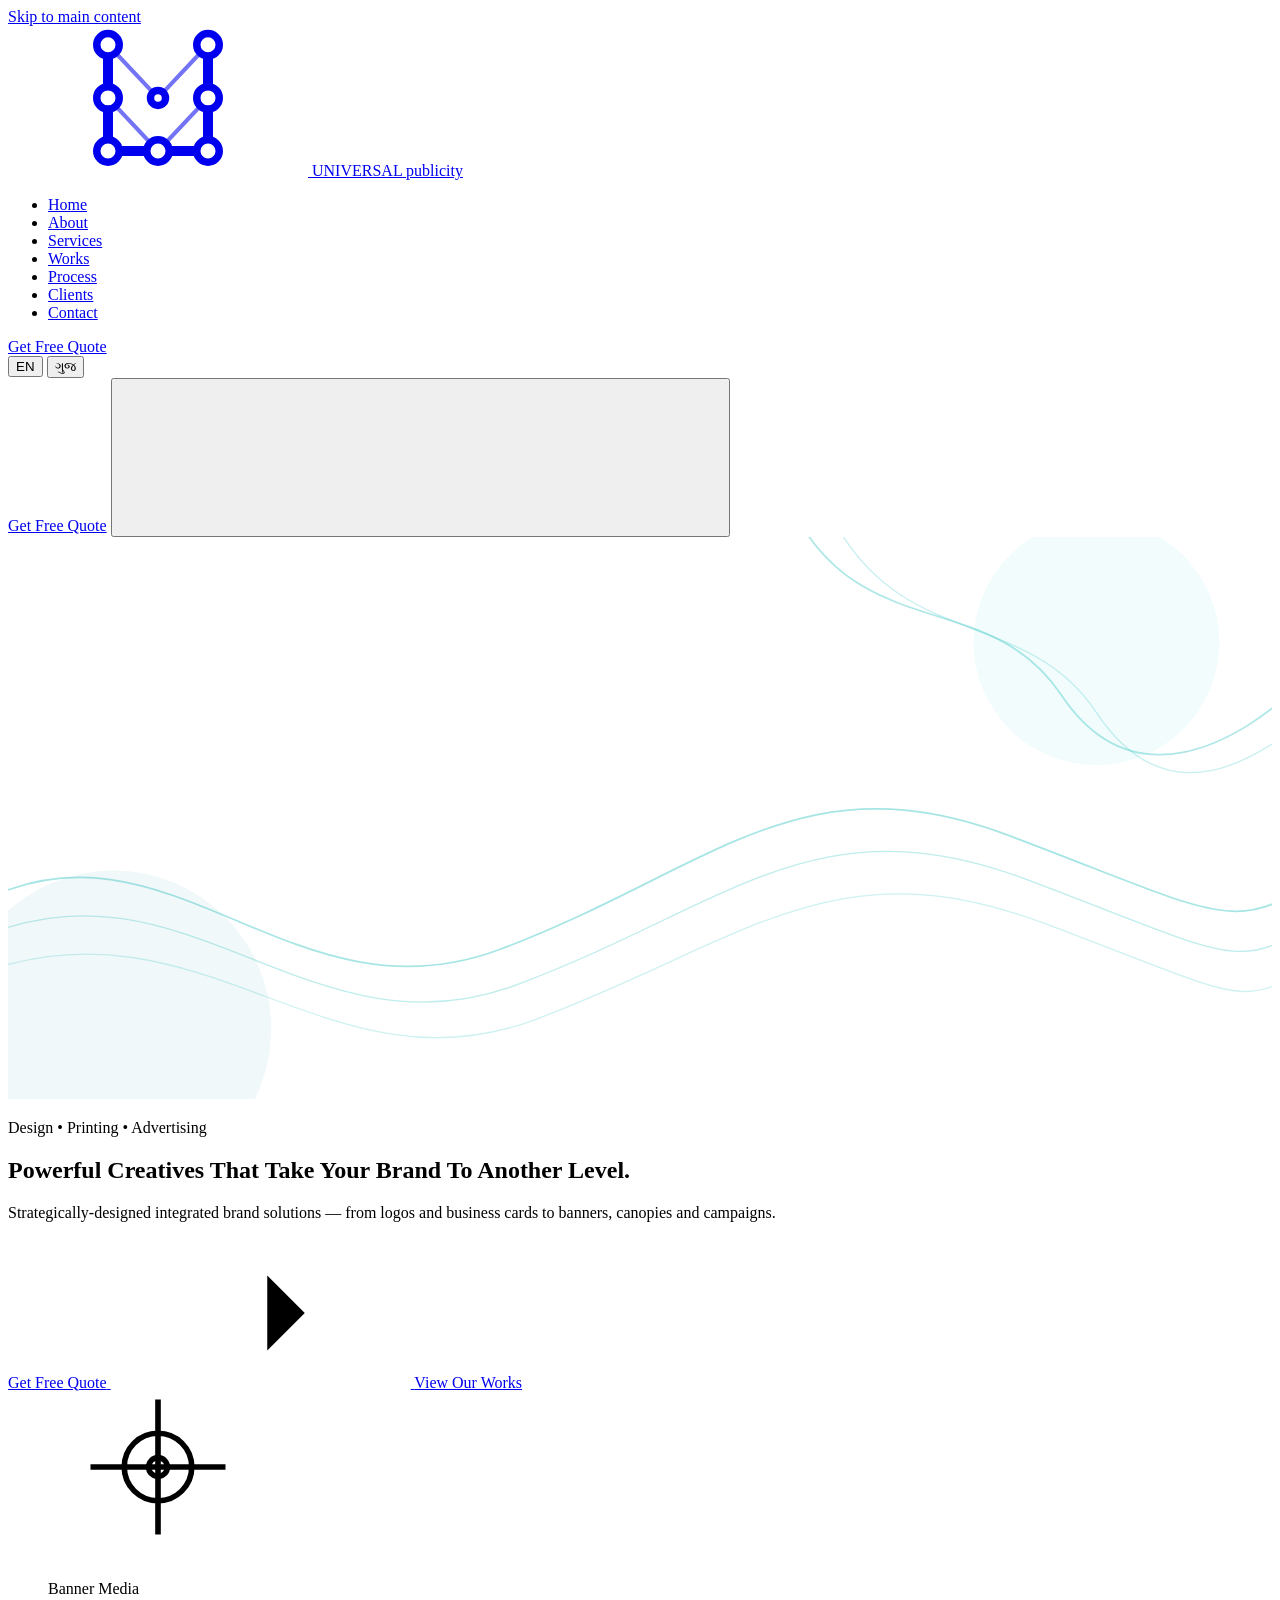
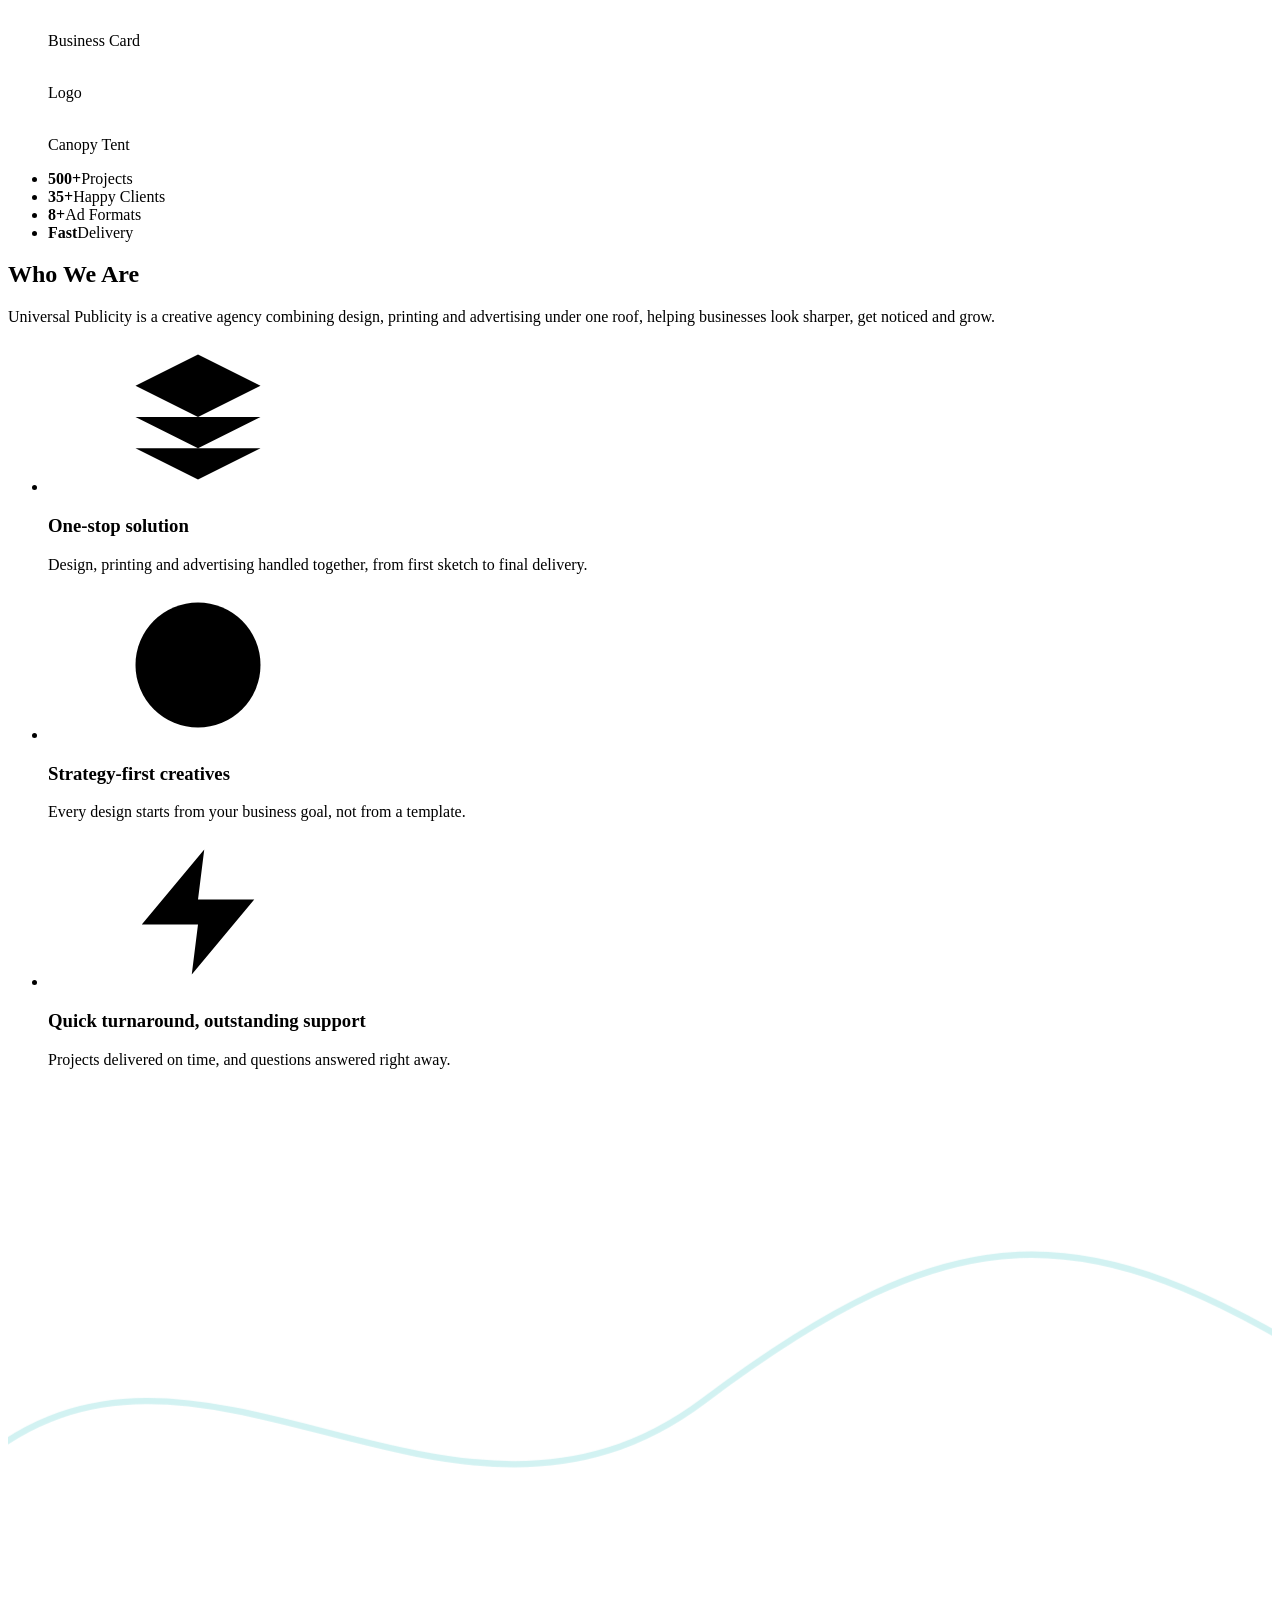
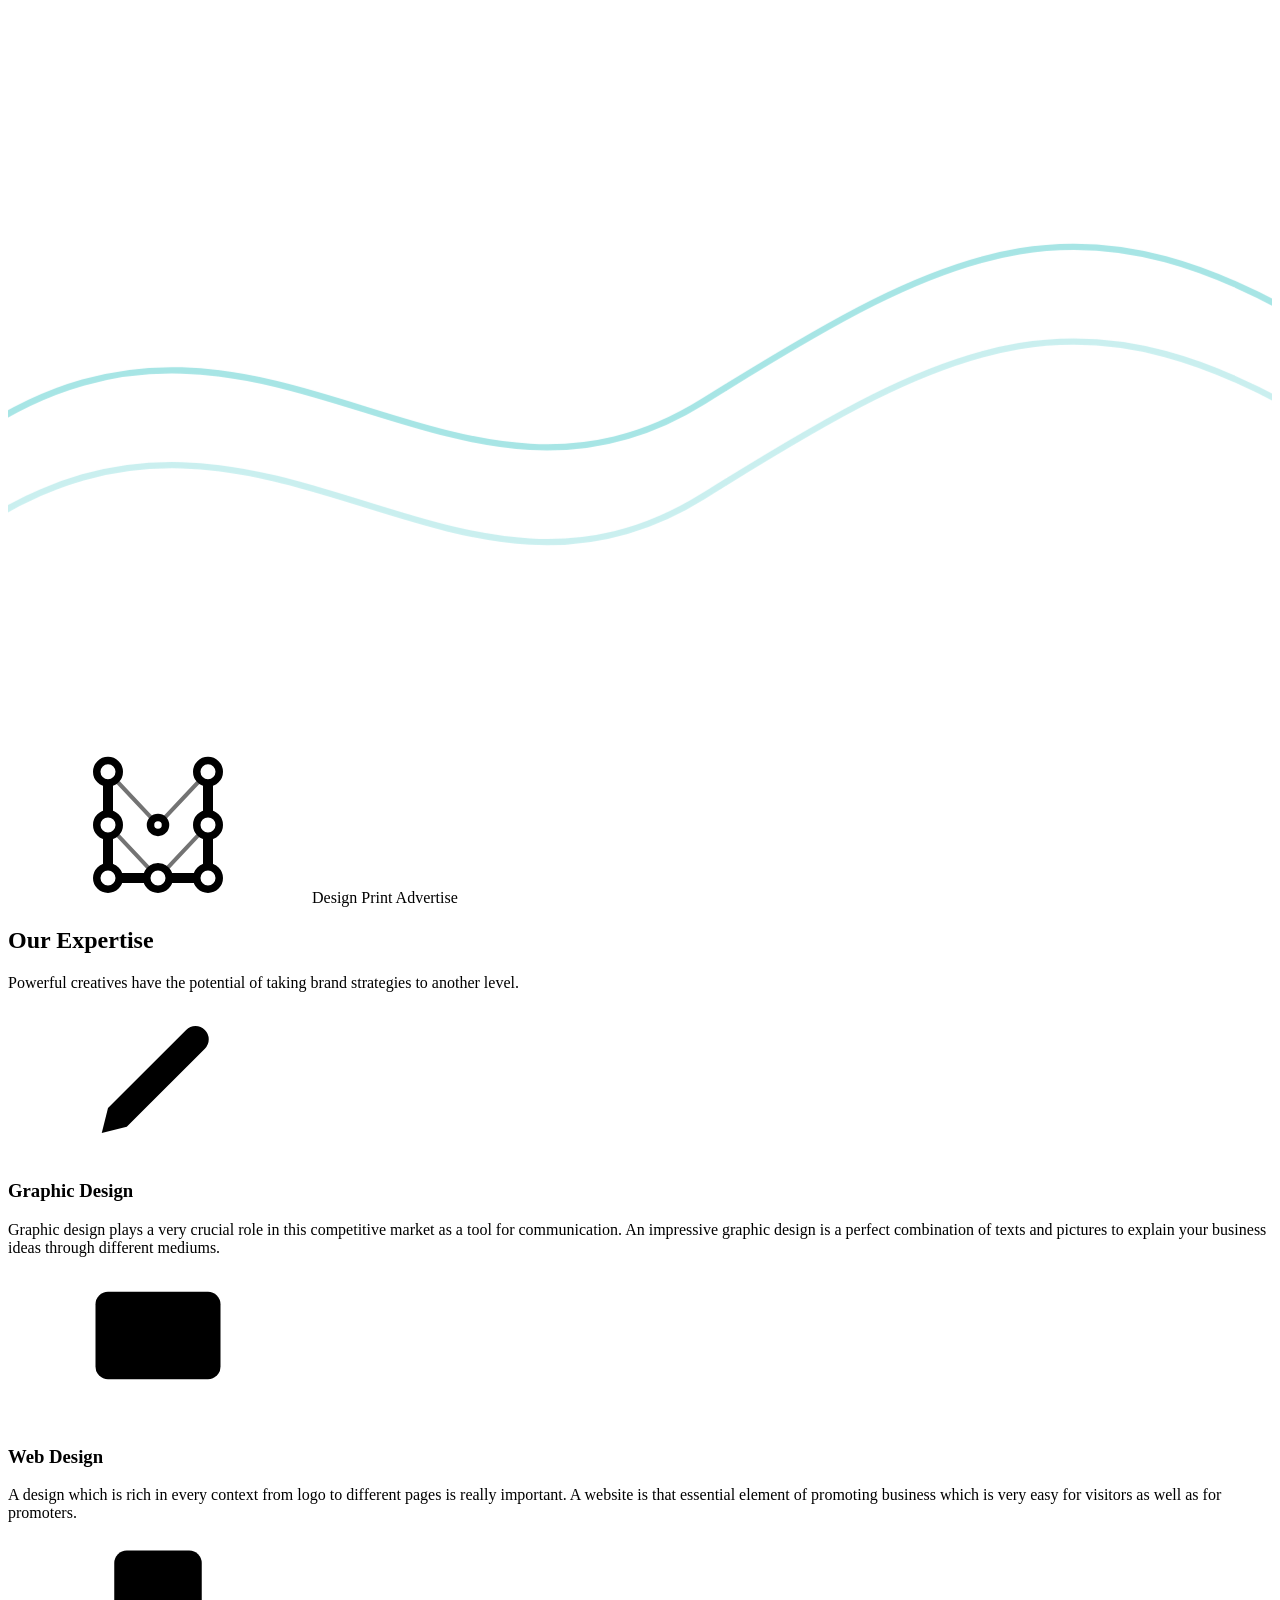
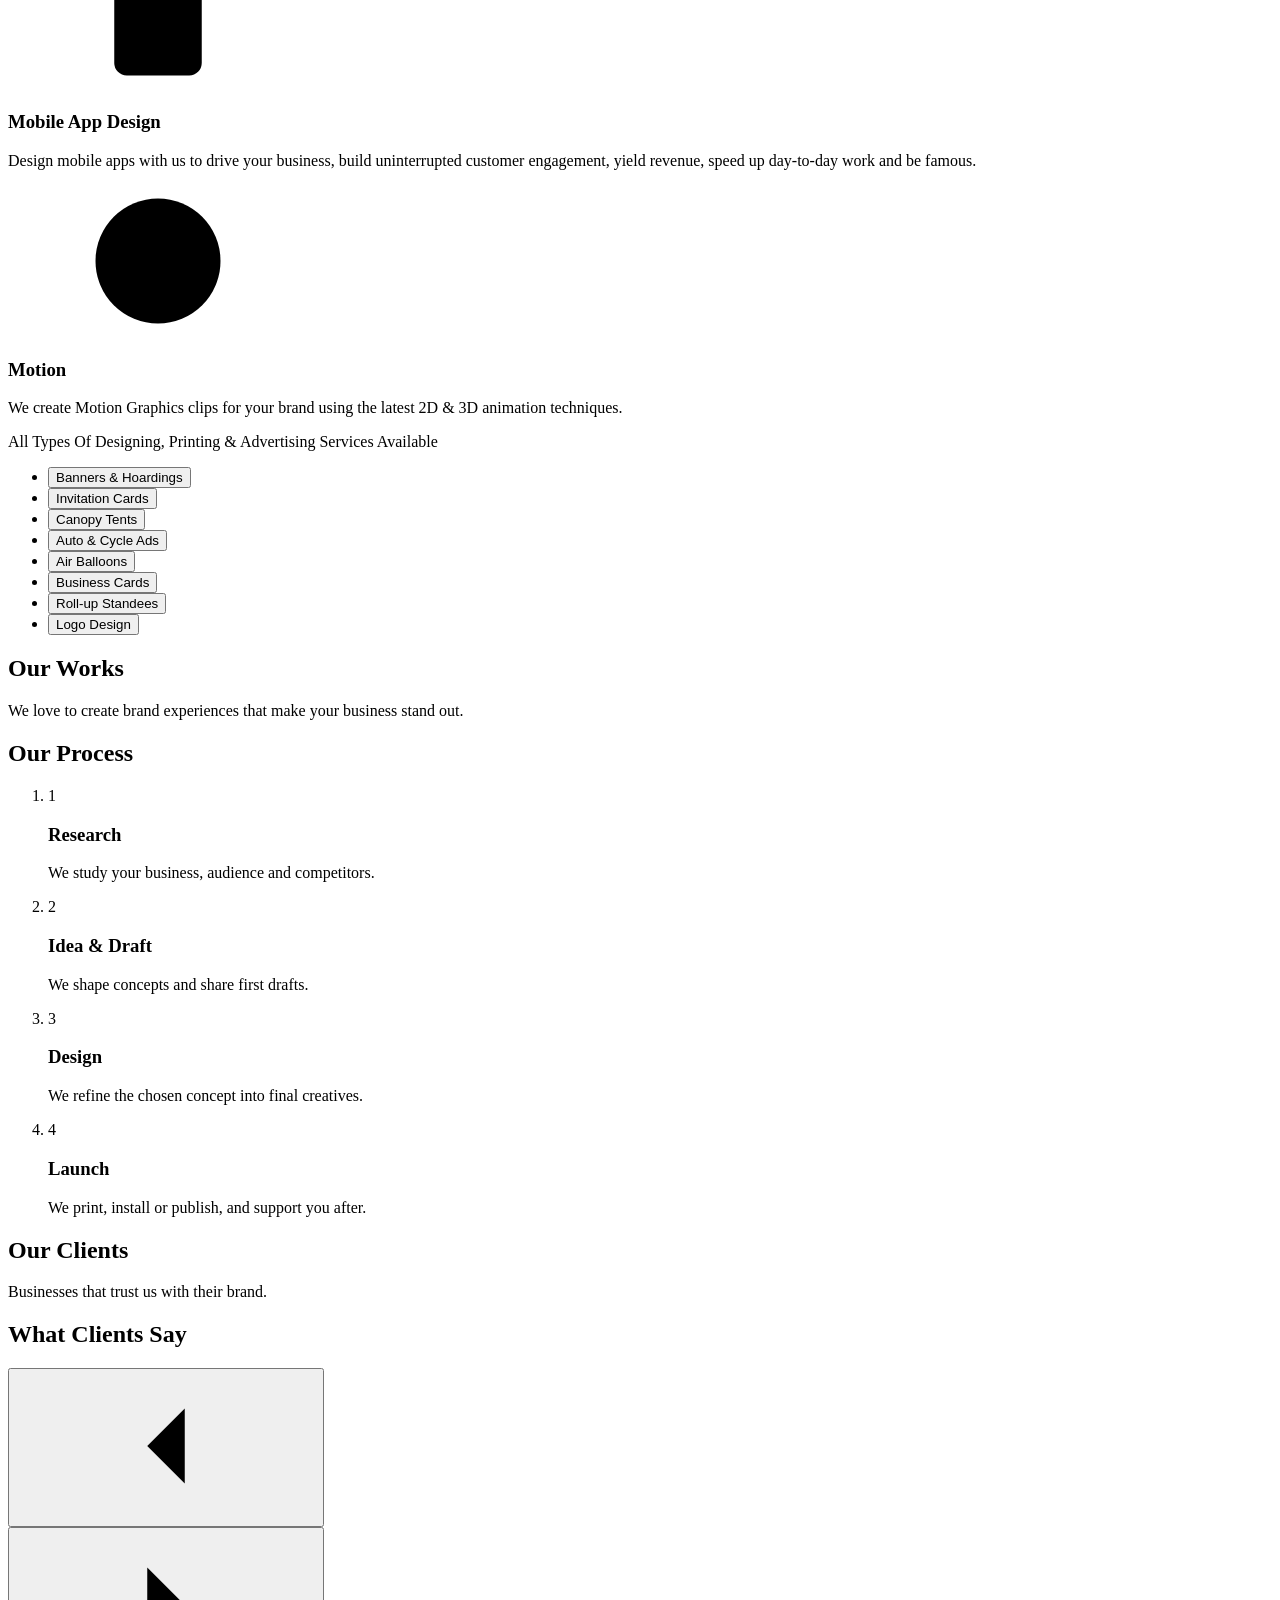
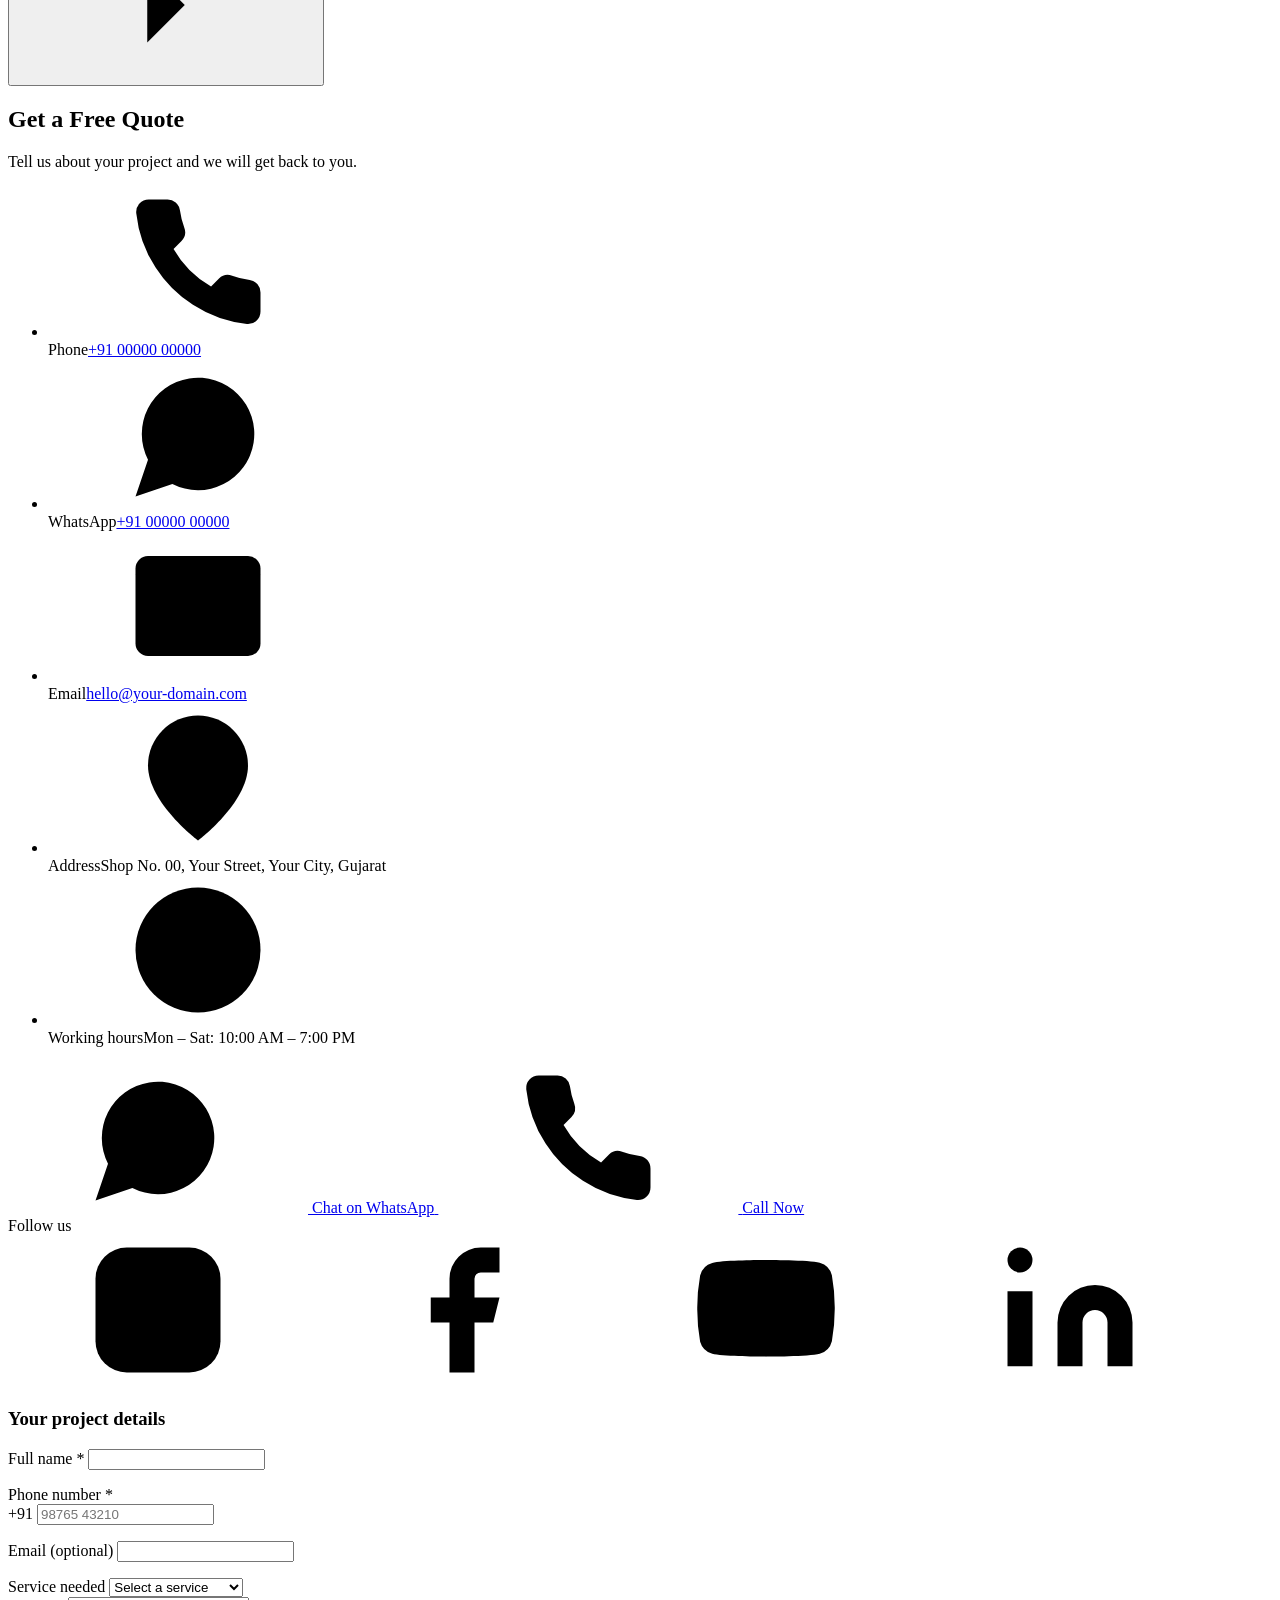
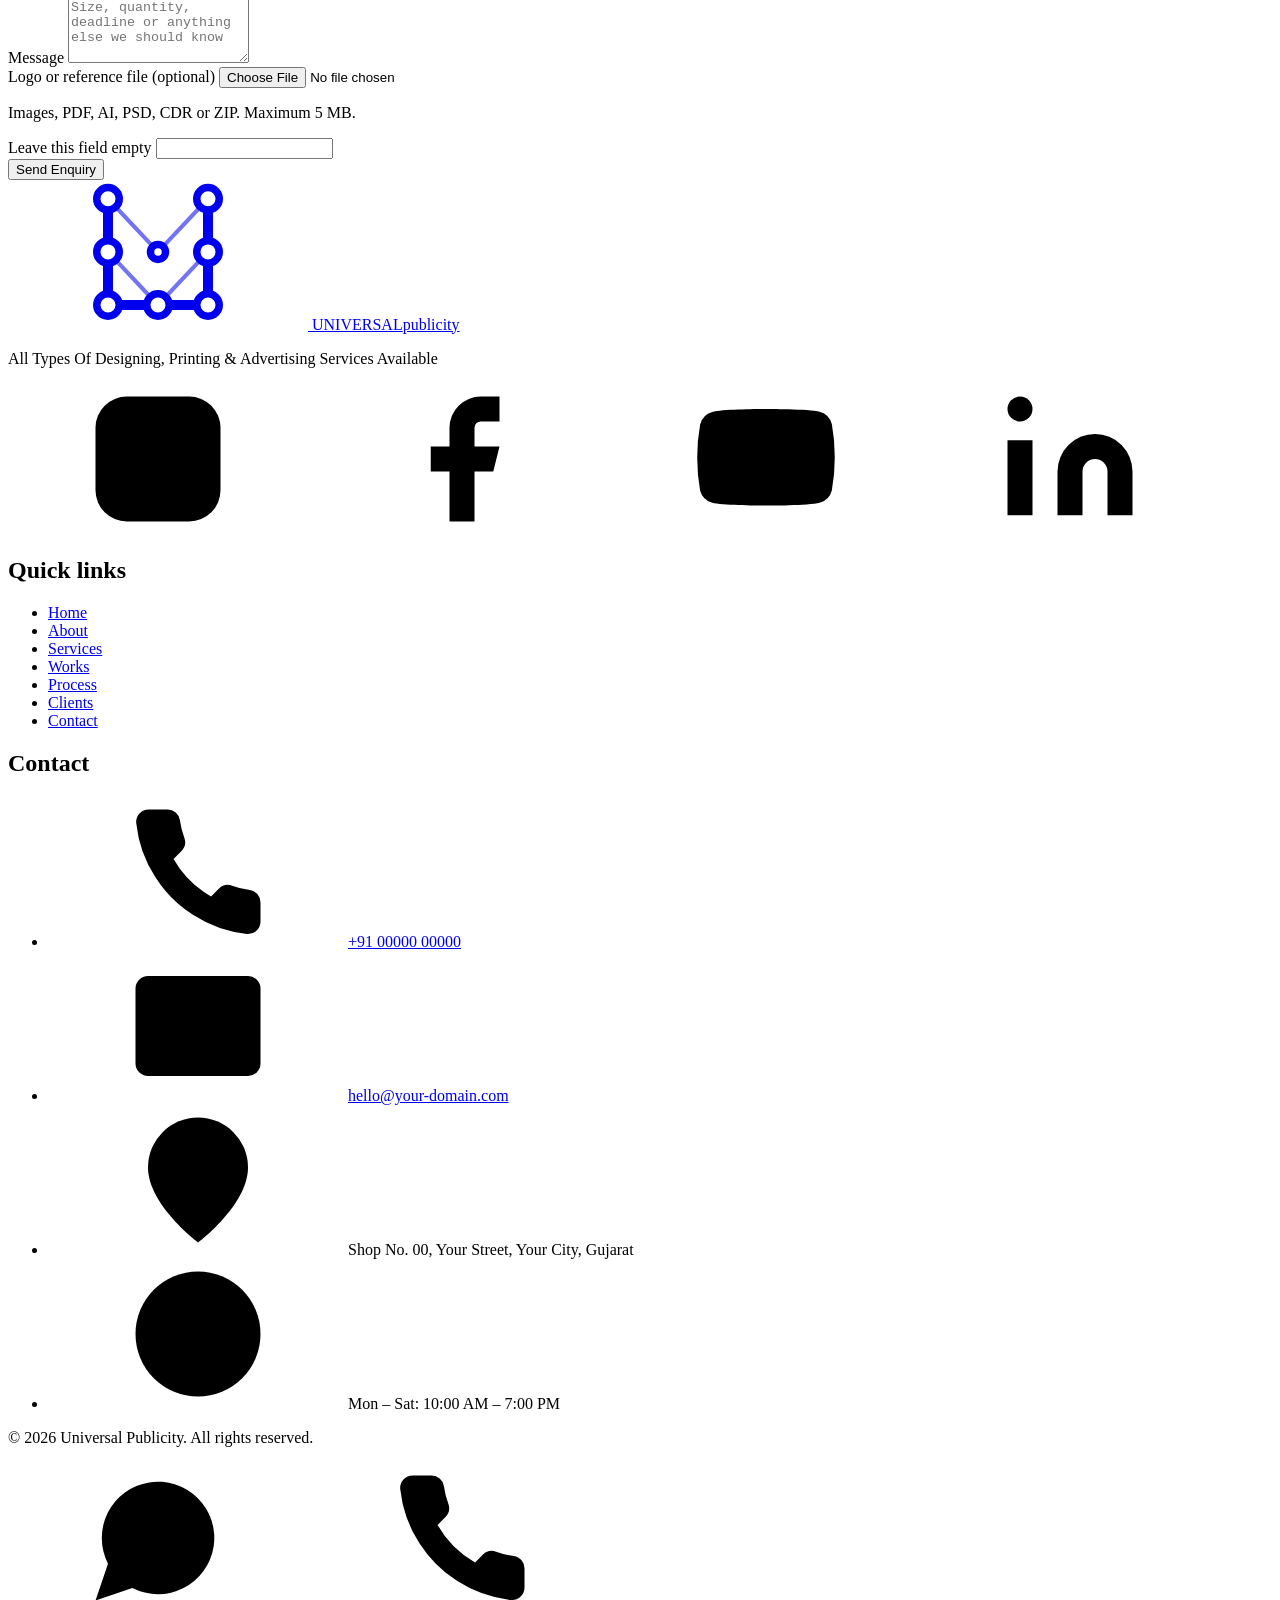
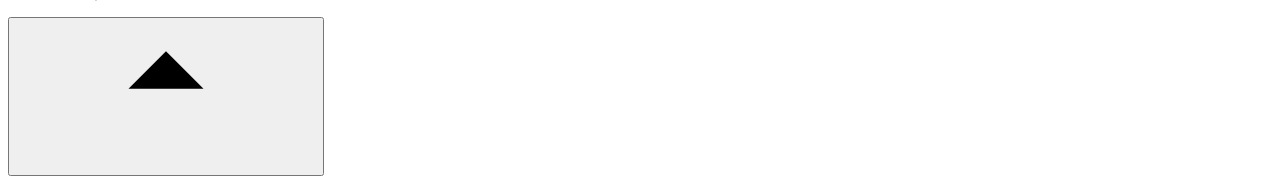
==== index.html @ 7355d9cf "Add files via upload" ====
<!DOCTYPE html>
<html lang="en">
<head>
  <meta charset="utf-8">
  <meta name="viewport" content="width=device-width, initial-scale=1">

  <title>Universal Publicity | Design, Printing &amp; Advertising Agency in Gujarat</title>
  <meta name="description" content="Universal Publicity offers all types of designing, printing and advertising services: logos, business cards, banners, invitation cards, canopies, auto and cycle ads, air balloons and more. Get a free quote today.">
  <link rel="canonical" href="https://www.your-domain.com/"><!-- REPLACE with your real domain -->
  <meta name="theme-color" content="#2F7378">

  <!-- Open Graph / Twitter (REPLACE the domain and add assets/og-image.jpg, 1200x630) -->
  <meta property="og:type" content="website">
  <meta property="og:site_name" content="Universal Publicity">
  <meta property="og:title" content="Universal Publicity | Design, Printing &amp; Advertising">
  <meta property="og:description" content="Powerful creatives that take your brand to another level. Design, printing and advertising under one roof.">
  <meta property="og:url" content="https://www.your-domain.com/">
  <meta property="og:image" content="https://www.your-domain.com/assets/og-image.jpg">
  <meta name="twitter:card" content="summary_large_image">
  <meta name="twitter:title" content="Universal Publicity | Design, Printing &amp; Advertising">
  <meta name="twitter:description" content="Powerful creatives that take your brand to another level.">
  <meta name="twitter:image" content="https://www.your-domain.com/assets/og-image.jpg">

  <!-- Favicon (inline SVG of the "U" mark) -->
  <link rel="icon" href="data:image/svg+xml,%3Csvg xmlns='http://www.w3.org/2000/svg' viewBox='0 0 48 48'%3E%3Cpath d='M8 6v34h32V6' fill='none' stroke='%23146C71' stroke-width='6' stroke-linejoin='round' stroke-linecap='round'/%3E%3C/svg%3E">

  <!-- Google Fonts (the only external resource) -->
  <link rel="preconnect" href="https://fonts.googleapis.com">
  <link rel="preconnect" href="https://fonts.gstatic.com" crossorigin>
  <link href="https://fonts.googleapis.com/css2?family=Bai+Jamjuree:wght@300;600&family=Kaushan+Script&family=Noto+Sans+Gujarati:wght@400;500;600;700&family=Poppins:ital,wght@0,400;0,500;0,600;0,700;1,500&display=swap" rel="stylesheet">

  <link rel="stylesheet" href="css/style.css">

  <!-- Runs before first paint: enables scroll-reveal styles and restores the saved language -->
  <script>
    document.documentElement.classList.add('js');
    try { if (localStorage.getItem('up_lang') === 'gu') { document.documentElement.lang = 'gu'; } } catch (e) {}
  </script>

  <script src="js/data.js" defer></script>
  <script src="js/i18n.js" defer></script>
  <script src="js/main.js" defer></script>

  <!-- Google Analytics 4 (uncomment and replace G-XXXXXXXXXX)
  <script async src="https://www.googletagmanager.com/gtag/js?id=G-XXXXXXXXXX"></script>
  <script>
    window.dataLayer = window.dataLayer || [];
    function gtag(){dataLayer.push(arguments);}
    gtag('js', new Date());
    gtag('config', 'G-XXXXXXXXXX');
  </script>
  -->

  <!-- Structured data. REPLACE every placeholder value. -->
  <script type="application/ld+json">
  {
    "@context": "https://schema.org",
    "@type": "LocalBusiness",
    "name": "Universal Publicity",
    "description": "Design, printing and advertising agency: logos, business cards, banners, invitation cards, canopies, auto and cycle ads, air balloons and roll-up standees.",
    "url": "https://www.your-domain.com/",
    "image": "https://www.your-domain.com/assets/og-image.jpg",
    "telephone": "+91-00000-00000",
    "email": "hello@your-domain.com",
    "address": {
      "@type": "PostalAddress",
      "streetAddress": "Shop No. 00, Your Street",
      "addressLocality": "Your City",
      "addressRegion": "Gujarat",
      "postalCode": "000000",
      "addressCountry": "IN"
    },
    "openingHours": "Mo-Sa 10:00-19:00",
    "sameAs": [
      "https://www.instagram.com/",
      "https://www.facebook.com/",
      "https://www.youtube.com/",
      "https://www.linkedin.com/"
    ]
  }
  </script>
</head>

<body>
  <!-- ======================= SVG ICON SPRITE ======================= -->
  <svg width="0" height="0" style="position:absolute" aria-hidden="true" focusable="false">
    <defs>
      <!-- Brand mark: a square "U" built from connected nodes and lines -->
      <symbol id="logo-mark" viewBox="0 0 48 48">
        <g fill="none" stroke="currentColor" stroke-linecap="round" stroke-linejoin="round">
          <path d="M8 6v34h32V6" stroke-width="3.2"/>
          <path d="M8 6l16 17 16-17M8 23l16 17 16-17" stroke-width="1.3" opacity=".55"/>
        </g>
        <g fill="#fff" stroke="currentColor" stroke-width="2.4">
          <circle cx="8" cy="6" r="3.6"/><circle cx="8" cy="23" r="3.6"/><circle cx="8" cy="40" r="3.6"/>
          <circle cx="24" cy="40" r="3.6"/><circle cx="40" cy="40" r="3.6"/><circle cx="40" cy="23" r="3.6"/>
          <circle cx="40" cy="6" r="3.6"/><circle cx="24" cy="23" r="2.4"/>
        </g>
      </symbol>

      <!-- Registration mark (printing motif) -->
      <symbol id="reg-mark" viewBox="0 0 40 40">
        <g fill="none" stroke="currentColor" stroke-width="1.5"><circle cx="20" cy="20" r="9"/><circle cx="20" cy="20" r="2.5"/><path d="M20 2v36M2 20h36"/></g>
      </symbol>

      <symbol id="i-menu" viewBox="0 0 24 24"><path d="M4 6h16M4 12h16M4 18h16"/></symbol>
      <symbol id="i-close" viewBox="0 0 24 24"><path d="M6 6l12 12M18 6L6 18"/></symbol>
      <symbol id="i-arrow" viewBox="0 0 24 24"><path d="M5 12h14M13 6l6 6-6 6"/></symbol>
      <symbol id="i-left" viewBox="0 0 24 24"><path d="M15 6l-6 6 6 6"/></symbol>
      <symbol id="i-right" viewBox="0 0 24 24"><path d="M9 6l6 6-6 6"/></symbol>
      <symbol id="i-up" viewBox="0 0 24 24"><path d="M12 19V5M6 11l6-6 6 6"/></symbol>
      <symbol id="i-phone" viewBox="0 0 24 24"><path d="M22 16.92v3a2 2 0 0 1-2.18 2 19.79 19.79 0 0 1-8.63-3.07 19.5 19.5 0 0 1-6-6 19.79 19.79 0 0 1-3.07-8.67A2 2 0 0 1 4.11 2h3a2 2 0 0 1 2 1.72 12.84 12.84 0 0 0 .7 2.81 2 2 0 0 1-.45 2.11L8.09 9.91a16 16 0 0 0 6 6l1.27-1.27a2 2 0 0 1 2.11-.45 12.84 12.84 0 0 0 2.81.7A2 2 0 0 1 22 16.92z"/></symbol>
      <symbol id="i-mail" viewBox="0 0 24 24"><rect x="2" y="4" width="20" height="16" rx="2"/><path d="M22 7l-10 6L2 7"/></symbol>
      <symbol id="i-pin" viewBox="0 0 24 24"><path d="M20 10c0 6-8 12-8 12S4 16 4 10a8 8 0 0 1 16 0z"/><circle cx="12" cy="10" r="3"/></symbol>
      <symbol id="i-clock" viewBox="0 0 24 24"><circle cx="12" cy="12" r="10"/><path d="M12 6v6l4 2"/></symbol>
      <symbol id="i-whatsapp" viewBox="0 0 24 24"><path d="M7.9 20A9 9 0 1 0 4 16.1L2 22z"/><path transform="translate(7.4 7.4) scale(.4)" d="M22 16.92v3a2 2 0 0 1-2.18 2 19.79 19.79 0 0 1-8.63-3.07 19.5 19.5 0 0 1-6-6 19.79 19.79 0 0 1-3.07-8.67A2 2 0 0 1 4.11 2h3a2 2 0 0 1 2 1.72 12.84 12.84 0 0 0 .7 2.81 2 2 0 0 1-.45 2.11L8.09 9.91a16 16 0 0 0 6 6l1.27-1.27a2 2 0 0 1 2.11-.45 12.84 12.84 0 0 0 2.81.7A2 2 0 0 1 22 16.92z"/></symbol>
      <symbol id="i-instagram" viewBox="0 0 24 24"><rect x="2" y="2" width="20" height="20" rx="5"/><circle cx="12" cy="12" r="4"/><path d="M17.5 6.5h.01"/></symbol>
      <symbol id="i-facebook" viewBox="0 0 24 24"><path d="M18 2h-3a5 5 0 0 0-5 5v3H7v4h3v8h4v-8h3l1-4h-4V7a1 1 0 0 1 1-1h3z"/></symbol>
      <symbol id="i-youtube" viewBox="0 0 24 24"><path d="M22.54 6.42a2.78 2.78 0 0 0-1.94-2C18.88 4 12 4 12 4s-6.88 0-8.6.46a2.78 2.78 0 0 0-1.94 2A29 29 0 0 0 1 11.75a29 29 0 0 0 .46 5.33A2.78 2.78 0 0 0 3.4 19c1.72.46 8.6.46 8.6.46s6.88 0 8.6-.46a2.78 2.78 0 0 0 1.94-2 29 29 0 0 0 .46-5.25 29 29 0 0 0-.46-5.33z"/><path d="M9.75 15.02l5.75-3.27-5.75-3.27z"/></symbol>
      <symbol id="i-linkedin" viewBox="0 0 24 24"><path d="M16 8a6 6 0 0 1 6 6v7h-4v-7a2 2 0 0 0-2-2 2 2 0 0 0-2 2v7h-4v-7a6 6 0 0 1 6-6z"/><rect x="2" y="9" width="4" height="12"/><circle cx="4" cy="4" r="2"/></symbol>
      <symbol id="i-layers" viewBox="0 0 24 24"><path d="M12 2L2 7l10 5 10-5z"/><path d="M2 17l10 5 10-5M2 12l10 5 10-5"/></symbol>
      <symbol id="i-target" viewBox="0 0 24 24"><circle cx="12" cy="12" r="10"/><circle cx="12" cy="12" r="6"/><circle cx="12" cy="12" r="2"/></symbol>
      <symbol id="i-zap" viewBox="0 0 24 24"><path d="M13 2L3 14h9l-1 8 10-12h-9z"/></symbol>
      <symbol id="i-pen" viewBox="0 0 24 24"><path d="M12 20h9"/><path d="M16.5 3.5a2.12 2.12 0 0 1 3 3L7 19l-4 1 1-4z"/></symbol>
      <symbol id="i-monitor" viewBox="0 0 24 24"><rect x="2" y="3" width="20" height="14" rx="2"/><path d="M8 21h8M12 17v4"/></symbol>
      <symbol id="i-phone-ui" viewBox="0 0 24 24"><rect x="5" y="2" width="14" height="20" rx="2"/><path d="M12 18h.01"/></symbol>
      <symbol id="i-play" viewBox="0 0 24 24"><circle cx="12" cy="12" r="10"/><path d="M10 8l6 4-6 4z"/></symbol>
    </defs>
  </svg>

  <a class="skip-link" href="#main" data-i18n="skip">Skip to main content</a>

  <!-- Scroll progress -->
  <div class="progress" aria-hidden="true"><div class="progress__bar" id="progress-bar"></div></div>

  <!-- ======================= HEADER ======================= -->
  <header class="site-header" id="site-header">
    <div class="container header__inner">
      <a class="logo" href="#home" aria-label="Universal Publicity, home">
        <svg class="logo__mark" aria-hidden="true" focusable="false"><use href="#logo-mark"/></svg>
        <span class="logo__text">
          <span class="logo__name">UNIVERSAL</span>
          <span class="logo__sub">publicity</span>
        </span>
      </a>

      <div class="nav-backdrop" id="nav-backdrop"></div>
      <nav class="nav" id="site-nav" data-i18n-aria-label="nav.label" aria-label="Main navigation">
        <ul class="nav__list">
          <li><a class="nav__link" data-nav href="#home" data-i18n="nav.home">Home</a></li>
          <li><a class="nav__link" data-nav href="#about" data-i18n="nav.about">About</a></li>
          <li><a class="nav__link" data-nav href="#services" data-i18n="nav.services">Services</a></li>
          <li><a class="nav__link" data-nav href="#works" data-i18n="nav.works">Works</a></li>
          <li><a class="nav__link" data-nav href="#process" data-i18n="nav.process">Process</a></li>
          <li><a class="nav__link" data-nav href="#clients" data-i18n="nav.clients">Clients</a></li>
          <li><a class="nav__link" data-nav href="#contact" data-i18n="nav.contact">Contact</a></li>
        </ul>
        <a class="btn btn--primary nav__quote" href="#contact"><span data-i18n="cta.quote">Get Free Quote</span></a>
      </nav>

      <div class="header__actions">
        <div class="lang" role="group" data-i18n-aria-label="lang.label" aria-label="Language">
          <button type="button" data-lang="en" aria-pressed="true">EN</button>
          <button type="button" data-lang="gu" aria-pressed="false" lang="gu">ગુજ</button>
        </div>
        <a class="btn btn--primary header__quote" href="#contact"><span data-i18n="cta.quote">Get Free Quote</span></a>
        <button class="menu-btn" id="menu-btn" type="button" aria-expanded="false" aria-controls="site-nav" data-i18n-aria-label="menu.open" aria-label="Open menu">
          <svg class="icon icon--open" aria-hidden="true" focusable="false"><use href="#i-menu"/></svg>
          <svg class="icon icon--close" aria-hidden="true" focusable="false"><use href="#i-close"/></svg>
        </button>
      </div>
    </div>
  </header>

  <main id="main">

    <!-- ======================= HERO ======================= -->
    <section class="hero" id="home">
      <svg class="hero__waves" viewBox="0 0 1440 640" preserveAspectRatio="xMidYMid slice" aria-hidden="true" focusable="false">
        <g fill="none" stroke="#5FD0D0" stroke-linecap="round">
          <path d="M-40 420C180 300 320 560 560 470S900 250 1140 340 1400 460 1500 380" stroke-width="2" opacity=".55"/>
          <path d="M-40 460C200 350 340 600 580 510S920 300 1160 390 1400 500 1500 430" stroke-width="1.5" opacity=".4"/>
          <path d="M-40 500C220 400 360 640 600 550S940 350 1180 440 1400 540 1500 480" stroke-width="1.5" opacity=".3"/>
          <path d="M900 -20C980 120 1120 60 1200 180S1400 240 1480 160" stroke-width="2" opacity=".5"/>
          <path d="M940 -20C1020 130 1160 80 1240 200S1420 260 1500 190" stroke-width="1.5" opacity=".35"/>
        </g>
        <circle cx="1240" cy="120" r="140" fill="#5FD0D0" opacity=".08"/>
        <circle cx="120" cy="560" r="180" fill="#1B8A90" opacity=".06"/>
      </svg>

      <div class="container hero__grid">
        <div class="hero__copy">
          <p class="hero__label" data-i18n="hero.label">Design • Printing • Advertising</p>
          <h1 class="hero__title" data-i18n="hero.h1">Powerful Creatives That Take Your Brand To Another Level.</h1>
          <p class="hero__sub" data-i18n="hero.sub">Strategically-designed integrated brand solutions — from logos and business cards to banners, canopies and campaigns.</p>
          <div class="hero__cta">
            <a class="btn btn--primary" href="#contact">
              <span data-i18n="hero.btnQuote">Get Free Quote</span>
              <svg class="icon" aria-hidden="true" focusable="false"><use href="#i-arrow"/></svg>
            </a>
            <a class="btn btn--secondary" href="#works"><span data-i18n="hero.btnWorks">View Our Works</span></a>
          </div>
        </div>

        <!-- Decorative collage (desktop only). Images are filled by main.js from data.js -->
        <div class="collage" aria-hidden="true">
          <svg class="collage__reg" focusable="false"><use href="#reg-mark"/></svg>
          <figure class="collage__card crop" style="--r:-3deg;--delay:0s">
            <img data-collage="banner-media" alt="">
            <figcaption data-i18n="cat.banner-media">Banner Media</figcaption>
          </figure>
          <figure class="collage__card crop" style="--r:4deg;--delay:-2s">
            <img data-collage="business-card" alt="">
            <figcaption data-i18n="cat.business-card">Business Card</figcaption>
          </figure>
          <figure class="collage__card crop" style="--r:2deg;--delay:-4s">
            <img data-collage="logo" alt="">
            <figcaption data-i18n="cat.logo">Logo</figcaption>
          </figure>
          <figure class="collage__card crop" style="--r:-2deg;--delay:-1s">
            <img data-collage="canopy-tent" alt="">
            <figcaption data-i18n="cat.canopy-tent">Canopy Tent</figcaption>
          </figure>
        </div>
      </div>

      <div class="container">
        <!-- REPLACE the numbers below with real figures (keep data-count as a plain number) -->
        <ul class="stats">
          <li class="stat"><strong class="stat__value" data-count="500" data-suffix="+">500+</strong><span class="stat__label" data-i18n="stats.projects">Projects</span></li>
          <li class="stat"><strong class="stat__value" data-count="35" data-suffix="+">35+</strong><span class="stat__label" data-i18n="stats.clients">Happy Clients</span></li>
          <li class="stat"><strong class="stat__value" data-count="8" data-suffix="+">8+</strong><span class="stat__label" data-i18n="stats.formats">Ad Formats</span></li>
          <li class="stat"><strong class="stat__value" data-i18n="stats.fast">Fast</strong><span class="stat__label" data-i18n="stats.delivery">Delivery</span></li>
        </ul>
      </div>
    </section>

    <!-- ======================= ABOUT ======================= -->
    <section class="section has-waves" id="about">
      <div class="container split">
        <div class="about__copy reveal">
          <h2 class="section-title" data-i18n="about.title">Who We Are</h2>
          <!-- EDIT this paragraph to describe your business in your own words -->
          <p class="lead" data-i18n="about.p">Universal Publicity is a creative agency combining design, printing and advertising under one roof, helping businesses look sharper, get noticed and grow.</p>
          <ul class="highlights">
            <li>
              <span class="icon-tile"><svg class="icon" aria-hidden="true" focusable="false"><use href="#i-layers"/></svg></span>
              <div><h3 data-i18n="about.h1.t">One-stop solution</h3><p data-i18n="about.h1.d">Design, printing and advertising handled together, from first sketch to final delivery.</p></div>
            </li>
            <li>
              <span class="icon-tile"><svg class="icon" aria-hidden="true" focusable="false"><use href="#i-target"/></svg></span>
              <div><h3 data-i18n="about.h2.t">Strategy-first creatives</h3><p data-i18n="about.h2.d">Every design starts from your business goal, not from a template.</p></div>
            </li>
            <li>
              <span class="icon-tile"><svg class="icon" aria-hidden="true" focusable="false"><use href="#i-zap"/></svg></span>
              <div><h3 data-i18n="about.h3.t">Quick turnaround, outstanding support</h3><p data-i18n="about.h3.d">Projects delivered on time, and questions answered right away.</p></div>
            </li>
          </ul>
        </div>

        <!-- Replace with a real team / workshop photo when available -->
        <div class="about__art reveal crop" style="--d:.12s" aria-hidden="true">
          <svg class="about__waves" viewBox="0 0 400 400" preserveAspectRatio="none" focusable="false">
            <g fill="none" stroke="#5FD0D0" stroke-width="2" opacity=".55">
              <path d="M-10 300C80 240 140 340 220 290S340 220 420 270"/>
              <path d="M-10 330C80 270 140 370 220 320S340 250 420 300" opacity=".6"/>
              <path d="M-10 120C60 60 140 160 220 100S340 40 420 90" opacity=".5"/>
            </g>
          </svg>
          <svg class="about__mark" focusable="false"><use href="#logo-mark"/></svg>
          <span class="tag tag--1" data-i18n="tag.design">Design</span>
          <span class="tag tag--2" data-i18n="tag.print">Print</span>
          <span class="tag tag--3" data-i18n="tag.advertise">Advertise</span>
        </div>
      </div>
    </section>

    <!-- ======================= SERVICES ======================= -->
    <section class="section section--soft" id="services">
      <div class="container">
        <div class="section-head reveal">
          <h2 class="section-title" data-i18n="services.title">Our Expertise</h2>
          <p class="section-sub" data-i18n="services.sub">Powerful creatives have the potential of taking brand strategies to another level.</p>
        </div>

        <div class="services">
          <article class="service reveal">
            <span class="icon-tile"><svg class="icon" aria-hidden="true" focusable="false"><use href="#i-pen"/></svg></span>
            <h3 data-i18n="s1.t">Graphic Design</h3>
            <p data-i18n="s1.d">Graphic design plays a very crucial role in this competitive market as a tool for communication. An impressive graphic design is a perfect combination of texts and pictures to explain your business ideas through different mediums.</p>
          </article>
          <article class="service reveal" style="--d:.08s">
            <span class="icon-tile"><svg class="icon" aria-hidden="true" focusable="false"><use href="#i-monitor"/></svg></span>
            <h3 data-i18n="s2.t">Web Design</h3>
            <p data-i18n="s2.d">A design which is rich in every context from logo to different pages is really important. A website is that essential element of promoting business which is very easy for visitors as well as for promoters.</p>
          </article>
          <article class="service reveal" style="--d:.16s">
            <span class="icon-tile"><svg class="icon" aria-hidden="true" focusable="false"><use href="#i-phone-ui"/></svg></span>
            <h3 data-i18n="s3.t">Mobile App Design</h3>
            <p data-i18n="s3.d">Design mobile apps with us to drive your business, build uninterrupted customer engagement, yield revenue, speed up day-to-day work and be famous.</p>
          </article>
          <article class="service reveal" style="--d:.24s">
            <span class="icon-tile"><svg class="icon" aria-hidden="true" focusable="false"><use href="#i-play"/></svg></span>
            <h3 data-i18n="s4.t">Motion</h3>
            <p data-i18n="s4.d">We create Motion Graphics clips for your brand using the latest 2D &amp; 3D animation techniques.</p>
          </article>
        </div>

        <p class="outline-text reveal" data-i18n="services.statement">All Types Of Designing, Printing &amp; Advertising Services Available</p>

        <ul class="chips" id="service-chips" data-i18n-aria-label="services.chipsLabel" aria-label="Jump to a category in our works">
          <li><button type="button" class="chip" data-filter-link="banner-media" data-i18n="chip.banner-media">Banners &amp; Hoardings</button></li>
          <li><button type="button" class="chip" data-filter-link="invitation-card" data-i18n="chip.invitation-card">Invitation Cards</button></li>
          <li><button type="button" class="chip" data-filter-link="canopy-tent" data-i18n="chip.canopy-tent">Canopy Tents</button></li>
          <li><button type="button" class="chip" data-filter-link="auto-cycle-ads" data-i18n="chip.auto-cycle-ads">Auto &amp; Cycle Ads</button></li>
          <li><button type="button" class="chip" data-filter-link="air-balloon" data-i18n="chip.air-balloon">Air Balloons</button></li>
          <li><button type="button" class="chip" data-filter-link="business-card" data-i18n="chip.business-card">Business Cards</button></li>
          <li><button type="button" class="chip" data-filter-link="rollup-standee" data-i18n="chip.rollup-standee">Roll-up Standees</button></li>
          <li><button type="button" class="chip" data-filter-link="logo" data-i18n="chip.logo">Logo Design</button></li>
        </ul>
      </div>
    </section>

    <!-- ======================= PORTFOLIO ======================= -->
    <section class="section" id="works">
      <div class="container">
        <div class="section-head reveal">
          <h2 class="section-title" data-i18n="works.title">Our Works</h2>
          <p class="section-sub" data-i18n="works.sub">We love to create brand experiences that make your business stand out.</p>
        </div>

        <div class="filters" id="works-filters" role="group" data-i18n-aria-label="works.filterLabel" aria-label="Filter works by category"></div>

        <ul class="works-grid" id="works-grid" aria-live="polite"></ul>

        <div class="works__more">
          <button type="button" class="btn btn--secondary" id="works-more" hidden><span data-i18n="works.more">Load more</span></button>
        </div>
      </div>
    </section>

    <!-- ======================= PROCESS ======================= -->
    <section class="section section--soft" id="process">
      <div class="container">
        <div class="section-head section-head--center reveal">
          <h2 class="section-title" data-i18n="process.title">Our Process</h2>
        </div>
        <ol class="steps" id="steps">
          <li class="step" style="--i:0">
            <span class="step__num">1</span>
            <div class="step__body"><h3 data-i18n="p1.t">Research</h3><p data-i18n="p1.d">We study your business, audience and competitors.</p></div>
          </li>
          <li class="step" style="--i:1">
            <span class="step__num">2</span>
            <div class="step__body"><h3 data-i18n="p2.t">Idea &amp; Draft</h3><p data-i18n="p2.d">We shape concepts and share first drafts.</p></div>
          </li>
          <li class="step" style="--i:2">
            <span class="step__num">3</span>
            <div class="step__body"><h3 data-i18n="p3.t">Design</h3><p data-i18n="p3.d">We refine the chosen concept into final creatives.</p></div>
          </li>
          <li class="step" style="--i:3">
            <span class="step__num">4</span>
            <div class="step__body"><h3 data-i18n="p4.t">Launch</h3><p data-i18n="p4.d">We print, install or publish, and support you after.</p></div>
          </li>
        </ol>
      </div>
    </section>

    <!-- ======================= CLIENTS ======================= -->
    <section class="section clients on-dark" id="clients">
      <div class="container">
        <div class="section-head section-head--center reveal">
          <h2 class="section-title" data-i18n="clients.title">Our Clients</h2>
          <p class="section-sub" data-i18n="clients.sub">Businesses that trust us with their brand.</p>
        </div>
      </div>
      <div class="marquee" style="--dur:70s"><div class="marquee__track"></div></div>
      <div class="marquee marquee--reverse" style="--dur:80s"><div class="marquee__track"></div></div>
    </section>

    <!-- ======================= TESTIMONIALS ======================= -->
    <section class="section" id="testimonials">
      <div class="container">
        <div class="section-head section-head--center reveal">
          <h2 class="section-title" data-i18n="testi.title">What Clients Say</h2>
        </div>
        <!-- REPLACE the testimonials in js/data.js with real client quotes -->
        <div class="carousel" id="carousel" role="region" aria-roledescription="carousel" data-i18n-aria-label="testi.label" aria-label="Client testimonials">
          <div class="carousel__viewport">
            <div class="carousel__track"></div>
          </div>
          <div class="carousel__controls">
            <button type="button" class="round-btn" id="testi-prev" data-i18n-aria-label="testi.prev" aria-label="Previous testimonial"><svg class="icon" aria-hidden="true" focusable="false"><use href="#i-left"/></svg></button>
            <div class="carousel__dots" id="testi-dots"></div>
            <button type="button" class="round-btn" id="testi-next" data-i18n-aria-label="testi.next" aria-label="Next testimonial"><svg class="icon" aria-hidden="true" focusable="false"><use href="#i-right"/></svg></button>
          </div>
        </div>
      </div>
    </section>

    <!-- ======================= CONTACT ======================= -->
    <section class="section section--soft has-waves" id="contact">
      <div class="container contact__grid">
        <div class="contact__info reveal">
          <h2 class="section-title" data-i18n="contact.title">Get a Free Quote</h2>
          <p class="section-sub" data-i18n="contact.sub">Tell us about your project and we will get back to you.</p>

          <ul class="contact-list">
            <li>
              <span class="icon-tile"><svg class="icon" aria-hidden="true" focusable="false"><use href="#i-phone"/></svg></span>
              <div><span class="contact-list__label" data-i18n="contact.phone">Phone</span><a data-site-link="tel" data-site-text="phoneDisplay" href="tel:">+91 00000 00000</a></div>
            </li>
            <li>
              <span class="icon-tile"><svg class="icon" aria-hidden="true" focusable="false"><use href="#i-whatsapp"/></svg></span>
              <div><span class="contact-list__label" data-i18n="contact.whatsapp">WhatsApp</span><a data-wa data-site-text="phoneDisplay" href="#" target="_blank" rel="noopener">+91 00000 00000</a></div>
            </li>
            <li>
              <span class="icon-tile"><svg class="icon" aria-hidden="true" focusable="false"><use href="#i-mail"/></svg></span>
              <div><span class="contact-list__label" data-i18n="contact.email">Email</span><a data-site-link="mail" data-site-text="email" href="mailto:">hello@your-domain.com</a></div>
            </li>
            <li>
              <span class="icon-tile"><svg class="icon" aria-hidden="true" focusable="false"><use href="#i-pin"/></svg></span>
              <div><span class="contact-list__label" data-i18n="contact.address">Address</span><span data-site-text="address">Shop No. 00, Your Street, Your City, Gujarat</span></div>
            </li>
            <li>
              <span class="icon-tile"><svg class="icon" aria-hidden="true" focusable="false"><use href="#i-clock"/></svg></span>
              <div><span class="contact-list__label" data-i18n="contact.hours">Working hours</span><span data-site-text="hours">Mon – Sat: 10:00 AM – 7:00 PM</span></div>
            </li>
          </ul>

          <div class="contact__buttons">
            <a class="btn btn--wa" data-wa href="#" target="_blank" rel="noopener">
              <svg class="icon" aria-hidden="true" focusable="false"><use href="#i-whatsapp"/></svg>
              <span data-i18n="contact.waBtn">Chat on WhatsApp</span>
            </a>
            <a class="btn btn--secondary" data-site-link="tel" href="tel:">
              <svg class="icon" aria-hidden="true" focusable="false"><use href="#i-phone"/></svg>
              <span data-i18n="contact.callBtn">Call Now</span>
            </a>
          </div>

          <div class="contact__social">
            <span class="contact-list__label" data-i18n="contact.follow">Follow us</span>
            <div class="social social--light">
              <a data-social="instagram" href="#" target="_blank" rel="noopener" aria-label="Instagram"><svg class="icon" aria-hidden="true" focusable="false"><use href="#i-instagram"/></svg></a>
              <a data-social="facebook" href="#" target="_blank" rel="noopener" aria-label="Facebook"><svg class="icon" aria-hidden="true" focusable="false"><use href="#i-facebook"/></svg></a>
              <a data-social="youtube" href="#" target="_blank" rel="noopener" aria-label="YouTube"><svg class="icon" aria-hidden="true" focusable="false"><use href="#i-youtube"/></svg></a>
              <a data-social="linkedin" href="#" target="_blank" rel="noopener" aria-label="LinkedIn"><svg class="icon" aria-hidden="true" focusable="false"><use href="#i-linkedin"/></svg></a>
            </div>
          </div>

          <div class="map" id="map"></div>
        </div>

        <form class="form reveal" id="quote-form" style="--d:.12s" novalidate>
          <h3 class="form__title" data-i18n="form.title">Your project details</h3>

          <div class="form__row form__row--2">
            <div class="field">
              <label for="f-name"><span data-i18n="f.name">Full name</span> <span class="req" aria-hidden="true">*</span></label>
              <input id="f-name" name="name" type="text" autocomplete="name" required aria-required="true" aria-describedby="err-name">
              <p class="field__error" id="err-name" aria-live="polite"></p>
            </div>
            <div class="field">
              <label for="f-phone"><span data-i18n="f.phone">Phone number</span> <span class="req" aria-hidden="true">*</span></label>
              <div class="input-group">
                <span class="prefix" aria-hidden="true">+91</span>
                <input id="f-phone" name="phone" type="tel" inputmode="numeric" autocomplete="tel-national" maxlength="16" required aria-required="true" aria-describedby="err-phone" data-i18n-placeholder="f.phonePh" placeholder="98765 43210">
              </div>
              <p class="field__error" id="err-phone" aria-live="polite"></p>
            </div>
          </div>

          <div class="form__row form__row--2">
            <div class="field">
              <label for="f-email" data-i18n="f.email">Email (optional)</label>
              <input id="f-email" name="email" type="email" autocomplete="email" aria-describedby="err-email">
              <p class="field__error" id="err-email" aria-live="polite"></p>
            </div>
            <div class="field">
              <label for="f-service" data-i18n="f.service">Service needed</label>
              <select id="f-service" name="service">
                <option value="" data-i18n="f.selectService">Select a service</option>
                <option value="Logo Design" data-i18n="opt.logo">Logo Design</option>
                <option value="Graphic Design" data-i18n="opt.graphic">Graphic Design</option>
                <option value="Web Design" data-i18n="opt.web">Web Design</option>
                <option value="Mobile App Design" data-i18n="opt.app">Mobile App Design</option>
                <option value="Motion Graphics" data-i18n="opt.motion">Motion Graphics</option>
                <option value="Banner Media" data-i18n="opt.banner">Banner Media</option>
                <option value="Invitation Card" data-i18n="opt.invitation">Invitation Card</option>
                <option value="Canopy Tent" data-i18n="opt.canopy">Canopy Tent</option>
                <option value="Auto & Cycle Ads" data-i18n="opt.auto">Auto &amp; Cycle Ads</option>
                <option value="Air Balloon" data-i18n="opt.balloon">Air Balloon</option>
                <option value="Business Card" data-i18n="opt.card">Business Card</option>
                <option value="Roll-up Standee" data-i18n="opt.rollup">Roll-up Standee</option>
                <option value="Other" data-i18n="opt.other">Other</option>
              </select>
            </div>
          </div>

          <div class="field">
            <label for="f-message" data-i18n="f.message">Message</label>
            <textarea id="f-message" name="message" rows="4" data-i18n-placeholder="f.messagePh" placeholder="Size, quantity, deadline or anything else we should know"></textarea>
          </div>

          <div class="field">
            <label for="f-file" data-i18n="f.file">Logo or reference file (optional)</label>
            <input id="f-file" name="file" type="file" accept="image/*,.pdf,.ai,.psd,.cdr,.zip" aria-describedby="file-hint err-file">
            <p class="field__hint" id="file-hint" data-i18n="f.fileHint">Images, PDF, AI, PSD, CDR or ZIP. Maximum 5 MB.</p>
            <p class="field__error" id="err-file" aria-live="polite"></p>
          </div>

          <!-- Honeypot: real visitors never see or fill this -->
          <div class="hp" aria-hidden="true">
            <label>Leave this field empty <input type="text" name="website" tabindex="-1" autocomplete="off"></label>
          </div>

          <button type="submit" class="btn btn--primary btn--block" id="form-submit">
            <span class="btn__label" data-i18n="f.submit">Send Enquiry</span>
            <span class="btn__spinner" aria-hidden="true"></span>
          </button>

          <div class="form__status" id="form-status" role="status" aria-live="polite"></div>
        </form>
      </div>
    </section>
  </main>

  <!-- ======================= FOOTER ======================= -->
  <footer class="footer on-dark">
    <div class="container footer__grid">
      <div class="footer__brand">
        <a class="logo" href="#home" aria-label="Universal Publicity, back to top">
          <svg class="logo__mark" aria-hidden="true" focusable="false"><use href="#logo-mark"/></svg>
          <span class="logo__text"><span class="logo__name">UNIVERSAL</span><span class="logo__sub">publicity</span></span>
        </a>
        <p class="footer__tagline" data-i18n="footer.tagline">All Types Of Designing, Printing &amp; Advertising Services Available</p>
        <div class="social">
          <a data-social="instagram" href="#" target="_blank" rel="noopener" aria-label="Instagram"><svg class="icon" aria-hidden="true" focusable="false"><use href="#i-instagram"/></svg></a>
          <a data-social="facebook" href="#" target="_blank" rel="noopener" aria-label="Facebook"><svg class="icon" aria-hidden="true" focusable="false"><use href="#i-facebook"/></svg></a>
          <a data-social="youtube" href="#" target="_blank" rel="noopener" aria-label="YouTube"><svg class="icon" aria-hidden="true" focusable="false"><use href="#i-youtube"/></svg></a>
          <a data-social="linkedin" href="#" target="_blank" rel="noopener" aria-label="LinkedIn"><svg class="icon" aria-hidden="true" focusable="false"><use href="#i-linkedin"/></svg></a>
        </div>
      </div>

      <nav class="footer__col" aria-labelledby="footer-links-title">
        <h2 class="footer__title" id="footer-links-title" data-i18n="footer.links">Quick links</h2>
        <ul>
          <li><a href="#home" data-i18n="nav.home">Home</a></li>
          <li><a href="#about" data-i18n="nav.about">About</a></li>
          <li><a href="#services" data-i18n="nav.services">Services</a></li>
          <li><a href="#works" data-i18n="nav.works">Works</a></li>
          <li><a href="#process" data-i18n="nav.process">Process</a></li>
          <li><a href="#clients" data-i18n="nav.clients">Clients</a></li>
          <li><a href="#contact" data-i18n="nav.contact">Contact</a></li>
        </ul>
      </nav>

      <div class="footer__col">
        <h2 class="footer__title" data-i18n="footer.contact">Contact</h2>
        <ul class="footer__contact">
          <li><svg class="icon" aria-hidden="true" focusable="false"><use href="#i-phone"/></svg><a data-site-link="tel" data-site-text="phoneDisplay" href="tel:">+91 00000 00000</a></li>
          <li><svg class="icon" aria-hidden="true" focusable="false"><use href="#i-mail"/></svg><a data-site-link="mail" data-site-text="email" href="mailto:">hello@your-domain.com</a></li>
          <li><svg class="icon" aria-hidden="true" focusable="false"><use href="#i-pin"/></svg><span data-site-text="address">Shop No. 00, Your Street, Your City, Gujarat</span></li>
          <li><svg class="icon" aria-hidden="true" focusable="false"><use href="#i-clock"/></svg><span data-site-text="hours">Mon – Sat: 10:00 AM – 7:00 PM</span></li>
        </ul>
      </div>
    </div>
    <div class="container footer__bottom">
      <!-- The year is filled in automatically -->
      <p data-i18n="footer.rights">© 2026 Universal Publicity. All rights reserved.</p>
    </div>
  </footer>

  <!-- ======================= FLOATING BUTTONS ======================= -->
  <div class="fab-stack">
    <a class="fab fab--wa" data-wa href="#" target="_blank" rel="noopener" data-i18n-aria-label="fab.whatsapp" aria-label="Chat on WhatsApp"><svg class="icon" aria-hidden="true" focusable="false"><use href="#i-whatsapp"/></svg></a>
    <a class="fab fab--call" data-site-link="tel" href="tel:" data-i18n-aria-label="fab.call" aria-label="Call us"><svg class="icon" aria-hidden="true" focusable="false"><use href="#i-phone"/></svg></a>
  </div>
  <button type="button" class="to-top" id="to-top" data-i18n-aria-label="top" aria-label="Back to top"><svg class="icon" aria-hidden="true" focusable="false"><use href="#i-up"/></svg></button>

  <!-- ======================= LIGHTBOX ======================= -->
  <div class="lightbox" id="lightbox" role="dialog" aria-modal="true" data-i18n-aria-label="lb.label" aria-label="Work viewer" hidden>
    <div class="lightbox__backdrop" data-lb-close></div>
    <button type="button" class="lb-btn lb-close" id="lb-close" data-i18n-aria-label="lb.close" aria-label="Close viewer"><svg class="icon" aria-hidden="true" focusable="false"><use href="#i-close"/></svg></button>
    <button type="button" class="lb-btn lb-prev" id="lb-prev" data-i18n-aria-label="lb.prev" aria-label="Previous work"><svg class="icon" aria-hidden="true" focusable="false"><use href="#i-left"/></svg></button>
    <button type="button" class="lb-btn lb-next" id="lb-next" data-i18n-aria-label="lb.next" aria-label="Next work"><svg class="icon" aria-hidden="true" focusable="false"><use href="#i-right"/></svg></button>
    <figure class="lightbox__figure">
      <img id="lb-img" alt="">
      <figcaption>
        <strong id="lb-title"></strong>
        <span id="lb-meta"></span>
        <span id="lb-count" class="lb-count"></span>
      </figcaption>
    </figure>
  </div>
</body>
</html>
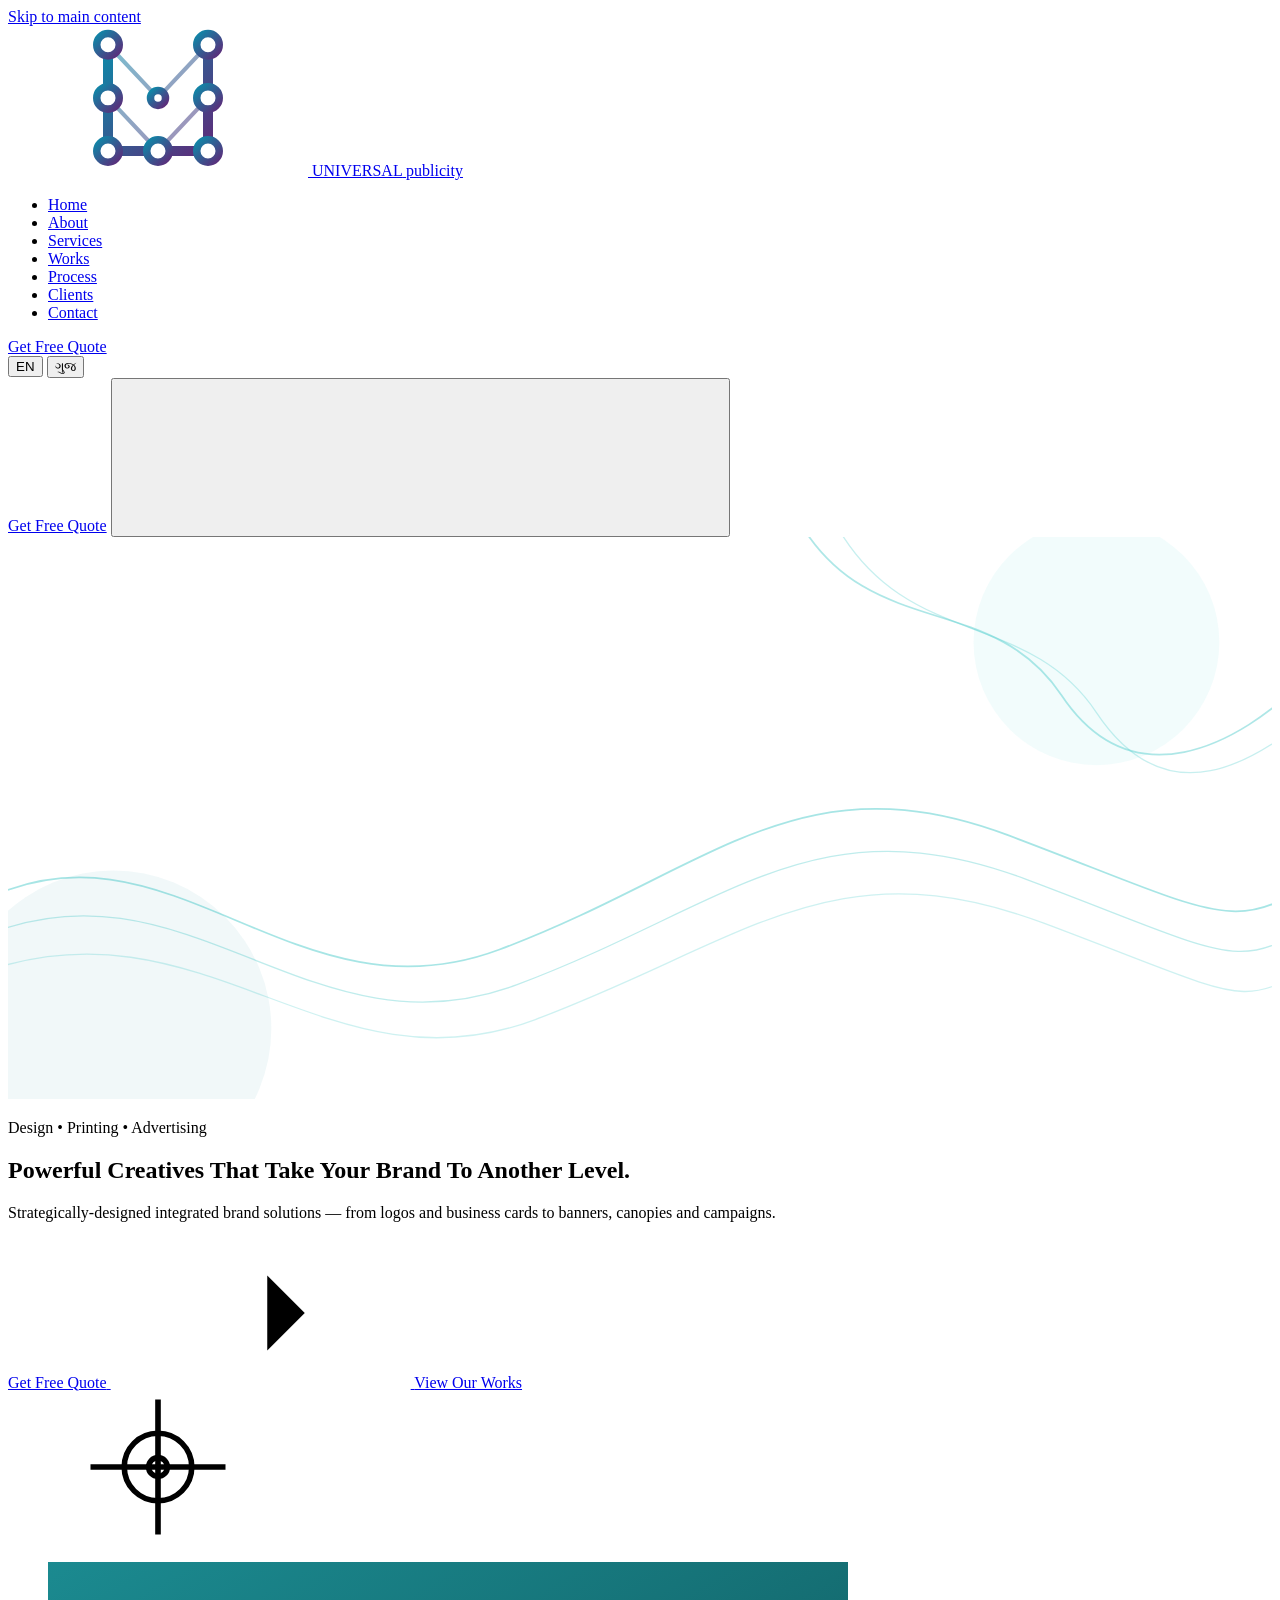
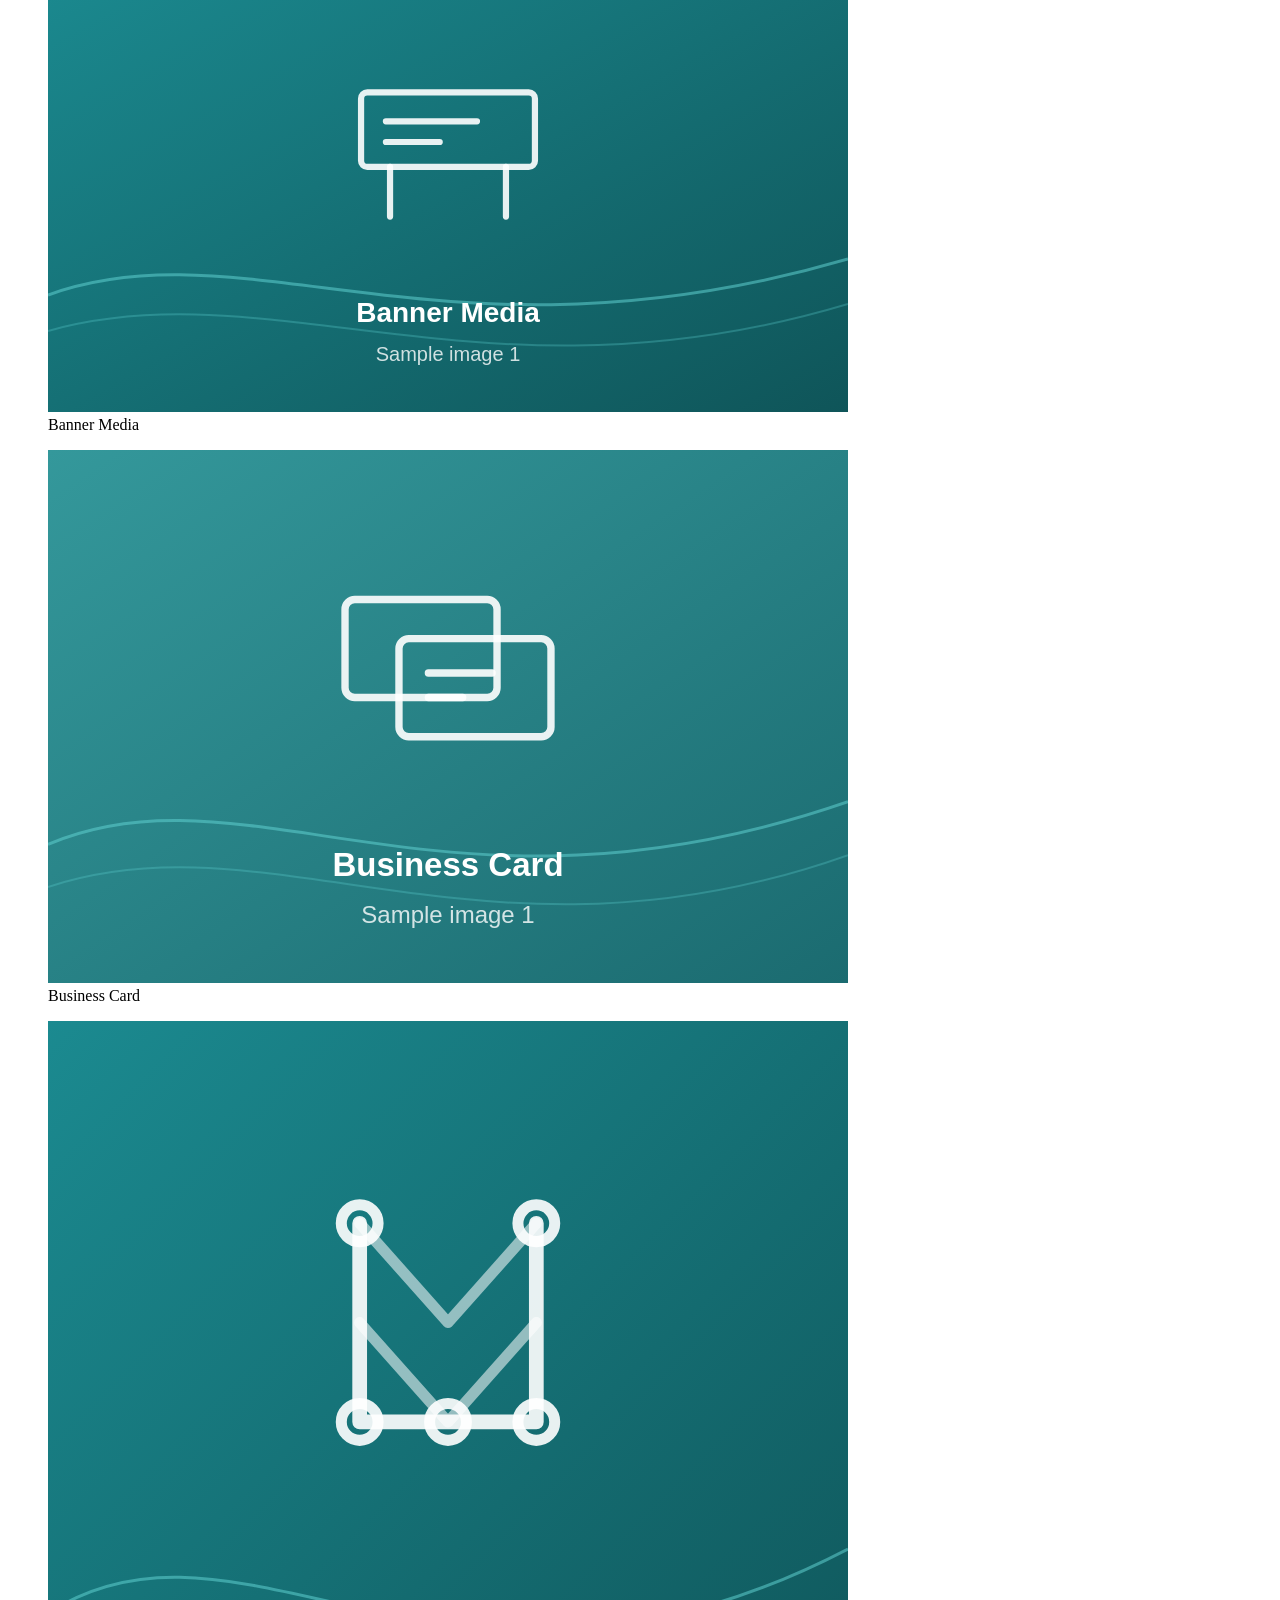
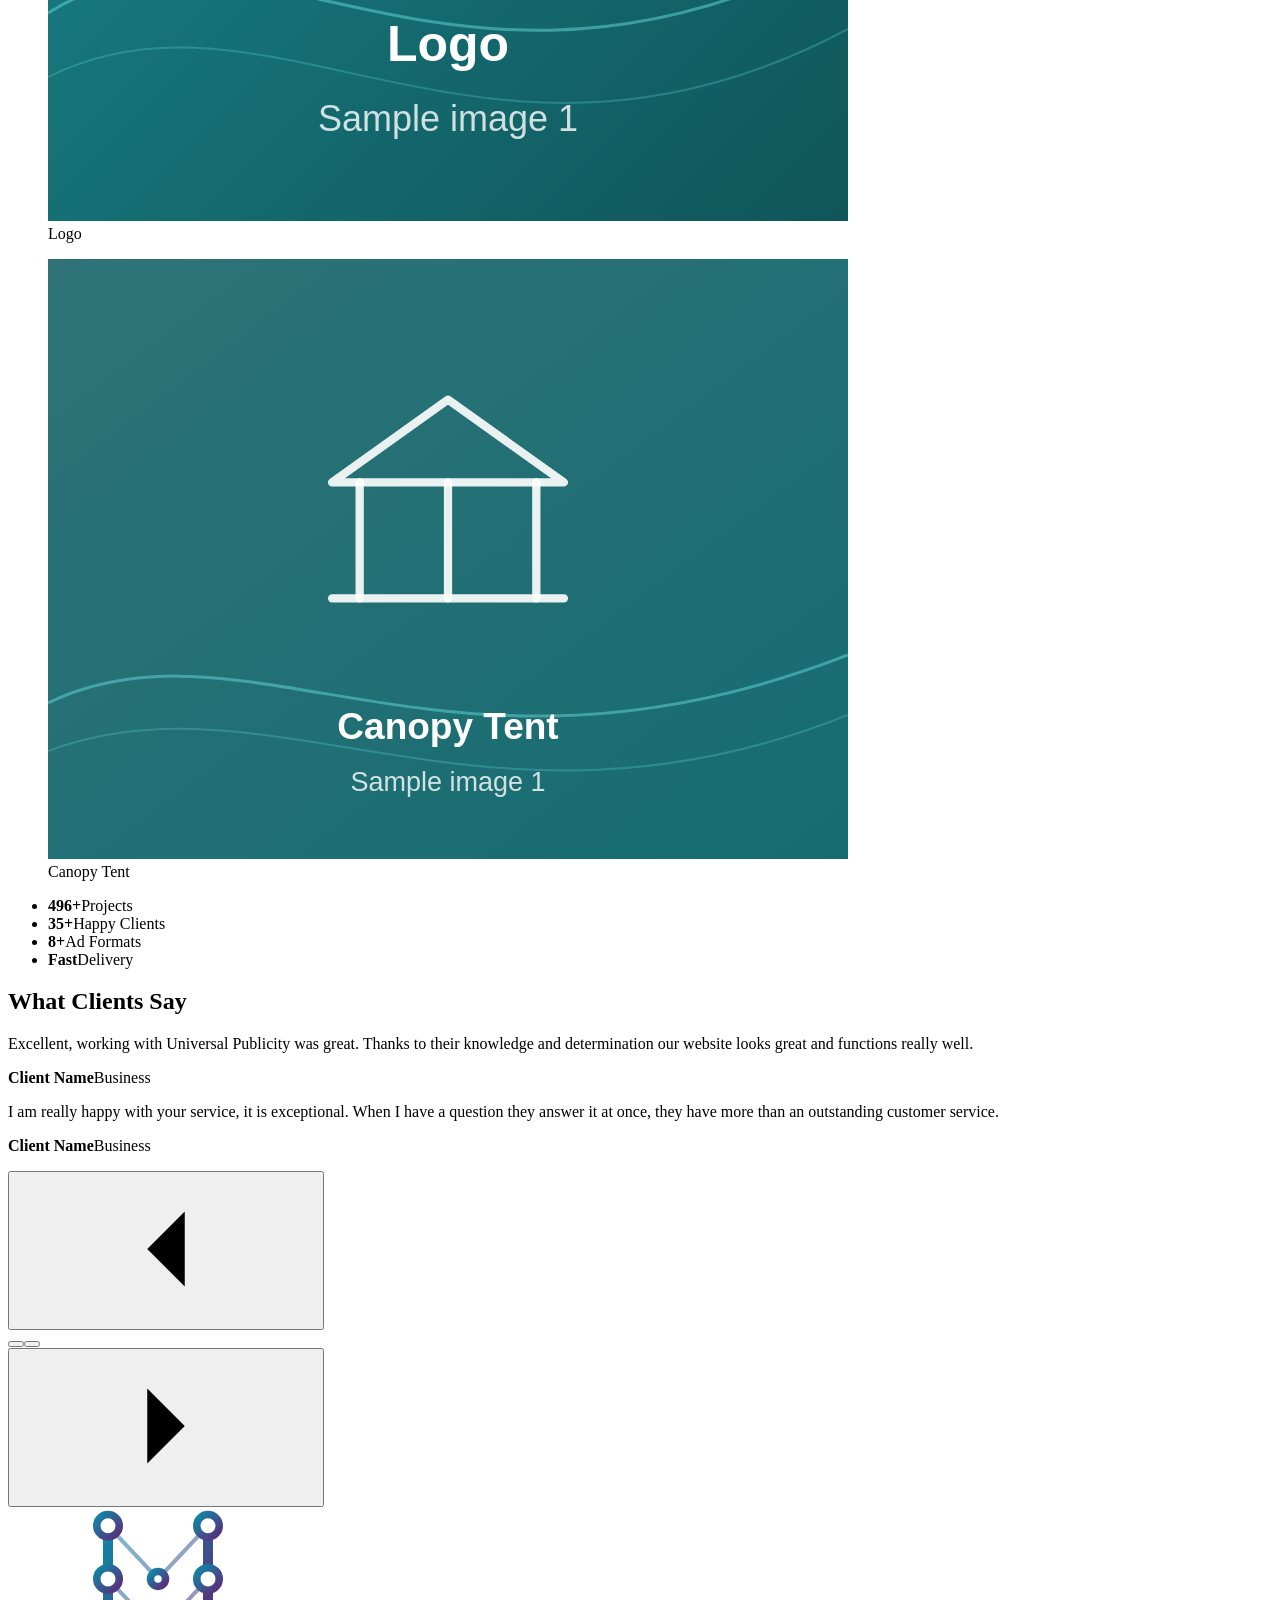
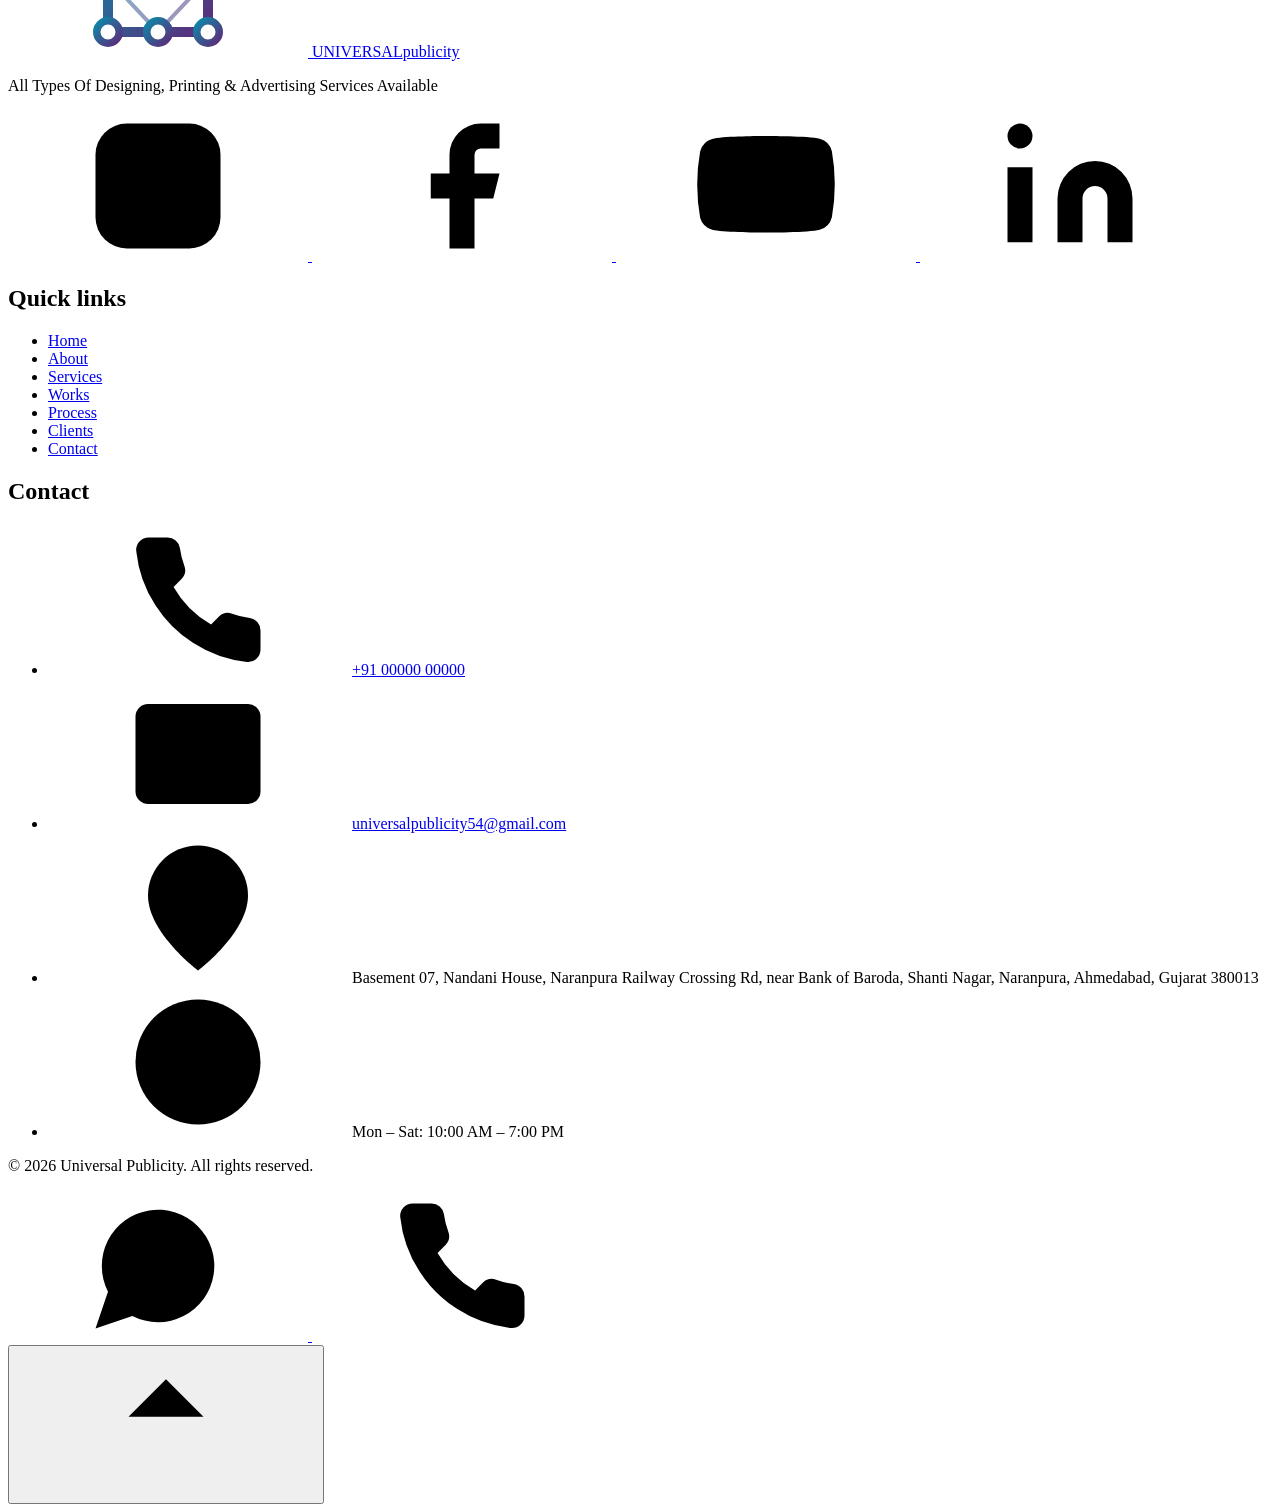
==== commit 13bcdc35: "Update index.html" ====
--- a/index.html
+++ b/index.html
@@ -1,14 +1,13 @@
-<!DOCTYPE html>
+<!doctype html>
 <html lang="en">
-<head>
+ <head>
   <meta charset="utf-8">
   <meta name="viewport" content="width=device-width, initial-scale=1">
-
   <title>Universal Publicity | Design, Printing &amp; Advertising Agency in Gujarat</title>
   <meta name="description" content="Universal Publicity offers all types of designing, printing and advertising services: logos, business cards, banners, invitation cards, canopies, auto and cycle ads, air balloons and more. Get a free quote today.">
-  <link rel="canonical" href="https://www.your-domain.com/"><!-- REPLACE with your real domain -->
+  <link rel="canonical" href="https://www.your-domain.com/">
+  <!-- REPLACE with your real domain -->
   <meta name="theme-color" content="#2F7378">
-
   <!-- Open Graph / Twitter (REPLACE the domain and add assets/og-image.jpg, 1200x630) -->
   <meta property="og:type" content="website">
   <meta property="og:site_name" content="Universal Publicity">
@@ -20,27 +19,22 @@
   <meta name="twitter:title" content="Universal Publicity | Design, Printing &amp; Advertising">
   <meta name="twitter:description" content="Powerful creatives that take your brand to another level.">
   <meta name="twitter:image" content="https://www.your-domain.com/assets/og-image.jpg">
-
   <!-- Favicon (inline SVG of the "U" mark) -->
   <link rel="icon" href="data:image/svg+xml,%3Csvg xmlns='http://www.w3.org/2000/svg' viewBox='0 0 48 48'%3E%3Cpath d='M8 6v34h32V6' fill='none' stroke='%23146C71' stroke-width='6' stroke-linejoin='round' stroke-linecap='round'/%3E%3C/svg%3E">
-
   <!-- Google Fonts (the only external resource) -->
   <link rel="preconnect" href="https://fonts.googleapis.com">
   <link rel="preconnect" href="https://fonts.gstatic.com" crossorigin>
-  <link href="https://fonts.googleapis.com/css2?family=Bai+Jamjuree:wght@300;600&family=Kaushan+Script&family=Noto+Sans+Gujarati:wght@400;500;600;700&family=Poppins:ital,wght@0,400;0,500;0,600;0,700;1,500&display=swap" rel="stylesheet">
-
-  <link rel="stylesheet" href="css/style.css">
-
+  <link href="https://fonts.googleapis.com/css2?family=Bai+Jamjuree:wght@300;600&amp;family=Kaushan+Script&amp;family=Noto+Sans+Gujarati:wght@400;500;600;700&amp;family=Poppins:ital,wght@0,400;0,500;0,600;0,700;1,500&amp;display=swap" rel="stylesheet">
+  <link rel="stylesheet" href="css/common.css">
+  <link rel="stylesheet" href="css/home.css">
   <!-- Runs before first paint: enables scroll-reveal styles and restores the saved language -->
   <script>
     document.documentElement.classList.add('js');
     try { if (localStorage.getItem('up_lang') === 'gu') { document.documentElement.lang = 'gu'; } } catch (e) {}
   </script>
-
   <script src="js/data.js" defer></script>
   <script src="js/i18n.js" defer></script>
   <script src="js/main.js" defer></script>
-
   <!-- Google Analytics 4 (uncomment and replace G-XXXXXXXXXX)
   <script async src="https://www.googletagmanager.com/gtag/js?id=G-XXXXXXXXXX"></script>
   <script>
@@ -50,7 +44,6 @@
     gtag('config', 'G-XXXXXXXXXX');
   </script>
   -->
-
   <!-- Structured data. REPLACE every placeholder value. -->
   <script type="application/ld+json">
   {
@@ -79,520 +72,341 @@
     ]
   }
   </script>
-</head>
-
-<body>
+ </head>
+ <body>
   <!-- ======================= SVG ICON SPRITE ======================= -->
   <svg width="0" height="0" style="position:absolute" aria-hidden="true" focusable="false">
-    <defs>
-      <!-- Brand mark: a square "U" built from connected nodes and lines -->
-      <symbol id="logo-mark" viewBox="0 0 48 48">
-        <g fill="none" stroke="currentColor" stroke-linecap="round" stroke-linejoin="round">
-          <path d="M8 6v34h32V6" stroke-width="3.2"/>
-          <path d="M8 6l16 17 16-17M8 23l16 17 16-17" stroke-width="1.3" opacity=".55"/>
-        </g>
-        <g fill="#fff" stroke="currentColor" stroke-width="2.4">
-          <circle cx="8" cy="6" r="3.6"/><circle cx="8" cy="23" r="3.6"/><circle cx="8" cy="40" r="3.6"/>
-          <circle cx="24" cy="40" r="3.6"/><circle cx="40" cy="40" r="3.6"/><circle cx="40" cy="23" r="3.6"/>
-          <circle cx="40" cy="6" r="3.6"/><circle cx="24" cy="23" r="2.4"/>
-        </g>
-      </symbol>
-
-      <!-- Registration mark (printing motif) -->
-      <symbol id="reg-mark" viewBox="0 0 40 40">
-        <g fill="none" stroke="currentColor" stroke-width="1.5"><circle cx="20" cy="20" r="9"/><circle cx="20" cy="20" r="2.5"/><path d="M20 2v36M2 20h36"/></g>
-      </symbol>
-
-      <symbol id="i-menu" viewBox="0 0 24 24"><path d="M4 6h16M4 12h16M4 18h16"/></symbol>
-      <symbol id="i-close" viewBox="0 0 24 24"><path d="M6 6l12 12M18 6L6 18"/></symbol>
-      <symbol id="i-arrow" viewBox="0 0 24 24"><path d="M5 12h14M13 6l6 6-6 6"/></symbol>
-      <symbol id="i-left" viewBox="0 0 24 24"><path d="M15 6l-6 6 6 6"/></symbol>
-      <symbol id="i-right" viewBox="0 0 24 24"><path d="M9 6l6 6-6 6"/></symbol>
-      <symbol id="i-up" viewBox="0 0 24 24"><path d="M12 19V5M6 11l6-6 6 6"/></symbol>
-      <symbol id="i-phone" viewBox="0 0 24 24"><path d="M22 16.92v3a2 2 0 0 1-2.18 2 19.79 19.79 0 0 1-8.63-3.07 19.5 19.5 0 0 1-6-6 19.79 19.79 0 0 1-3.07-8.67A2 2 0 0 1 4.11 2h3a2 2 0 0 1 2 1.72 12.84 12.84 0 0 0 .7 2.81 2 2 0 0 1-.45 2.11L8.09 9.91a16 16 0 0 0 6 6l1.27-1.27a2 2 0 0 1 2.11-.45 12.84 12.84 0 0 0 2.81.7A2 2 0 0 1 22 16.92z"/></symbol>
-      <symbol id="i-mail" viewBox="0 0 24 24"><rect x="2" y="4" width="20" height="16" rx="2"/><path d="M22 7l-10 6L2 7"/></symbol>
-      <symbol id="i-pin" viewBox="0 0 24 24"><path d="M20 10c0 6-8 12-8 12S4 16 4 10a8 8 0 0 1 16 0z"/><circle cx="12" cy="10" r="3"/></symbol>
-      <symbol id="i-clock" viewBox="0 0 24 24"><circle cx="12" cy="12" r="10"/><path d="M12 6v6l4 2"/></symbol>
-      <symbol id="i-whatsapp" viewBox="0 0 24 24"><path d="M7.9 20A9 9 0 1 0 4 16.1L2 22z"/><path transform="translate(7.4 7.4) scale(.4)" d="M22 16.92v3a2 2 0 0 1-2.18 2 19.79 19.79 0 0 1-8.63-3.07 19.5 19.5 0 0 1-6-6 19.79 19.79 0 0 1-3.07-8.67A2 2 0 0 1 4.11 2h3a2 2 0 0 1 2 1.72 12.84 12.84 0 0 0 .7 2.81 2 2 0 0 1-.45 2.11L8.09 9.91a16 16 0 0 0 6 6l1.27-1.27a2 2 0 0 1 2.11-.45 12.84 12.84 0 0 0 2.81.7A2 2 0 0 1 22 16.92z"/></symbol>
-      <symbol id="i-instagram" viewBox="0 0 24 24"><rect x="2" y="2" width="20" height="20" rx="5"/><circle cx="12" cy="12" r="4"/><path d="M17.5 6.5h.01"/></symbol>
-      <symbol id="i-facebook" viewBox="0 0 24 24"><path d="M18 2h-3a5 5 0 0 0-5 5v3H7v4h3v8h4v-8h3l1-4h-4V7a1 1 0 0 1 1-1h3z"/></symbol>
-      <symbol id="i-youtube" viewBox="0 0 24 24"><path d="M22.54 6.42a2.78 2.78 0 0 0-1.94-2C18.88 4 12 4 12 4s-6.88 0-8.6.46a2.78 2.78 0 0 0-1.94 2A29 29 0 0 0 1 11.75a29 29 0 0 0 .46 5.33A2.78 2.78 0 0 0 3.4 19c1.72.46 8.6.46 8.6.46s6.88 0 8.6-.46a2.78 2.78 0 0 0 1.94-2 29 29 0 0 0 .46-5.25 29 29 0 0 0-.46-5.33z"/><path d="M9.75 15.02l5.75-3.27-5.75-3.27z"/></symbol>
-      <symbol id="i-linkedin" viewBox="0 0 24 24"><path d="M16 8a6 6 0 0 1 6 6v7h-4v-7a2 2 0 0 0-2-2 2 2 0 0 0-2 2v7h-4v-7a6 6 0 0 1 6-6z"/><rect x="2" y="9" width="4" height="12"/><circle cx="4" cy="4" r="2"/></symbol>
-      <symbol id="i-layers" viewBox="0 0 24 24"><path d="M12 2L2 7l10 5 10-5z"/><path d="M2 17l10 5 10-5M2 12l10 5 10-5"/></symbol>
-      <symbol id="i-target" viewBox="0 0 24 24"><circle cx="12" cy="12" r="10"/><circle cx="12" cy="12" r="6"/><circle cx="12" cy="12" r="2"/></symbol>
-      <symbol id="i-zap" viewBox="0 0 24 24"><path d="M13 2L3 14h9l-1 8 10-12h-9z"/></symbol>
-      <symbol id="i-pen" viewBox="0 0 24 24"><path d="M12 20h9"/><path d="M16.5 3.5a2.12 2.12 0 0 1 3 3L7 19l-4 1 1-4z"/></symbol>
-      <symbol id="i-monitor" viewBox="0 0 24 24"><rect x="2" y="3" width="20" height="14" rx="2"/><path d="M8 21h8M12 17v4"/></symbol>
-      <symbol id="i-phone-ui" viewBox="0 0 24 24"><rect x="5" y="2" width="14" height="20" rx="2"/><path d="M12 18h.01"/></symbol>
-      <symbol id="i-play" viewBox="0 0 24 24"><circle cx="12" cy="12" r="10"/><path d="M10 8l6 4-6 4z"/></symbol>
-    </defs>
+   <defs>
+    <!-- Brand mark: a square "U" built from connected nodes and lines -->
+    <linearGradient id="brand-grad" x1="0" y1="0" x2="1" y2="1">
+     <stop offset="0" stop-color="#0E88A8" /> <stop offset="1" stop-color="#5C2C7A" />
+    </linearGradient>
+    <symbol id="logo-mark" viewBox="0 0 48 48">
+     <g fill="none" stroke="url(#brand-grad)" stroke-linecap="round" stroke-linejoin="round">
+      <path d="M8 6v34h32V6" stroke-width="3.2" /> <path d="M8 6l16 17 16-17M8 23l16 17 16-17" stroke-width="1.3" opacity=".55" />
+     </g>
+     <g fill="#fff" stroke="url(#brand-grad)" stroke-width="2.4">
+      <circle cx="8" cy="6" r="3.6" /><circle cx="8" cy="23" r="3.6" /><circle cx="8" cy="40" r="3.6" /> <circle cx="24" cy="40" r="3.6" /><circle cx="40" cy="40" r="3.6" /><circle cx="40" cy="23" r="3.6" /> <circle cx="40" cy="6" r="3.6" /><circle cx="24" cy="23" r="2.4" />
+     </g>
+    </symbol>
+    <!-- Registration mark (printing motif) -->
+    <symbol id="reg-mark" viewBox="0 0 40 40">
+     <g fill="none" stroke="currentColor" stroke-width="1.5">
+      <circle cx="20" cy="20" r="9" /><circle cx="20" cy="20" r="2.5" /><path d="M20 2v36M2 20h36" />
+     </g>
+    </symbol>
+    <symbol id="i-menu" viewBox="0 0 24 24">
+     <path d="M4 6h16M4 12h16M4 18h16" />
+    </symbol>
+    <symbol id="i-close" viewBox="0 0 24 24">
+     <path d="M6 6l12 12M18 6L6 18" />
+    </symbol>
+    <symbol id="i-arrow" viewBox="0 0 24 24">
+     <path d="M5 12h14M13 6l6 6-6 6" />
+    </symbol>
+    <symbol id="i-left" viewBox="0 0 24 24">
+     <path d="M15 6l-6 6 6 6" />
+    </symbol>
+    <symbol id="i-right" viewBox="0 0 24 24">
+     <path d="M9 6l6 6-6 6" />
+    </symbol>
+    <symbol id="i-up" viewBox="0 0 24 24">
+     <path d="M12 19V5M6 11l6-6 6 6" />
+    </symbol>
+    <symbol id="i-phone" viewBox="0 0 24 24">
+     <path d="M22 16.92v3a2 2 0 0 1-2.18 2 19.79 19.79 0 0 1-8.63-3.07 19.5 19.5 0 0 1-6-6 19.79 19.79 0 0 1-3.07-8.67A2 2 0 0 1 4.11 2h3a2 2 0 0 1 2 1.72 12.84 12.84 0 0 0 .7 2.81 2 2 0 0 1-.45 2.11L8.09 9.91a16 16 0 0 0 6 6l1.27-1.27a2 2 0 0 1 2.11-.45 12.84 12.84 0 0 0 2.81.7A2 2 0 0 1 22 16.92z" />
+    </symbol>
+    <symbol id="i-mail" viewBox="0 0 24 24">
+     <rect x="2" y="4" width="20" height="16" rx="2" /><path d="M22 7l-10 6L2 7" />
+    </symbol>
+    <symbol id="i-pin" viewBox="0 0 24 24">
+     <path d="M20 10c0 6-8 12-8 12S4 16 4 10a8 8 0 0 1 16 0z" /><circle cx="12" cy="10" r="3" />
+    </symbol>
+    <symbol id="i-clock" viewBox="0 0 24 24">
+     <circle cx="12" cy="12" r="10" /><path d="M12 6v6l4 2" />
+    </symbol>
+    <symbol id="i-whatsapp" viewBox="0 0 24 24">
+     <path d="M7.9 20A9 9 0 1 0 4 16.1L2 22z" /><path transform="translate(7.4 7.4) scale(.4)" d="M22 16.92v3a2 2 0 0 1-2.18 2 19.79 19.79 0 0 1-8.63-3.07 19.5 19.5 0 0 1-6-6 19.79 19.79 0 0 1-3.07-8.67A2 2 0 0 1 4.11 2h3a2 2 0 0 1 2 1.72 12.84 12.84 0 0 0 .7 2.81 2 2 0 0 1-.45 2.11L8.09 9.91a16 16 0 0 0 6 6l1.27-1.27a2 2 0 0 1 2.11-.45 12.84 12.84 0 0 0 2.81.7A2 2 0 0 1 22 16.92z" />
+    </symbol>
+    <symbol id="i-instagram" viewBox="0 0 24 24">
+     <rect x="2" y="2" width="20" height="20" rx="5" /><circle cx="12" cy="12" r="4" /><path d="M17.5 6.5h.01" />
+    </symbol>
+    <symbol id="i-facebook" viewBox="0 0 24 24">
+     <path d="M18 2h-3a5 5 0 0 0-5 5v3H7v4h3v8h4v-8h3l1-4h-4V7a1 1 0 0 1 1-1h3z" />
+    </symbol>
+    <symbol id="i-youtube" viewBox="0 0 24 24">
+     <path d="M22.54 6.42a2.78 2.78 0 0 0-1.94-2C18.88 4 12 4 12 4s-6.88 0-8.6.46a2.78 2.78 0 0 0-1.94 2A29 29 0 0 0 1 11.75a29 29 0 0 0 .46 5.33A2.78 2.78 0 0 0 3.4 19c1.72.46 8.6.46 8.6.46s6.88 0 8.6-.46a2.78 2.78 0 0 0 1.94-2 29 29 0 0 0 .46-5.25 29 29 0 0 0-.46-5.33z" /><path d="M9.75 15.02l5.75-3.27-5.75-3.27z" />
+    </symbol>
+    <symbol id="i-linkedin" viewBox="0 0 24 24">
+     <path d="M16 8a6 6 0 0 1 6 6v7h-4v-7a2 2 0 0 0-2-2 2 2 0 0 0-2 2v7h-4v-7a6 6 0 0 1 6-6z" /><rect x="2" y="9" width="4" height="12" /><circle cx="4" cy="4" r="2" />
+    </symbol>
+    <symbol id="i-layers" viewBox="0 0 24 24">
+     <path d="M12 2L2 7l10 5 10-5z" /><path d="M2 17l10 5 10-5M2 12l10 5 10-5" />
+    </symbol>
+    <symbol id="i-target" viewBox="0 0 24 24">
+     <circle cx="12" cy="12" r="10" /><circle cx="12" cy="12" r="6" /><circle cx="12" cy="12" r="2" />
+    </symbol>
+    <symbol id="i-zap" viewBox="0 0 24 24">
+     <path d="M13 2L3 14h9l-1 8 10-12h-9z" />
+    </symbol>
+    <symbol id="i-pen" viewBox="0 0 24 24">
+     <path d="M12 20h9" /><path d="M16.5 3.5a2.12 2.12 0 0 1 3 3L7 19l-4 1 1-4z" />
+    </symbol>
+    <symbol id="i-monitor" viewBox="0 0 24 24">
+     <rect x="2" y="3" width="20" height="14" rx="2" /><path d="M8 21h8M12 17v4" />
+    </symbol>
+    <symbol id="i-phone-ui" viewBox="0 0 24 24">
+     <rect x="5" y="2" width="14" height="20" rx="2" /><path d="M12 18h.01" />
+    </symbol>
+    <symbol id="i-play" viewBox="0 0 24 24">
+     <circle cx="12" cy="12" r="10" /><path d="M10 8l6 4-6 4z" />
+    </symbol>
+   </defs>
   </svg>
-
-  <a class="skip-link" href="#main" data-i18n="skip">Skip to main content</a>
-
-  <!-- Scroll progress -->
-  <div class="progress" aria-hidden="true"><div class="progress__bar" id="progress-bar"></div></div>
-
+  <a class="skip-link" href="#main" data-i18n="skip">Skip to main content</a> <!-- Scroll progress -->
+  <div class="progress" aria-hidden="true">
+   <div class="progress__bar" id="progress-bar"></div>
+  </div>
   <!-- ======================= HEADER ======================= -->
   <header class="site-header" id="site-header">
-    <div class="container header__inner">
-      <a class="logo" href="#home" aria-label="Universal Publicity, home">
-        <svg class="logo__mark" aria-hidden="true" focusable="false"><use href="#logo-mark"/></svg>
-        <span class="logo__text">
-          <span class="logo__name">UNIVERSAL</span>
-          <span class="logo__sub">publicity</span>
-        </span>
-      </a>
-
-      <div class="nav-backdrop" id="nav-backdrop"></div>
-      <nav class="nav" id="site-nav" data-i18n-aria-label="nav.label" aria-label="Main navigation">
-        <ul class="nav__list">
-          <li><a class="nav__link" data-nav href="#home" data-i18n="nav.home">Home</a></li>
-          <li><a class="nav__link" data-nav href="#about" data-i18n="nav.about">About</a></li>
-          <li><a class="nav__link" data-nav href="#services" data-i18n="nav.services">Services</a></li>
-          <li><a class="nav__link" data-nav href="#works" data-i18n="nav.works">Works</a></li>
-          <li><a class="nav__link" data-nav href="#process" data-i18n="nav.process">Process</a></li>
-          <li><a class="nav__link" data-nav href="#clients" data-i18n="nav.clients">Clients</a></li>
-          <li><a class="nav__link" data-nav href="#contact" data-i18n="nav.contact">Contact</a></li>
-        </ul>
-        <a class="btn btn--primary nav__quote" href="#contact"><span data-i18n="cta.quote">Get Free Quote</span></a>
-      </nav>
-
-      <div class="header__actions">
-        <div class="lang" role="group" data-i18n-aria-label="lang.label" aria-label="Language">
-          <button type="button" data-lang="en" aria-pressed="true">EN</button>
-          <button type="button" data-lang="gu" aria-pressed="false" lang="gu">ગુજ</button>
-        </div>
-        <a class="btn btn--primary header__quote" href="#contact"><span data-i18n="cta.quote">Get Free Quote</span></a>
-        <button class="menu-btn" id="menu-btn" type="button" aria-expanded="false" aria-controls="site-nav" data-i18n-aria-label="menu.open" aria-label="Open menu">
-          <svg class="icon icon--open" aria-hidden="true" focusable="false"><use href="#i-menu"/></svg>
-          <svg class="icon icon--close" aria-hidden="true" focusable="false"><use href="#i-close"/></svg>
-        </button>
+   <div class="container header__inner">
+    <a class="logo" href="index.html" aria-label="Universal Publicity, home"> 
+     <svg class="logo__mark" aria-hidden="true" focusable="false">
+      <use href="#logo-mark" />
+     </svg> 
+     <span class="logo__text"> <span class="logo__name">UNIVERSAL</span> <span class="logo__sub">publicity</span> </span> 
+    </a>
+    <div class="nav-backdrop" id="nav-backdrop"></div>
+    <nav class="nav" id="site-nav" data-i18n-aria-label="nav.label" aria-label="Main navigation">
+     <ul class="nav__list">
+      <li><a class="nav__link" data-nav href="index.html" data-i18n="nav.home">Home</a></li>
+      <li><a class="nav__link" data-nav href="about.html" data-i18n="nav.about">About</a></li>
+      <li><a class="nav__link" data-nav href="services.html" data-i18n="nav.services">Services</a></li>
+      <li><a class="nav__link" data-nav href="works.html" data-i18n="nav.works">Works</a></li>
+      <li><a class="nav__link" data-nav href="process.html" data-i18n="nav.process">Process</a></li>
+      <li><a class="nav__link" data-nav href="clients.html" data-i18n="nav.clients">Clients</a></li>
+      <li><a class="nav__link" data-nav href="contact.html" data-i18n="nav.contact">Contact</a></li>
+     </ul>
+     <a class="btn btn--primary nav__quote" href="contact.html"><span data-i18n="cta.quote">Get Free Quote</span></a>
+    </nav>
+    <div class="header__actions">
+     <div class="lang" role="group" data-i18n-aria-label="lang.label" aria-label="Language">
+      <button type="button" data-lang="en" aria-pressed="true">EN</button>
+      <button type="button" data-lang="gu" aria-pressed="false" lang="gu">ગુજ</button>
+     </div>
+     <a class="btn btn--primary header__quote" href="contact.html"><span data-i18n="cta.quote">Get Free Quote</span></a>
+     <button class="menu-btn" id="menu-btn" type="button" aria-expanded="false" aria-controls="site-nav" data-i18n-aria-label="menu.open" aria-label="Open menu">
+      <svg class="icon icon--open" aria-hidden="true" focusable="false">
+       <use href="#i-menu" />
+      </svg>
+      <svg class="icon icon--close" aria-hidden="true" focusable="false">
+       <use href="#i-close" />
+      </svg>
+     </button>
+    </div>
+   </div>
+  </header>
+  <main id="main">
+   <!-- ======================= HERO ======================= -->
+   <section class="hero" id="home">
+    <svg class="hero__waves" viewBox="0 0 1440 640" preserveAspectRatio="xMidYMid slice" aria-hidden="true" focusable="false">
+     <g fill="none" stroke="#5FD0D0" stroke-linecap="round">
+      <path d="M-40 420C180 300 320 560 560 470S900 250 1140 340 1400 460 1500 380" stroke-width="2" opacity=".55" /> <path d="M-40 460C200 350 340 600 580 510S920 300 1160 390 1400 500 1500 430" stroke-width="1.5" opacity=".4" /> <path d="M-40 500C220 400 360 640 600 550S940 350 1180 440 1400 540 1500 480" stroke-width="1.5" opacity=".3" /> <path d="M900 -20C980 120 1120 60 1200 180S1400 240 1480 160" stroke-width="2" opacity=".5" /> <path d="M940 -20C1020 130 1160 80 1240 200S1420 260 1500 190" stroke-width="1.5" opacity=".35" />
+     </g>
+     <circle cx="1240" cy="120" r="140" fill="#5FD0D0" opacity=".08" /> <circle cx="120" cy="560" r="180" fill="#1B8A90" opacity=".06" />
+    </svg>
+    <div class="container hero__grid">
+     <div class="hero__copy">
+      <p class="hero__label" data-i18n="hero.label">Design • Printing • Advertising</p>
+      <h1 class="hero__title" data-i18n="hero.h1">Powerful Creatives That Take Your Brand To Another Level.</h1>
+      <p class="hero__sub" data-i18n="hero.sub">Strategically-designed integrated brand solutions — from logos and business cards to banners, canopies and campaigns.</p>
+      <div class="hero__cta">
+       <a class="btn btn--primary" href="contact.html"> <span data-i18n="hero.btnQuote">Get Free Quote</span> 
+        <svg class="icon" aria-hidden="true" focusable="false">
+         <use href="#i-arrow" />
+        </svg> </a> <a class="btn btn--secondary" href="works.html"><span data-i18n="hero.btnWorks">View Our Works</span></a>
       </div>
-    </div>
-  </header>
-
-  <main id="main">
-
-    <!-- ======================= HERO ======================= -->
-    <section class="hero" id="home">
-      <svg class="hero__waves" viewBox="0 0 1440 640" preserveAspectRatio="xMidYMid slice" aria-hidden="true" focusable="false">
-        <g fill="none" stroke="#5FD0D0" stroke-linecap="round">
-          <path d="M-40 420C180 300 320 560 560 470S900 250 1140 340 1400 460 1500 380" stroke-width="2" opacity=".55"/>
-          <path d="M-40 460C200 350 340 600 580 510S920 300 1160 390 1400 500 1500 430" stroke-width="1.5" opacity=".4"/>
-          <path d="M-40 500C220 400 360 640 600 550S940 350 1180 440 1400 540 1500 480" stroke-width="1.5" opacity=".3"/>
-          <path d="M900 -20C980 120 1120 60 1200 180S1400 240 1480 160" stroke-width="2" opacity=".5"/>
-          <path d="M940 -20C1020 130 1160 80 1240 200S1420 260 1500 190" stroke-width="1.5" opacity=".35"/>
-        </g>
-        <circle cx="1240" cy="120" r="140" fill="#5FD0D0" opacity=".08"/>
-        <circle cx="120" cy="560" r="180" fill="#1B8A90" opacity=".06"/>
+     </div>
+     <!-- Decorative collage (desktop only). Images are filled by main.js from data.js -->
+     <div class="collage" aria-hidden="true">
+      <svg class="collage__reg" focusable="false">
+       <use href="#reg-mark" />
       </svg>
-
-      <div class="container hero__grid">
-        <div class="hero__copy">
-          <p class="hero__label" data-i18n="hero.label">Design • Printing • Advertising</p>
-          <h1 class="hero__title" data-i18n="hero.h1">Powerful Creatives That Take Your Brand To Another Level.</h1>
-          <p class="hero__sub" data-i18n="hero.sub">Strategically-designed integrated brand solutions — from logos and business cards to banners, canopies and campaigns.</p>
-          <div class="hero__cta">
-            <a class="btn btn--primary" href="#contact">
-              <span data-i18n="hero.btnQuote">Get Free Quote</span>
-              <svg class="icon" aria-hidden="true" focusable="false"><use href="#i-arrow"/></svg>
-            </a>
-            <a class="btn btn--secondary" href="#works"><span data-i18n="hero.btnWorks">View Our Works</span></a>
-          </div>
-        </div>
-
-        <!-- Decorative collage (desktop only). Images are filled by main.js from data.js -->
-        <div class="collage" aria-hidden="true">
-          <svg class="collage__reg" focusable="false"><use href="#reg-mark"/></svg>
-          <figure class="collage__card crop" style="--r:-3deg;--delay:0s">
-            <img data-collage="banner-media" alt="">
-            <figcaption data-i18n="cat.banner-media">Banner Media</figcaption>
-          </figure>
-          <figure class="collage__card crop" style="--r:4deg;--delay:-2s">
-            <img data-collage="business-card" alt="">
-            <figcaption data-i18n="cat.business-card">Business Card</figcaption>
-          </figure>
-          <figure class="collage__card crop" style="--r:2deg;--delay:-4s">
-            <img data-collage="logo" alt="">
-            <figcaption data-i18n="cat.logo">Logo</figcaption>
-          </figure>
-          <figure class="collage__card crop" style="--r:-2deg;--delay:-1s">
-            <img data-collage="canopy-tent" alt="">
-            <figcaption data-i18n="cat.canopy-tent">Canopy Tent</figcaption>
-          </figure>
-        </div>
+      <figure class="collage__card crop" style="--r:-3deg;--delay:0s">
+       <img data-collage="banner-media" alt="">
+       <figcaption data-i18n="cat.banner-media">Banner Media</figcaption>
+      </figure>
+      <figure class="collage__card crop" style="--r:4deg;--delay:-2s">
+       <img data-collage="business-card" alt="">
+       <figcaption data-i18n="cat.business-card">Business Card</figcaption>
+      </figure>
+      <figure class="collage__card crop" style="--r:2deg;--delay:-4s">
+       <img data-collage="logo" alt="">
+       <figcaption data-i18n="cat.logo">Logo</figcaption>
+      </figure>
+      <figure class="collage__card crop" style="--r:-2deg;--delay:-1s">
+       <img data-collage="canopy-tent" alt="">
+       <figcaption data-i18n="cat.canopy-tent">Canopy Tent</figcaption>
+      </figure>
+     </div>
+    </div>
+    <div class="container">
+     <!-- REPLACE the numbers below with real figures (keep data-count as a plain number) -->
+     <ul class="stats">
+      <li class="stat"><strong class="stat__value" data-count="500" data-suffix="+">500+</strong><span class="stat__label" data-i18n="stats.projects">Projects</span></li>
+      <li class="stat"><strong class="stat__value" data-count="35" data-suffix="+">35+</strong><span class="stat__label" data-i18n="stats.clients">Happy Clients</span></li>
+      <li class="stat"><strong class="stat__value" data-count="8" data-suffix="+">8+</strong><span class="stat__label" data-i18n="stats.formats">Ad Formats</span></li>
+      <li class="stat"><strong class="stat__value" data-i18n="stats.fast">Fast</strong><span class="stat__label" data-i18n="stats.delivery">Delivery</span></li>
+     </ul>
+    </div>
+   </section>
+   <!-- ======================= TESTIMONIALS ======================= -->
+   <section class="section" id="testimonials">
+    <div class="container">
+     <div class="section-head section-head--center reveal">
+      <h2 class="section-title" data-i18n="testi.title">What Clients Say</h2>
+     </div>
+     <!-- REPLACE the testimonials in js/data.js with real client quotes -->
+     <div class="carousel" id="carousel" role="region" aria-roledescription="carousel" data-i18n-aria-label="testi.label" aria-label="Client testimonials">
+      <div class="carousel__viewport">
+       <div class="carousel__track"></div>
       </div>
-
-      <div class="container">
-        <!-- REPLACE the numbers below with real figures (keep data-count as a plain number) -->
-        <ul class="stats">
-          <li class="stat"><strong class="stat__value" data-count="500" data-suffix="+">500+</strong><span class="stat__label" data-i18n="stats.projects">Projects</span></li>
-          <li class="stat"><strong class="stat__value" data-count="35" data-suffix="+">35+</strong><span class="stat__label" data-i18n="stats.clients">Happy Clients</span></li>
-          <li class="stat"><strong class="stat__value" data-count="8" data-suffix="+">8+</strong><span class="stat__label" data-i18n="stats.formats">Ad Formats</span></li>
-          <li class="stat"><strong class="stat__value" data-i18n="stats.fast">Fast</strong><span class="stat__label" data-i18n="stats.delivery">Delivery</span></li>
-        </ul>
+      <div class="carousel__controls">
+       <button type="button" class="round-btn" id="testi-prev" data-i18n-aria-label="testi.prev" aria-label="Previous testimonial">
+        <svg class="icon" aria-hidden="true" focusable="false">
+         <use href="#i-left" />
+        </svg>
+       </button>
+       <div class="carousel__dots" id="testi-dots"></div>
+       <button type="button" class="round-btn" id="testi-next" data-i18n-aria-label="testi.next" aria-label="Next testimonial">
+        <svg class="icon" aria-hidden="true" focusable="false">
+         <use href="#i-right" />
+        </svg>
+       </button>
       </div>
-    </section>
-
-    <!-- ======================= ABOUT ======================= -->
-    <section class="section has-waves" id="about">
-      <div class="container split">
-        <div class="about__copy reveal">
-          <h2 class="section-title" data-i18n="about.title">Who We Are</h2>
-          <!-- EDIT this paragraph to describe your business in your own words -->
-          <p class="lead" data-i18n="about.p">Universal Publicity is a creative agency combining design, printing and advertising under one roof, helping businesses look sharper, get noticed and grow.</p>
-          <ul class="highlights">
-            <li>
-              <span class="icon-tile"><svg class="icon" aria-hidden="true" focusable="false"><use href="#i-layers"/></svg></span>
-              <div><h3 data-i18n="about.h1.t">One-stop solution</h3><p data-i18n="about.h1.d">Design, printing and advertising handled together, from first sketch to final delivery.</p></div>
-            </li>
-            <li>
-              <span class="icon-tile"><svg class="icon" aria-hidden="true" focusable="false"><use href="#i-target"/></svg></span>
-              <div><h3 data-i18n="about.h2.t">Strategy-first creatives</h3><p data-i18n="about.h2.d">Every design starts from your business goal, not from a template.</p></div>
-            </li>
-            <li>
-              <span class="icon-tile"><svg class="icon" aria-hidden="true" focusable="false"><use href="#i-zap"/></svg></span>
-              <div><h3 data-i18n="about.h3.t">Quick turnaround, outstanding support</h3><p data-i18n="about.h3.d">Projects delivered on time, and questions answered right away.</p></div>
-            </li>
-          </ul>
-        </div>
-
-        <!-- Replace with a real team / workshop photo when available -->
-        <div class="about__art reveal crop" style="--d:.12s" aria-hidden="true">
-          <svg class="about__waves" viewBox="0 0 400 400" preserveAspectRatio="none" focusable="false">
-            <g fill="none" stroke="#5FD0D0" stroke-width="2" opacity=".55">
-              <path d="M-10 300C80 240 140 340 220 290S340 220 420 270"/>
-              <path d="M-10 330C80 270 140 370 220 320S340 250 420 300" opacity=".6"/>
-              <path d="M-10 120C60 60 140 160 220 100S340 40 420 90" opacity=".5"/>
-            </g>
-          </svg>
-          <svg class="about__mark" focusable="false"><use href="#logo-mark"/></svg>
-          <span class="tag tag--1" data-i18n="tag.design">Design</span>
-          <span class="tag tag--2" data-i18n="tag.print">Print</span>
-          <span class="tag tag--3" data-i18n="tag.advertise">Advertise</span>
-        </div>
-      </div>
-    </section>
-
-    <!-- ======================= SERVICES ======================= -->
-    <section class="section section--soft" id="services">
-      <div class="container">
-        <div class="section-head reveal">
-          <h2 class="section-title" data-i18n="services.title">Our Expertise</h2>
-          <p class="section-sub" data-i18n="services.sub">Powerful creatives have the potential of taking brand strategies to another level.</p>
-        </div>
-
-        <div class="services">
-          <article class="service reveal">
-            <span class="icon-tile"><svg class="icon" aria-hidden="true" focusable="false"><use href="#i-pen"/></svg></span>
-            <h3 data-i18n="s1.t">Graphic Design</h3>
-            <p data-i18n="s1.d">Graphic design plays a very crucial role in this competitive market as a tool for communication. An impressive graphic design is a perfect combination of texts and pictures to explain your business ideas through different mediums.</p>
-          </article>
-          <article class="service reveal" style="--d:.08s">
-            <span class="icon-tile"><svg class="icon" aria-hidden="true" focusable="false"><use href="#i-monitor"/></svg></span>
-            <h3 data-i18n="s2.t">Web Design</h3>
-            <p data-i18n="s2.d">A design which is rich in every context from logo to different pages is really important. A website is that essential element of promoting business which is very easy for visitors as well as for promoters.</p>
-          </article>
-          <article class="service reveal" style="--d:.16s">
-            <span class="icon-tile"><svg class="icon" aria-hidden="true" focusable="false"><use href="#i-phone-ui"/></svg></span>
-            <h3 data-i18n="s3.t">Mobile App Design</h3>
-            <p data-i18n="s3.d">Design mobile apps with us to drive your business, build uninterrupted customer engagement, yield revenue, speed up day-to-day work and be famous.</p>
-          </article>
-          <article class="service reveal" style="--d:.24s">
-            <span class="icon-tile"><svg class="icon" aria-hidden="true" focusable="false"><use href="#i-play"/></svg></span>
-            <h3 data-i18n="s4.t">Motion</h3>
-            <p data-i18n="s4.d">We create Motion Graphics clips for your brand using the latest 2D &amp; 3D animation techniques.</p>
-          </article>
-        </div>
-
-        <p class="outline-text reveal" data-i18n="services.statement">All Types Of Designing, Printing &amp; Advertising Services Available</p>
-
-        <ul class="chips" id="service-chips" data-i18n-aria-label="services.chipsLabel" aria-label="Jump to a category in our works">
-          <li><button type="button" class="chip" data-filter-link="banner-media" data-i18n="chip.banner-media">Banners &amp; Hoardings</button></li>
-          <li><button type="button" class="chip" data-filter-link="invitation-card" data-i18n="chip.invitation-card">Invitation Cards</button></li>
-          <li><button type="button" class="chip" data-filter-link="canopy-tent" data-i18n="chip.canopy-tent">Canopy Tents</button></li>
-          <li><button type="button" class="chip" data-filter-link="auto-cycle-ads" data-i18n="chip.auto-cycle-ads">Auto &amp; Cycle Ads</button></li>
-          <li><button type="button" class="chip" data-filter-link="air-balloon" data-i18n="chip.air-balloon">Air Balloons</button></li>
-          <li><button type="button" class="chip" data-filter-link="business-card" data-i18n="chip.business-card">Business Cards</button></li>
-          <li><button type="button" class="chip" data-filter-link="rollup-standee" data-i18n="chip.rollup-standee">Roll-up Standees</button></li>
-          <li><button type="button" class="chip" data-filter-link="logo" data-i18n="chip.logo">Logo Design</button></li>
-        </ul>
-      </div>
-    </section>
-
-    <!-- ======================= PORTFOLIO ======================= -->
-    <section class="section" id="works">
-      <div class="container">
-        <div class="section-head reveal">
-          <h2 class="section-title" data-i18n="works.title">Our Works</h2>
-          <p class="section-sub" data-i18n="works.sub">We love to create brand experiences that make your business stand out.</p>
-        </div>
-
-        <div class="filters" id="works-filters" role="group" data-i18n-aria-label="works.filterLabel" aria-label="Filter works by category"></div>
-
-        <ul class="works-grid" id="works-grid" aria-live="polite"></ul>
-
-        <div class="works__more">
-          <button type="button" class="btn btn--secondary" id="works-more" hidden><span data-i18n="works.more">Load more</span></button>
-        </div>
-      </div>
-    </section>
-
-    <!-- ======================= PROCESS ======================= -->
-    <section class="section section--soft" id="process">
-      <div class="container">
-        <div class="section-head section-head--center reveal">
-          <h2 class="section-title" data-i18n="process.title">Our Process</h2>
-        </div>
-        <ol class="steps" id="steps">
-          <li class="step" style="--i:0">
-            <span class="step__num">1</span>
-            <div class="step__body"><h3 data-i18n="p1.t">Research</h3><p data-i18n="p1.d">We study your business, audience and competitors.</p></div>
-          </li>
-          <li class="step" style="--i:1">
-            <span class="step__num">2</span>
-            <div class="step__body"><h3 data-i18n="p2.t">Idea &amp; Draft</h3><p data-i18n="p2.d">We shape concepts and share first drafts.</p></div>
-          </li>
-          <li class="step" style="--i:2">
-            <span class="step__num">3</span>
-            <div class="step__body"><h3 data-i18n="p3.t">Design</h3><p data-i18n="p3.d">We refine the chosen concept into final creatives.</p></div>
-          </li>
-          <li class="step" style="--i:3">
-            <span class="step__num">4</span>
-            <div class="step__body"><h3 data-i18n="p4.t">Launch</h3><p data-i18n="p4.d">We print, install or publish, and support you after.</p></div>
-          </li>
-        </ol>
-      </div>
-    </section>
-
-    <!-- ======================= CLIENTS ======================= -->
-    <section class="section clients on-dark" id="clients">
-      <div class="container">
-        <div class="section-head section-head--center reveal">
-          <h2 class="section-title" data-i18n="clients.title">Our Clients</h2>
-          <p class="section-sub" data-i18n="clients.sub">Businesses that trust us with their brand.</p>
-        </div>
-      </div>
-      <div class="marquee" style="--dur:70s"><div class="marquee__track"></div></div>
-      <div class="marquee marquee--reverse" style="--dur:80s"><div class="marquee__track"></div></div>
-    </section>
-
-    <!-- ======================= TESTIMONIALS ======================= -->
-    <section class="section" id="testimonials">
-      <div class="container">
-        <div class="section-head section-head--center reveal">
-          <h2 class="section-title" data-i18n="testi.title">What Clients Say</h2>
-        </div>
-        <!-- REPLACE the testimonials in js/data.js with real client quotes -->
-        <div class="carousel" id="carousel" role="region" aria-roledescription="carousel" data-i18n-aria-label="testi.label" aria-label="Client testimonials">
-          <div class="carousel__viewport">
-            <div class="carousel__track"></div>
-          </div>
-          <div class="carousel__controls">
-            <button type="button" class="round-btn" id="testi-prev" data-i18n-aria-label="testi.prev" aria-label="Previous testimonial"><svg class="icon" aria-hidden="true" focusable="false"><use href="#i-left"/></svg></button>
-            <div class="carousel__dots" id="testi-dots"></div>
-            <button type="button" class="round-btn" id="testi-next" data-i18n-aria-label="testi.next" aria-label="Next testimonial"><svg class="icon" aria-hidden="true" focusable="false"><use href="#i-right"/></svg></button>
-          </div>
-        </div>
-      </div>
-    </section>
-
-    <!-- ======================= CONTACT ======================= -->
-    <section class="section section--soft has-waves" id="contact">
-      <div class="container contact__grid">
-        <div class="contact__info reveal">
-          <h2 class="section-title" data-i18n="contact.title">Get a Free Quote</h2>
-          <p class="section-sub" data-i18n="contact.sub">Tell us about your project and we will get back to you.</p>
-
-          <ul class="contact-list">
-            <li>
-              <span class="icon-tile"><svg class="icon" aria-hidden="true" focusable="false"><use href="#i-phone"/></svg></span>
-              <div><span class="contact-list__label" data-i18n="contact.phone">Phone</span><a data-site-link="tel" data-site-text="phoneDisplay" href="tel:">+91 00000 00000</a></div>
-            </li>
-            <li>
-              <span class="icon-tile"><svg class="icon" aria-hidden="true" focusable="false"><use href="#i-whatsapp"/></svg></span>
-              <div><span class="contact-list__label" data-i18n="contact.whatsapp">WhatsApp</span><a data-wa data-site-text="phoneDisplay" href="#" target="_blank" rel="noopener">+91 00000 00000</a></div>
-            </li>
-            <li>
-              <span class="icon-tile"><svg class="icon" aria-hidden="true" focusable="false"><use href="#i-mail"/></svg></span>
-              <div><span class="contact-list__label" data-i18n="contact.email">Email</span><a data-site-link="mail" data-site-text="email" href="mailto:">hello@your-domain.com</a></div>
-            </li>
-            <li>
-              <span class="icon-tile"><svg class="icon" aria-hidden="true" focusable="false"><use href="#i-pin"/></svg></span>
-              <div><span class="contact-list__label" data-i18n="contact.address">Address</span><span data-site-text="address">Shop No. 00, Your Street, Your City, Gujarat</span></div>
-            </li>
-            <li>
-              <span class="icon-tile"><svg class="icon" aria-hidden="true" focusable="false"><use href="#i-clock"/></svg></span>
-              <div><span class="contact-list__label" data-i18n="contact.hours">Working hours</span><span data-site-text="hours">Mon – Sat: 10:00 AM – 7:00 PM</span></div>
-            </li>
-          </ul>
-
-          <div class="contact__buttons">
-            <a class="btn btn--wa" data-wa href="#" target="_blank" rel="noopener">
-              <svg class="icon" aria-hidden="true" focusable="false"><use href="#i-whatsapp"/></svg>
-              <span data-i18n="contact.waBtn">Chat on WhatsApp</span>
-            </a>
-            <a class="btn btn--secondary" data-site-link="tel" href="tel:">
-              <svg class="icon" aria-hidden="true" focusable="false"><use href="#i-phone"/></svg>
-              <span data-i18n="contact.callBtn">Call Now</span>
-            </a>
-          </div>
-
-          <div class="contact__social">
-            <span class="contact-list__label" data-i18n="contact.follow">Follow us</span>
-            <div class="social social--light">
-              <a data-social="instagram" href="#" target="_blank" rel="noopener" aria-label="Instagram"><svg class="icon" aria-hidden="true" focusable="false"><use href="#i-instagram"/></svg></a>
-              <a data-social="facebook" href="#" target="_blank" rel="noopener" aria-label="Facebook"><svg class="icon" aria-hidden="true" focusable="false"><use href="#i-facebook"/></svg></a>
-              <a data-social="youtube" href="#" target="_blank" rel="noopener" aria-label="YouTube"><svg class="icon" aria-hidden="true" focusable="false"><use href="#i-youtube"/></svg></a>
-              <a data-social="linkedin" href="#" target="_blank" rel="noopener" aria-label="LinkedIn"><svg class="icon" aria-hidden="true" focusable="false"><use href="#i-linkedin"/></svg></a>
-            </div>
-          </div>
-
-          <div class="map" id="map"></div>
-        </div>
-
-        <form class="form reveal" id="quote-form" style="--d:.12s" novalidate>
-          <h3 class="form__title" data-i18n="form.title">Your project details</h3>
-
-          <div class="form__row form__row--2">
-            <div class="field">
-              <label for="f-name"><span data-i18n="f.name">Full name</span> <span class="req" aria-hidden="true">*</span></label>
-              <input id="f-name" name="name" type="text" autocomplete="name" required aria-required="true" aria-describedby="err-name">
-              <p class="field__error" id="err-name" aria-live="polite"></p>
-            </div>
-            <div class="field">
-              <label for="f-phone"><span data-i18n="f.phone">Phone number</span> <span class="req" aria-hidden="true">*</span></label>
-              <div class="input-group">
-                <span class="prefix" aria-hidden="true">+91</span>
-                <input id="f-phone" name="phone" type="tel" inputmode="numeric" autocomplete="tel-national" maxlength="16" required aria-required="true" aria-describedby="err-phone" data-i18n-placeholder="f.phonePh" placeholder="98765 43210">
-              </div>
-              <p class="field__error" id="err-phone" aria-live="polite"></p>
-            </div>
-          </div>
-
-          <div class="form__row form__row--2">
-            <div class="field">
-              <label for="f-email" data-i18n="f.email">Email (optional)</label>
-              <input id="f-email" name="email" type="email" autocomplete="email" aria-describedby="err-email">
-              <p class="field__error" id="err-email" aria-live="polite"></p>
-            </div>
-            <div class="field">
-              <label for="f-service" data-i18n="f.service">Service needed</label>
-              <select id="f-service" name="service">
-                <option value="" data-i18n="f.selectService">Select a service</option>
-                <option value="Logo Design" data-i18n="opt.logo">Logo Design</option>
-                <option value="Graphic Design" data-i18n="opt.graphic">Graphic Design</option>
-                <option value="Web Design" data-i18n="opt.web">Web Design</option>
-                <option value="Mobile App Design" data-i18n="opt.app">Mobile App Design</option>
-                <option value="Motion Graphics" data-i18n="opt.motion">Motion Graphics</option>
-                <option value="Banner Media" data-i18n="opt.banner">Banner Media</option>
-                <option value="Invitation Card" data-i18n="opt.invitation">Invitation Card</option>
-                <option value="Canopy Tent" data-i18n="opt.canopy">Canopy Tent</option>
-                <option value="Auto & Cycle Ads" data-i18n="opt.auto">Auto &amp; Cycle Ads</option>
-                <option value="Air Balloon" data-i18n="opt.balloon">Air Balloon</option>
-                <option value="Business Card" data-i18n="opt.card">Business Card</option>
-                <option value="Roll-up Standee" data-i18n="opt.rollup">Roll-up Standee</option>
-                <option value="Other" data-i18n="opt.other">Other</option>
-              </select>
-            </div>
-          </div>
-
-          <div class="field">
-            <label for="f-message" data-i18n="f.message">Message</label>
-            <textarea id="f-message" name="message" rows="4" data-i18n-placeholder="f.messagePh" placeholder="Size, quantity, deadline or anything else we should know"></textarea>
-          </div>
-
-          <div class="field">
-            <label for="f-file" data-i18n="f.file">Logo or reference file (optional)</label>
-            <input id="f-file" name="file" type="file" accept="image/*,.pdf,.ai,.psd,.cdr,.zip" aria-describedby="file-hint err-file">
-            <p class="field__hint" id="file-hint" data-i18n="f.fileHint">Images, PDF, AI, PSD, CDR or ZIP. Maximum 5 MB.</p>
-            <p class="field__error" id="err-file" aria-live="polite"></p>
-          </div>
-
-          <!-- Honeypot: real visitors never see or fill this -->
-          <div class="hp" aria-hidden="true">
-            <label>Leave this field empty <input type="text" name="website" tabindex="-1" autocomplete="off"></label>
-          </div>
-
-          <button type="submit" class="btn btn--primary btn--block" id="form-submit">
-            <span class="btn__label" data-i18n="f.submit">Send Enquiry</span>
-            <span class="btn__spinner" aria-hidden="true"></span>
-          </button>
-
-          <div class="form__status" id="form-status" role="status" aria-live="polite"></div>
-        </form>
-      </div>
-    </section>
+     </div>
+    </div>
+   </section>
   </main>
-
   <!-- ======================= FOOTER ======================= -->
   <footer class="footer on-dark">
-    <div class="container footer__grid">
-      <div class="footer__brand">
-        <a class="logo" href="#home" aria-label="Universal Publicity, back to top">
-          <svg class="logo__mark" aria-hidden="true" focusable="false"><use href="#logo-mark"/></svg>
-          <span class="logo__text"><span class="logo__name">UNIVERSAL</span><span class="logo__sub">publicity</span></span>
-        </a>
-        <p class="footer__tagline" data-i18n="footer.tagline">All Types Of Designing, Printing &amp; Advertising Services Available</p>
-        <div class="social">
-          <a data-social="instagram" href="#" target="_blank" rel="noopener" aria-label="Instagram"><svg class="icon" aria-hidden="true" focusable="false"><use href="#i-instagram"/></svg></a>
-          <a data-social="facebook" href="#" target="_blank" rel="noopener" aria-label="Facebook"><svg class="icon" aria-hidden="true" focusable="false"><use href="#i-facebook"/></svg></a>
-          <a data-social="youtube" href="#" target="_blank" rel="noopener" aria-label="YouTube"><svg class="icon" aria-hidden="true" focusable="false"><use href="#i-youtube"/></svg></a>
-          <a data-social="linkedin" href="#" target="_blank" rel="noopener" aria-label="LinkedIn"><svg class="icon" aria-hidden="true" focusable="false"><use href="#i-linkedin"/></svg></a>
-        </div>
-      </div>
-
-      <nav class="footer__col" aria-labelledby="footer-links-title">
-        <h2 class="footer__title" id="footer-links-title" data-i18n="footer.links">Quick links</h2>
-        <ul>
-          <li><a href="#home" data-i18n="nav.home">Home</a></li>
-          <li><a href="#about" data-i18n="nav.about">About</a></li>
-          <li><a href="#services" data-i18n="nav.services">Services</a></li>
-          <li><a href="#works" data-i18n="nav.works">Works</a></li>
-          <li><a href="#process" data-i18n="nav.process">Process</a></li>
-          <li><a href="#clients" data-i18n="nav.clients">Clients</a></li>
-          <li><a href="#contact" data-i18n="nav.contact">Contact</a></li>
-        </ul>
-      </nav>
-
-      <div class="footer__col">
-        <h2 class="footer__title" data-i18n="footer.contact">Contact</h2>
-        <ul class="footer__contact">
-          <li><svg class="icon" aria-hidden="true" focusable="false"><use href="#i-phone"/></svg><a data-site-link="tel" data-site-text="phoneDisplay" href="tel:">+91 00000 00000</a></li>
-          <li><svg class="icon" aria-hidden="true" focusable="false"><use href="#i-mail"/></svg><a data-site-link="mail" data-site-text="email" href="mailto:">hello@your-domain.com</a></li>
-          <li><svg class="icon" aria-hidden="true" focusable="false"><use href="#i-pin"/></svg><span data-site-text="address">Shop No. 00, Your Street, Your City, Gujarat</span></li>
-          <li><svg class="icon" aria-hidden="true" focusable="false"><use href="#i-clock"/></svg><span data-site-text="hours">Mon – Sat: 10:00 AM – 7:00 PM</span></li>
-        </ul>
-      </div>
-    </div>
-    <div class="container footer__bottom">
-      <!-- The year is filled in automatically -->
-      <p data-i18n="footer.rights">© 2026 Universal Publicity. All rights reserved.</p>
-    </div>
+   <div class="container footer__grid">
+    <div class="footer__brand">
+     <a class="logo" href="index.html" aria-label="Universal Publicity, back to top"> 
+      <svg class="logo__mark" aria-hidden="true" focusable="false">
+       <use href="#logo-mark" />
+      </svg> 
+      <span class="logo__text"><span class="logo__name">UNIVERSAL</span><span class="logo__sub">publicity</span></span> 
+     </a>
+     <p class="footer__tagline" data-i18n="footer.tagline">All Types Of Designing, Printing &amp; Advertising Services Available</p>
+     <div class="social">
+      <a data-social="instagram" href="#" target="_blank" rel="noopener" aria-label="Instagram">
+       <svg class="icon" aria-hidden="true" focusable="false">
+        <use href="#i-instagram" />
+       </svg>
+      </a> <a data-social="facebook" href="#" target="_blank" rel="noopener" aria-label="Facebook">
+       <svg class="icon" aria-hidden="true" focusable="false">
+        <use href="#i-facebook" />
+       </svg>
+      </a> <a data-social="youtube" href="#" target="_blank" rel="noopener" aria-label="YouTube">
+       <svg class="icon" aria-hidden="true" focusable="false">
+        <use href="#i-youtube" />
+       </svg>
+      </a> <a data-social="linkedin" href="#" target="_blank" rel="noopener" aria-label="LinkedIn">
+       <svg class="icon" aria-hidden="true" focusable="false">
+        <use href="#i-linkedin" />
+       </svg>
+      </a>
+     </div>
+    </div>
+    <nav class="footer__col" aria-labelledby="footer-links-title">
+     <h2 class="footer__title" id="footer-links-title" data-i18n="footer.links">Quick links</h2>
+     <ul>
+      <li><a href="index.html" data-i18n="nav.home">Home</a></li>
+      <li><a href="about.html" data-i18n="nav.about">About</a></li>
+      <li><a href="services.html" data-i18n="nav.services">Services</a></li>
+      <li><a href="works.html" data-i18n="nav.works">Works</a></li>
+      <li><a href="process.html" data-i18n="nav.process">Process</a></li>
+      <li><a href="clients.html" data-i18n="nav.clients">Clients</a></li>
+      <li><a href="contact.html" data-i18n="nav.contact">Contact</a></li>
+     </ul>
+    </nav>
+    <div class="footer__col">
+     <h2 class="footer__title" data-i18n="footer.contact">Contact</h2>
+     <ul class="footer__contact">
+      <li>
+       <svg class="icon" aria-hidden="true" focusable="false">
+        <use href="#i-phone" />
+       </svg>
+       <a data-site-link="tel" data-site-text="phoneDisplay" href="tel:">+91 00000 00000</a>
+      </li>
+      <li>
+       <svg class="icon" aria-hidden="true" focusable="false">
+        <use href="#i-mail" />
+       </svg>
+       <a data-site-link="mail" data-site-text="email" href="mailto:">hello@your-domain.com</a>
+      </li>
+      <li>
+       <svg class="icon" aria-hidden="true" focusable="false">
+        <use href="#i-pin" />
+       </svg>
+       <span data-site-text="address">Shop No. 00, Your Street, Your City, Gujarat</span>
+      </li>
+      <li>
+       <svg class="icon" aria-hidden="true" focusable="false">
+        <use href="#i-clock" />
+       </svg>
+       <span data-site-text="hours">Mon – Sat: 10:00 AM – 7:00 PM</span>
+      </li>
+     </ul>
+    </div>
+   </div>
+   <div class="container footer__bottom">
+    <!-- The year is filled in automatically -->
+    <p data-i18n="footer.rights">© 2026 Universal Publicity. All rights reserved.</p>
+   </div>
   </footer>
-
   <!-- ======================= FLOATING BUTTONS ======================= -->
   <div class="fab-stack">
-    <a class="fab fab--wa" data-wa href="#" target="_blank" rel="noopener" data-i18n-aria-label="fab.whatsapp" aria-label="Chat on WhatsApp"><svg class="icon" aria-hidden="true" focusable="false"><use href="#i-whatsapp"/></svg></a>
-    <a class="fab fab--call" data-site-link="tel" href="tel:" data-i18n-aria-label="fab.call" aria-label="Call us"><svg class="icon" aria-hidden="true" focusable="false"><use href="#i-phone"/></svg></a>
+   <a class="fab fab--wa" data-wa href="#" target="_blank" rel="noopener" data-i18n-aria-label="fab.whatsapp" aria-label="Chat on WhatsApp">
+    <svg class="icon" aria-hidden="true" focusable="false">
+     <use href="#i-whatsapp" />
+    </svg>
+   </a> <a class="fab fab--call" data-site-link="tel" href="tel:" data-i18n-aria-label="fab.call" aria-label="Call us">
+    <svg class="icon" aria-hidden="true" focusable="false">
+     <use href="#i-phone" />
+    </svg>
+   </a>
   </div>
-  <button type="button" class="to-top" id="to-top" data-i18n-aria-label="top" aria-label="Back to top"><svg class="icon" aria-hidden="true" focusable="false"><use href="#i-up"/></svg></button>
-
+  <button type="button" class="to-top" id="to-top" data-i18n-aria-label="top" aria-label="Back to top">
+   <svg class="icon" aria-hidden="true" focusable="false">
+    <use href="#i-up" />
+   </svg>
+  </button>
   <!-- ======================= LIGHTBOX ======================= -->
   <div class="lightbox" id="lightbox" role="dialog" aria-modal="true" data-i18n-aria-label="lb.label" aria-label="Work viewer" hidden>
-    <div class="lightbox__backdrop" data-lb-close></div>
-    <button type="button" class="lb-btn lb-close" id="lb-close" data-i18n-aria-label="lb.close" aria-label="Close viewer"><svg class="icon" aria-hidden="true" focusable="false"><use href="#i-close"/></svg></button>
-    <button type="button" class="lb-btn lb-prev" id="lb-prev" data-i18n-aria-label="lb.prev" aria-label="Previous work"><svg class="icon" aria-hidden="true" focusable="false"><use href="#i-left"/></svg></button>
-    <button type="button" class="lb-btn lb-next" id="lb-next" data-i18n-aria-label="lb.next" aria-label="Next work"><svg class="icon" aria-hidden="true" focusable="false"><use href="#i-right"/></svg></button>
-    <figure class="lightbox__figure">
-      <img id="lb-img" alt="">
-      <figcaption>
-        <strong id="lb-title"></strong>
-        <span id="lb-meta"></span>
-        <span id="lb-count" class="lb-count"></span>
-      </figcaption>
-    </figure>
+   <div class="lightbox__backdrop" data-lb-close></div>
+   <button type="button" class="lb-btn lb-close" id="lb-close" data-i18n-aria-label="lb.close" aria-label="Close viewer">
+    <svg class="icon" aria-hidden="true" focusable="false">
+     <use href="#i-close" />
+    </svg>
+   </button>
+   <button type="button" class="lb-btn lb-prev" id="lb-prev" data-i18n-aria-label="lb.prev" aria-label="Previous work">
+    <svg class="icon" aria-hidden="true" focusable="false">
+     <use href="#i-left" />
+    </svg>
+   </button>
+   <button type="button" class="lb-btn lb-next" id="lb-next" data-i18n-aria-label="lb.next" aria-label="Next work">
+    <svg class="icon" aria-hidden="true" focusable="false">
+     <use href="#i-right" />
+    </svg>
+   </button>
+   <figure class="lightbox__figure">
+    <img id="lb-img" alt="">
+    <figcaption>
+     <strong id="lb-title"></strong> <span id="lb-meta"></span> <span id="lb-count" class="lb-count"></span>
+    </figcaption>
+   </figure>
   </div>
-</body>
+ </body>
 </html>
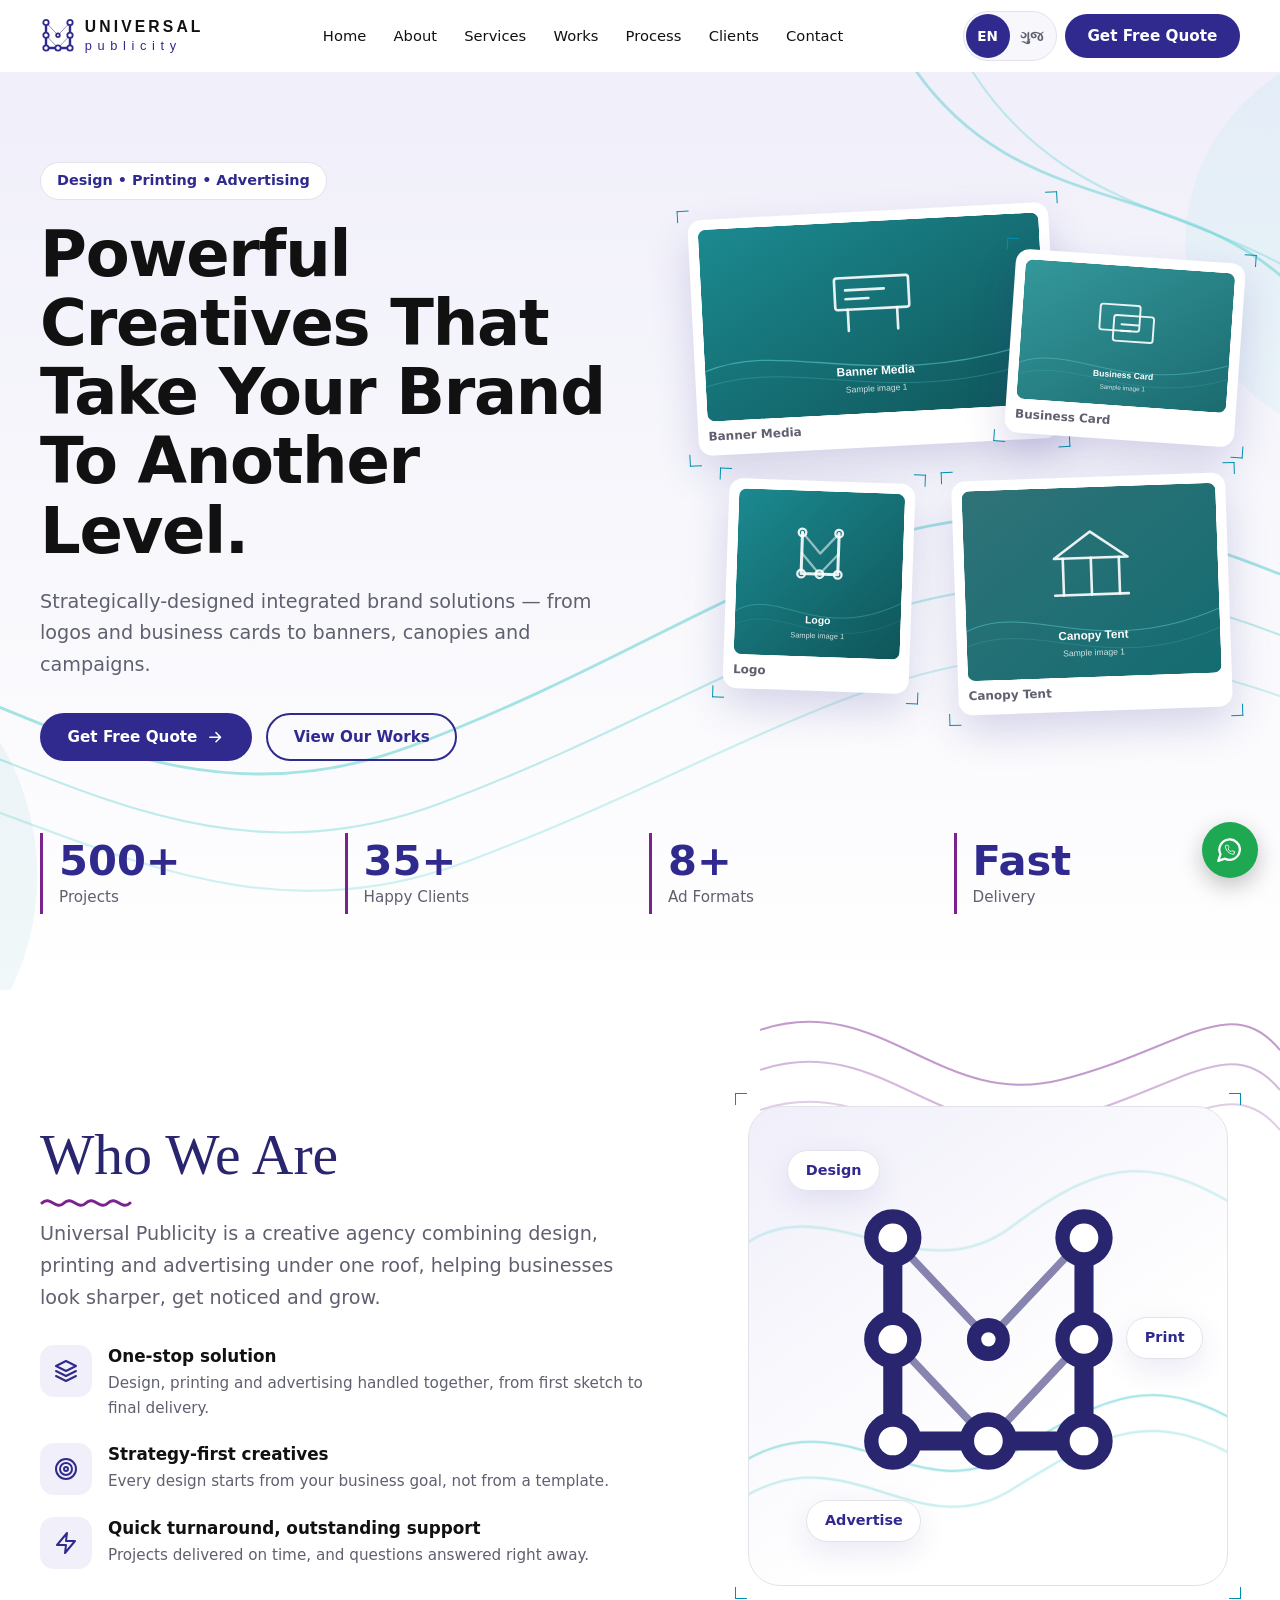
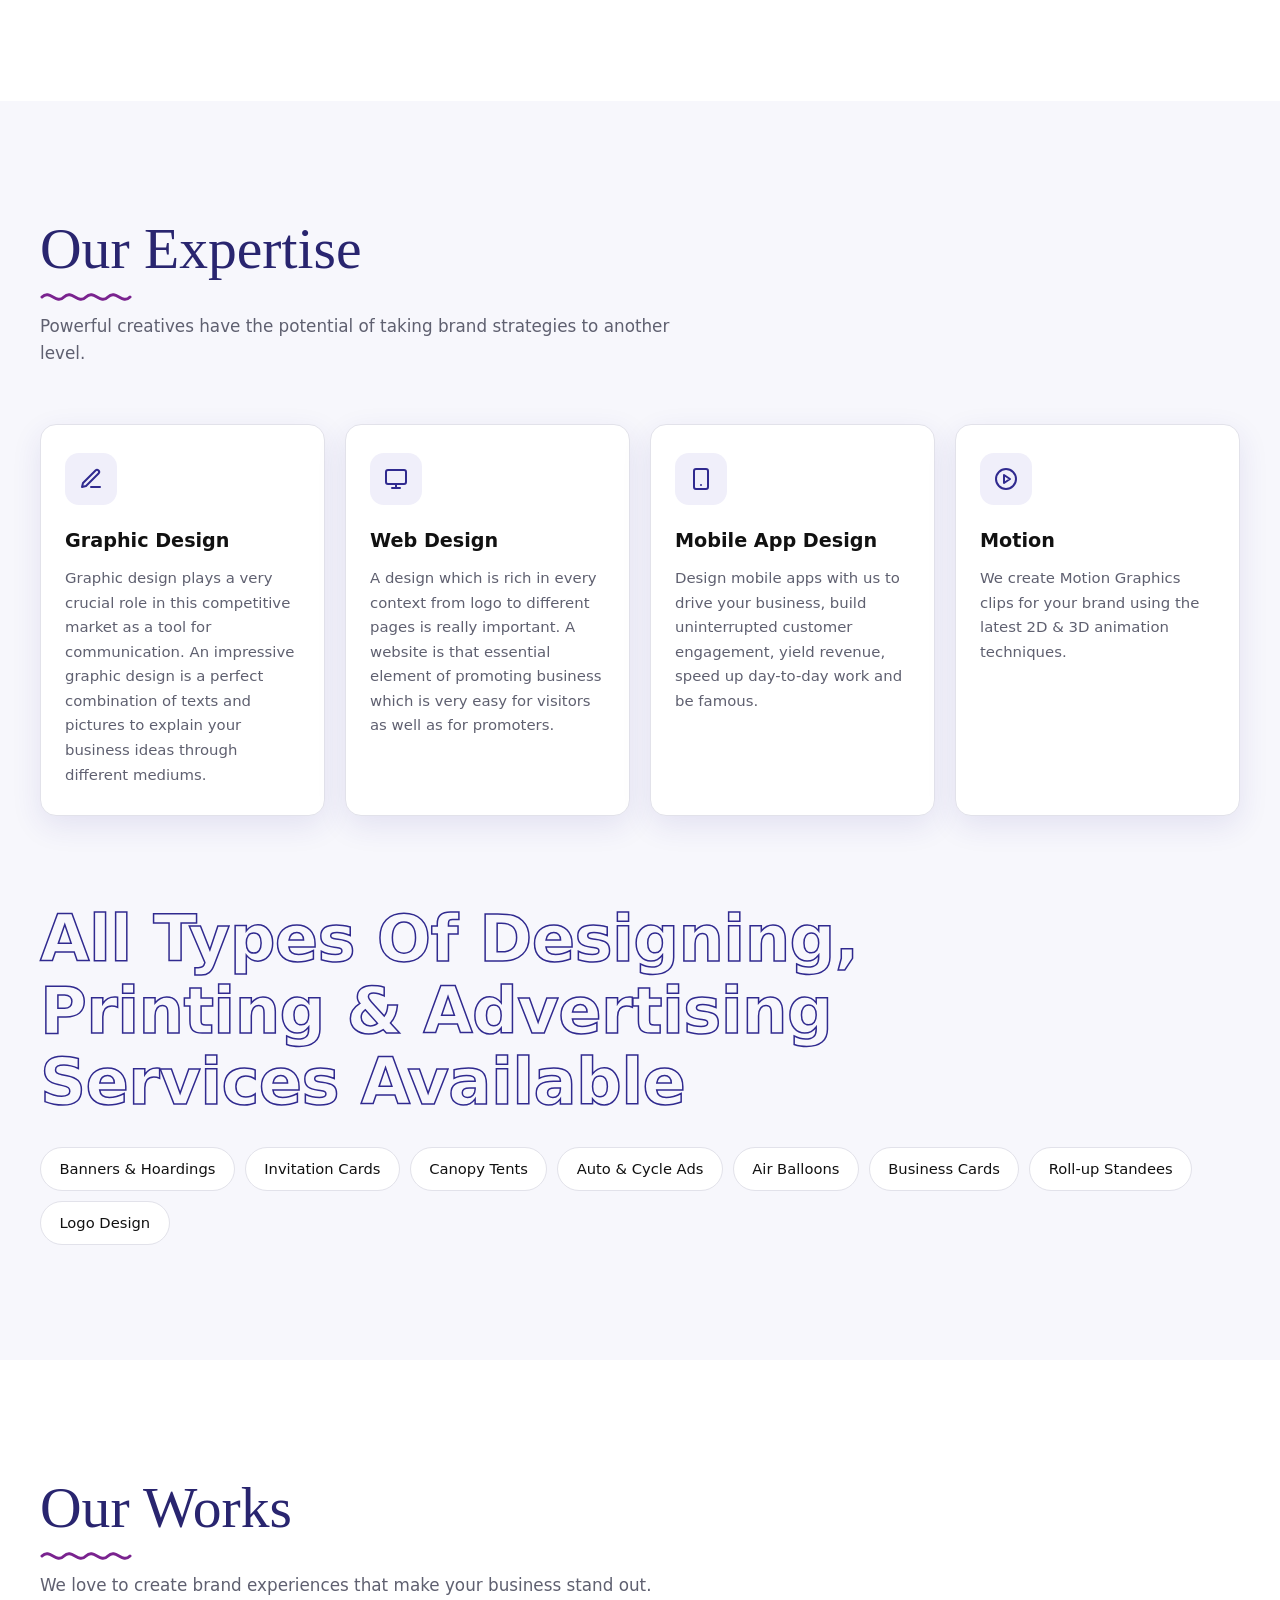
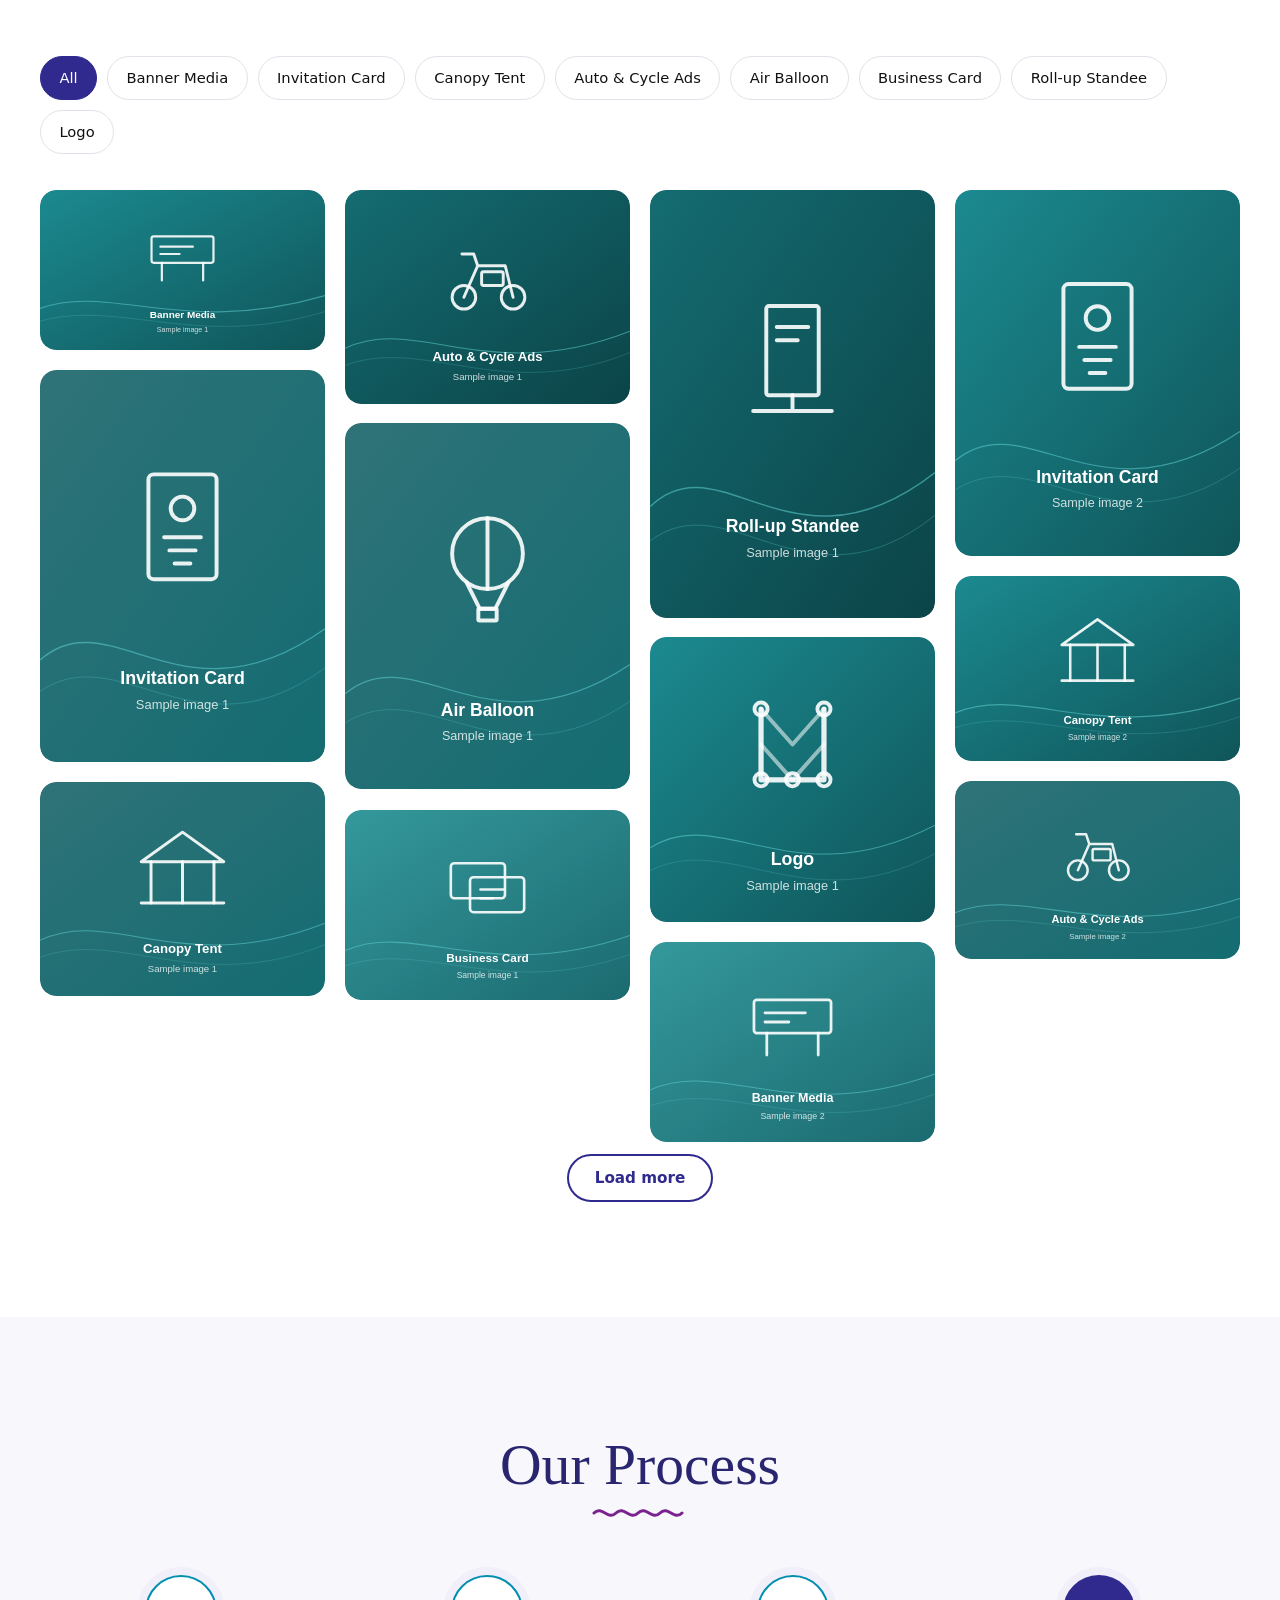
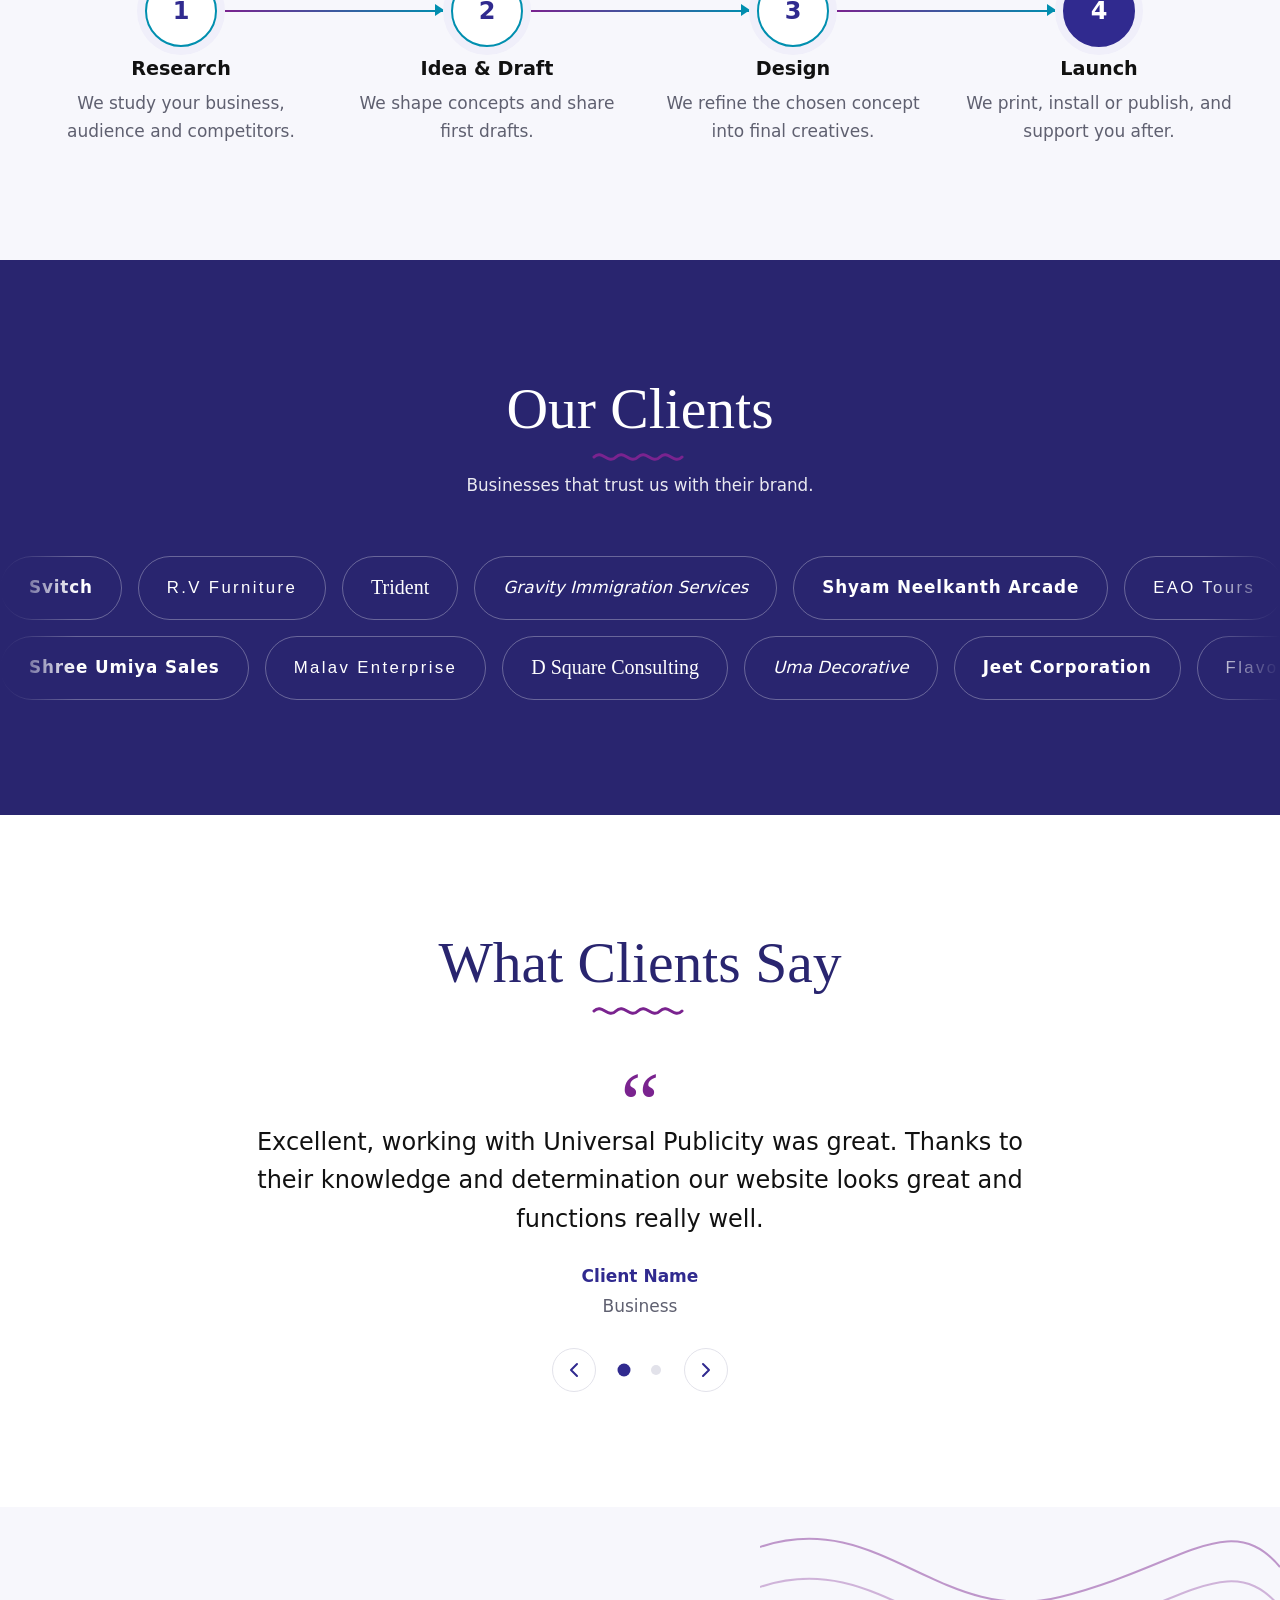
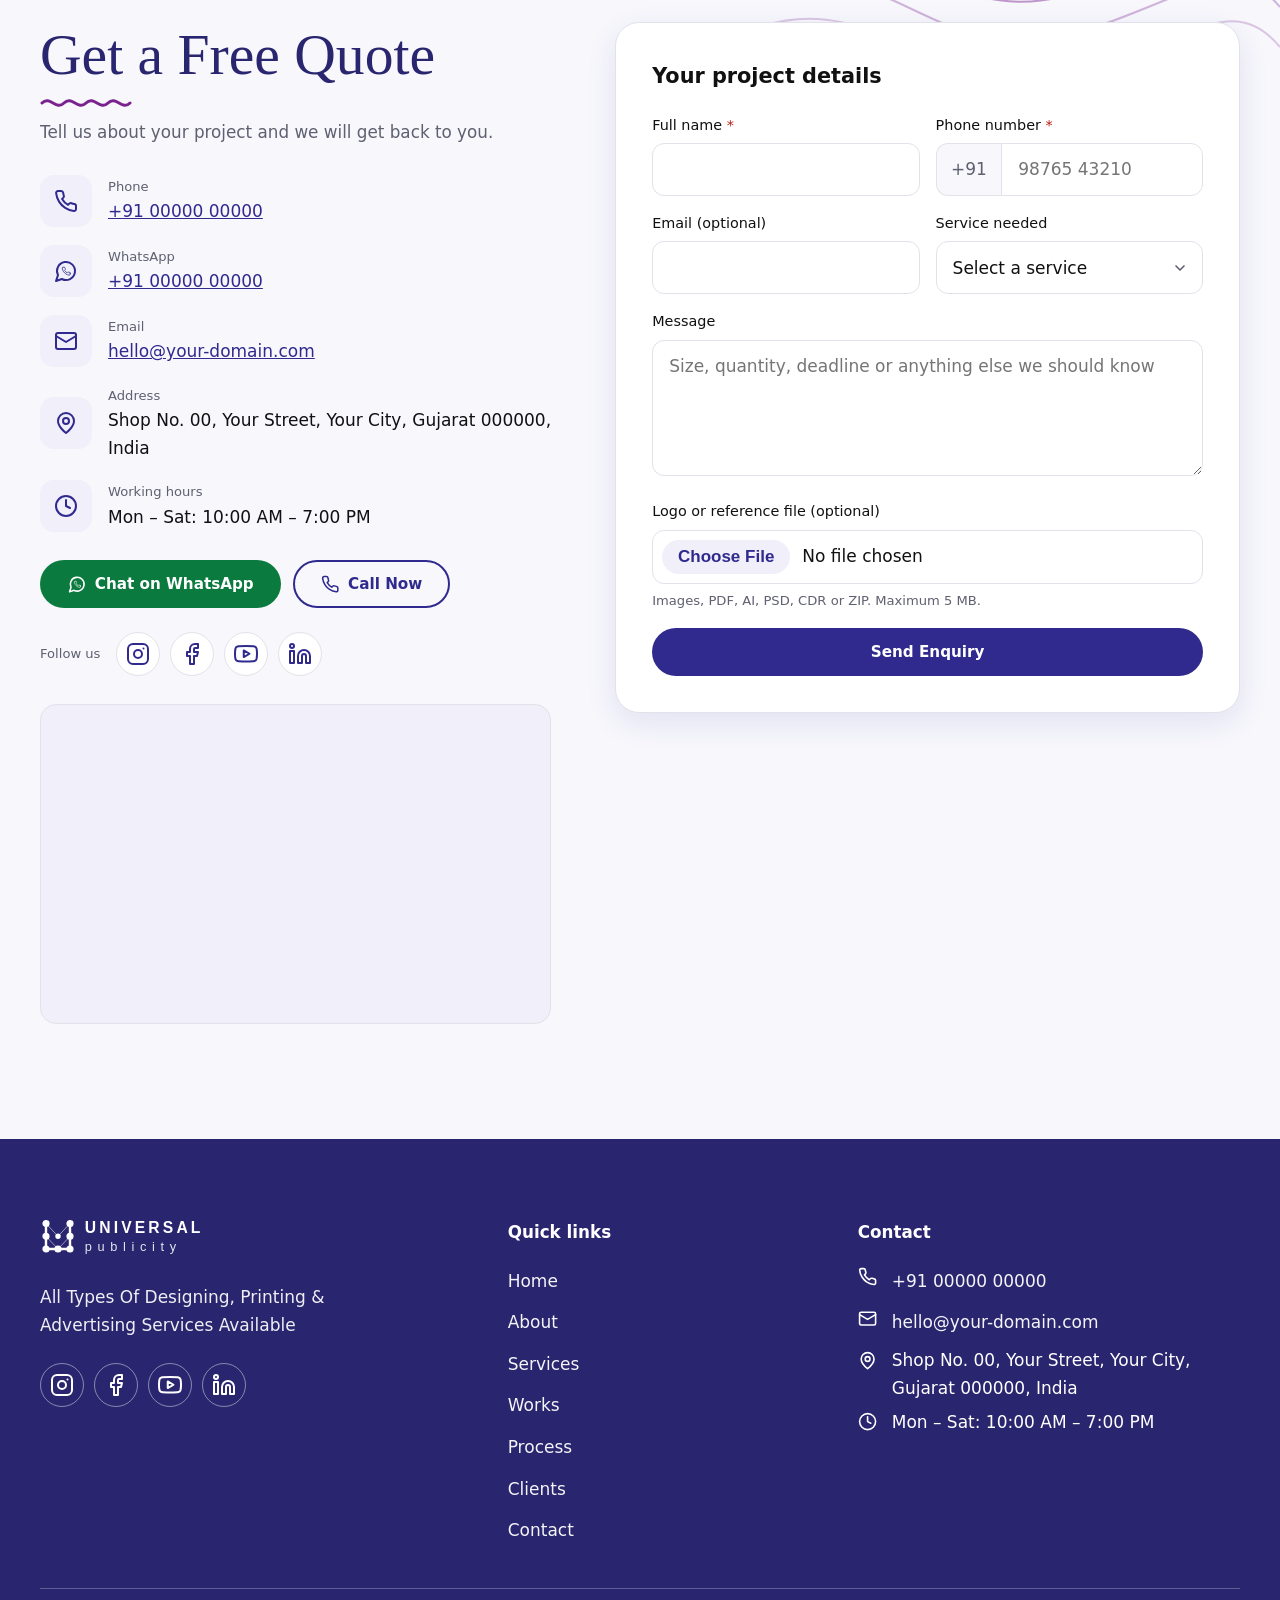
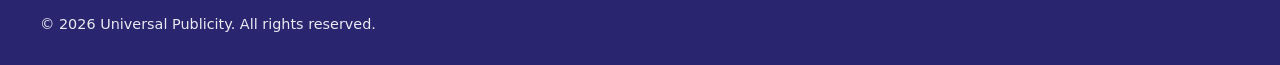
==== commit e9316741: "Add files via upload" ====
--- a/index.html
+++ b/index.html
@@ -1,13 +1,14 @@
-<!doctype html>
+<!DOCTYPE html>
 <html lang="en">
- <head>
+<head>
   <meta charset="utf-8">
   <meta name="viewport" content="width=device-width, initial-scale=1">
+
   <title>Universal Publicity | Design, Printing &amp; Advertising Agency in Gujarat</title>
   <meta name="description" content="Universal Publicity offers all types of designing, printing and advertising services: logos, business cards, banners, invitation cards, canopies, auto and cycle ads, air balloons and more. Get a free quote today.">
-  <link rel="canonical" href="https://www.your-domain.com/">
-  <!-- REPLACE with your real domain -->
+  <link rel="canonical" href="https://www.your-domain.com/"><!-- REPLACE with your real domain -->
   <meta name="theme-color" content="#2F7378">
+
   <!-- Open Graph / Twitter (REPLACE the domain and add assets/og-image.jpg, 1200x630) -->
   <meta property="og:type" content="website">
   <meta property="og:site_name" content="Universal Publicity">
@@ -19,22 +20,27 @@
   <meta name="twitter:title" content="Universal Publicity | Design, Printing &amp; Advertising">
   <meta name="twitter:description" content="Powerful creatives that take your brand to another level.">
   <meta name="twitter:image" content="https://www.your-domain.com/assets/og-image.jpg">
+
   <!-- Favicon (inline SVG of the "U" mark) -->
   <link rel="icon" href="data:image/svg+xml,%3Csvg xmlns='http://www.w3.org/2000/svg' viewBox='0 0 48 48'%3E%3Cpath d='M8 6v34h32V6' fill='none' stroke='%23146C71' stroke-width='6' stroke-linejoin='round' stroke-linecap='round'/%3E%3C/svg%3E">
+
   <!-- Google Fonts (the only external resource) -->
   <link rel="preconnect" href="https://fonts.googleapis.com">
   <link rel="preconnect" href="https://fonts.gstatic.com" crossorigin>
-  <link href="https://fonts.googleapis.com/css2?family=Bai+Jamjuree:wght@300;600&amp;family=Kaushan+Script&amp;family=Noto+Sans+Gujarati:wght@400;500;600;700&amp;family=Poppins:ital,wght@0,400;0,500;0,600;0,700;1,500&amp;display=swap" rel="stylesheet">
-  <link rel="stylesheet" href="css/common.css">
-  <link rel="stylesheet" href="css/home.css">
+  <link href="https://fonts.googleapis.com/css2?family=Bai+Jamjuree:wght@300;600&family=Kaushan+Script&family=Noto+Sans+Gujarati:wght@400;500;600;700&family=Poppins:ital,wght@0,400;0,500;0,600;0,700;1,500&display=swap" rel="stylesheet">
+
+  <link rel="stylesheet" href="css/style.css">
+
   <!-- Runs before first paint: enables scroll-reveal styles and restores the saved language -->
   <script>
     document.documentElement.classList.add('js');
     try { if (localStorage.getItem('up_lang') === 'gu') { document.documentElement.lang = 'gu'; } } catch (e) {}
   </script>
+
   <script src="js/data.js" defer></script>
   <script src="js/i18n.js" defer></script>
   <script src="js/main.js" defer></script>
+
   <!-- Google Analytics 4 (uncomment and replace G-XXXXXXXXXX)
   <script async src="https://www.googletagmanager.com/gtag/js?id=G-XXXXXXXXXX"></script>
   <script>
@@ -44,6 +50,7 @@
     gtag('config', 'G-XXXXXXXXXX');
   </script>
   -->
+
   <!-- Structured data. REPLACE every placeholder value. -->
   <script type="application/ld+json">
   {
@@ -72,341 +79,520 @@
     ]
   }
   </script>
- </head>
- <body>
+</head>
+
+<body>
   <!-- ======================= SVG ICON SPRITE ======================= -->
   <svg width="0" height="0" style="position:absolute" aria-hidden="true" focusable="false">
-   <defs>
-    <!-- Brand mark: a square "U" built from connected nodes and lines -->
-    <linearGradient id="brand-grad" x1="0" y1="0" x2="1" y2="1">
-     <stop offset="0" stop-color="#0E88A8" /> <stop offset="1" stop-color="#5C2C7A" />
-    </linearGradient>
-    <symbol id="logo-mark" viewBox="0 0 48 48">
-     <g fill="none" stroke="url(#brand-grad)" stroke-linecap="round" stroke-linejoin="round">
-      <path d="M8 6v34h32V6" stroke-width="3.2" /> <path d="M8 6l16 17 16-17M8 23l16 17 16-17" stroke-width="1.3" opacity=".55" />
-     </g>
-     <g fill="#fff" stroke="url(#brand-grad)" stroke-width="2.4">
-      <circle cx="8" cy="6" r="3.6" /><circle cx="8" cy="23" r="3.6" /><circle cx="8" cy="40" r="3.6" /> <circle cx="24" cy="40" r="3.6" /><circle cx="40" cy="40" r="3.6" /><circle cx="40" cy="23" r="3.6" /> <circle cx="40" cy="6" r="3.6" /><circle cx="24" cy="23" r="2.4" />
-     </g>
-    </symbol>
-    <!-- Registration mark (printing motif) -->
-    <symbol id="reg-mark" viewBox="0 0 40 40">
-     <g fill="none" stroke="currentColor" stroke-width="1.5">
-      <circle cx="20" cy="20" r="9" /><circle cx="20" cy="20" r="2.5" /><path d="M20 2v36M2 20h36" />
-     </g>
-    </symbol>
-    <symbol id="i-menu" viewBox="0 0 24 24">
-     <path d="M4 6h16M4 12h16M4 18h16" />
-    </symbol>
-    <symbol id="i-close" viewBox="0 0 24 24">
-     <path d="M6 6l12 12M18 6L6 18" />
-    </symbol>
-    <symbol id="i-arrow" viewBox="0 0 24 24">
-     <path d="M5 12h14M13 6l6 6-6 6" />
-    </symbol>
-    <symbol id="i-left" viewBox="0 0 24 24">
-     <path d="M15 6l-6 6 6 6" />
-    </symbol>
-    <symbol id="i-right" viewBox="0 0 24 24">
-     <path d="M9 6l6 6-6 6" />
-    </symbol>
-    <symbol id="i-up" viewBox="0 0 24 24">
-     <path d="M12 19V5M6 11l6-6 6 6" />
-    </symbol>
-    <symbol id="i-phone" viewBox="0 0 24 24">
-     <path d="M22 16.92v3a2 2 0 0 1-2.18 2 19.79 19.79 0 0 1-8.63-3.07 19.5 19.5 0 0 1-6-6 19.79 19.79 0 0 1-3.07-8.67A2 2 0 0 1 4.11 2h3a2 2 0 0 1 2 1.72 12.84 12.84 0 0 0 .7 2.81 2 2 0 0 1-.45 2.11L8.09 9.91a16 16 0 0 0 6 6l1.27-1.27a2 2 0 0 1 2.11-.45 12.84 12.84 0 0 0 2.81.7A2 2 0 0 1 22 16.92z" />
-    </symbol>
-    <symbol id="i-mail" viewBox="0 0 24 24">
-     <rect x="2" y="4" width="20" height="16" rx="2" /><path d="M22 7l-10 6L2 7" />
-    </symbol>
-    <symbol id="i-pin" viewBox="0 0 24 24">
-     <path d="M20 10c0 6-8 12-8 12S4 16 4 10a8 8 0 0 1 16 0z" /><circle cx="12" cy="10" r="3" />
-    </symbol>
-    <symbol id="i-clock" viewBox="0 0 24 24">
-     <circle cx="12" cy="12" r="10" /><path d="M12 6v6l4 2" />
-    </symbol>
-    <symbol id="i-whatsapp" viewBox="0 0 24 24">
-     <path d="M7.9 20A9 9 0 1 0 4 16.1L2 22z" /><path transform="translate(7.4 7.4) scale(.4)" d="M22 16.92v3a2 2 0 0 1-2.18 2 19.79 19.79 0 0 1-8.63-3.07 19.5 19.5 0 0 1-6-6 19.79 19.79 0 0 1-3.07-8.67A2 2 0 0 1 4.11 2h3a2 2 0 0 1 2 1.72 12.84 12.84 0 0 0 .7 2.81 2 2 0 0 1-.45 2.11L8.09 9.91a16 16 0 0 0 6 6l1.27-1.27a2 2 0 0 1 2.11-.45 12.84 12.84 0 0 0 2.81.7A2 2 0 0 1 22 16.92z" />
-    </symbol>
-    <symbol id="i-instagram" viewBox="0 0 24 24">
-     <rect x="2" y="2" width="20" height="20" rx="5" /><circle cx="12" cy="12" r="4" /><path d="M17.5 6.5h.01" />
-    </symbol>
-    <symbol id="i-facebook" viewBox="0 0 24 24">
-     <path d="M18 2h-3a5 5 0 0 0-5 5v3H7v4h3v8h4v-8h3l1-4h-4V7a1 1 0 0 1 1-1h3z" />
-    </symbol>
-    <symbol id="i-youtube" viewBox="0 0 24 24">
-     <path d="M22.54 6.42a2.78 2.78 0 0 0-1.94-2C18.88 4 12 4 12 4s-6.88 0-8.6.46a2.78 2.78 0 0 0-1.94 2A29 29 0 0 0 1 11.75a29 29 0 0 0 .46 5.33A2.78 2.78 0 0 0 3.4 19c1.72.46 8.6.46 8.6.46s6.88 0 8.6-.46a2.78 2.78 0 0 0 1.94-2 29 29 0 0 0 .46-5.25 29 29 0 0 0-.46-5.33z" /><path d="M9.75 15.02l5.75-3.27-5.75-3.27z" />
-    </symbol>
-    <symbol id="i-linkedin" viewBox="0 0 24 24">
-     <path d="M16 8a6 6 0 0 1 6 6v7h-4v-7a2 2 0 0 0-2-2 2 2 0 0 0-2 2v7h-4v-7a6 6 0 0 1 6-6z" /><rect x="2" y="9" width="4" height="12" /><circle cx="4" cy="4" r="2" />
-    </symbol>
-    <symbol id="i-layers" viewBox="0 0 24 24">
-     <path d="M12 2L2 7l10 5 10-5z" /><path d="M2 17l10 5 10-5M2 12l10 5 10-5" />
-    </symbol>
-    <symbol id="i-target" viewBox="0 0 24 24">
-     <circle cx="12" cy="12" r="10" /><circle cx="12" cy="12" r="6" /><circle cx="12" cy="12" r="2" />
-    </symbol>
-    <symbol id="i-zap" viewBox="0 0 24 24">
-     <path d="M13 2L3 14h9l-1 8 10-12h-9z" />
-    </symbol>
-    <symbol id="i-pen" viewBox="0 0 24 24">
-     <path d="M12 20h9" /><path d="M16.5 3.5a2.12 2.12 0 0 1 3 3L7 19l-4 1 1-4z" />
-    </symbol>
-    <symbol id="i-monitor" viewBox="0 0 24 24">
-     <rect x="2" y="3" width="20" height="14" rx="2" /><path d="M8 21h8M12 17v4" />
-    </symbol>
-    <symbol id="i-phone-ui" viewBox="0 0 24 24">
-     <rect x="5" y="2" width="14" height="20" rx="2" /><path d="M12 18h.01" />
-    </symbol>
-    <symbol id="i-play" viewBox="0 0 24 24">
-     <circle cx="12" cy="12" r="10" /><path d="M10 8l6 4-6 4z" />
-    </symbol>
-   </defs>
+    <defs>
+      <!-- Brand mark: a square "U" built from connected nodes and lines -->
+      <symbol id="logo-mark" viewBox="0 0 48 48">
+        <g fill="none" stroke="currentColor" stroke-linecap="round" stroke-linejoin="round">
+          <path d="M8 6v34h32V6" stroke-width="3.2"/>
+          <path d="M8 6l16 17 16-17M8 23l16 17 16-17" stroke-width="1.3" opacity=".55"/>
+        </g>
+        <g fill="#fff" stroke="currentColor" stroke-width="2.4">
+          <circle cx="8" cy="6" r="3.6"/><circle cx="8" cy="23" r="3.6"/><circle cx="8" cy="40" r="3.6"/>
+          <circle cx="24" cy="40" r="3.6"/><circle cx="40" cy="40" r="3.6"/><circle cx="40" cy="23" r="3.6"/>
+          <circle cx="40" cy="6" r="3.6"/><circle cx="24" cy="23" r="2.4"/>
+        </g>
+      </symbol>
+
+      <!-- Registration mark (printing motif) -->
+      <symbol id="reg-mark" viewBox="0 0 40 40">
+        <g fill="none" stroke="currentColor" stroke-width="1.5"><circle cx="20" cy="20" r="9"/><circle cx="20" cy="20" r="2.5"/><path d="M20 2v36M2 20h36"/></g>
+      </symbol>
+
+      <symbol id="i-menu" viewBox="0 0 24 24"><path d="M4 6h16M4 12h16M4 18h16"/></symbol>
+      <symbol id="i-close" viewBox="0 0 24 24"><path d="M6 6l12 12M18 6L6 18"/></symbol>
+      <symbol id="i-arrow" viewBox="0 0 24 24"><path d="M5 12h14M13 6l6 6-6 6"/></symbol>
+      <symbol id="i-left" viewBox="0 0 24 24"><path d="M15 6l-6 6 6 6"/></symbol>
+      <symbol id="i-right" viewBox="0 0 24 24"><path d="M9 6l6 6-6 6"/></symbol>
+      <symbol id="i-up" viewBox="0 0 24 24"><path d="M12 19V5M6 11l6-6 6 6"/></symbol>
+      <symbol id="i-phone" viewBox="0 0 24 24"><path d="M22 16.92v3a2 2 0 0 1-2.18 2 19.79 19.79 0 0 1-8.63-3.07 19.5 19.5 0 0 1-6-6 19.79 19.79 0 0 1-3.07-8.67A2 2 0 0 1 4.11 2h3a2 2 0 0 1 2 1.72 12.84 12.84 0 0 0 .7 2.81 2 2 0 0 1-.45 2.11L8.09 9.91a16 16 0 0 0 6 6l1.27-1.27a2 2 0 0 1 2.11-.45 12.84 12.84 0 0 0 2.81.7A2 2 0 0 1 22 16.92z"/></symbol>
+      <symbol id="i-mail" viewBox="0 0 24 24"><rect x="2" y="4" width="20" height="16" rx="2"/><path d="M22 7l-10 6L2 7"/></symbol>
+      <symbol id="i-pin" viewBox="0 0 24 24"><path d="M20 10c0 6-8 12-8 12S4 16 4 10a8 8 0 0 1 16 0z"/><circle cx="12" cy="10" r="3"/></symbol>
+      <symbol id="i-clock" viewBox="0 0 24 24"><circle cx="12" cy="12" r="10"/><path d="M12 6v6l4 2"/></symbol>
+      <symbol id="i-whatsapp" viewBox="0 0 24 24"><path d="M7.9 20A9 9 0 1 0 4 16.1L2 22z"/><path transform="translate(7.4 7.4) scale(.4)" d="M22 16.92v3a2 2 0 0 1-2.18 2 19.79 19.79 0 0 1-8.63-3.07 19.5 19.5 0 0 1-6-6 19.79 19.79 0 0 1-3.07-8.67A2 2 0 0 1 4.11 2h3a2 2 0 0 1 2 1.72 12.84 12.84 0 0 0 .7 2.81 2 2 0 0 1-.45 2.11L8.09 9.91a16 16 0 0 0 6 6l1.27-1.27a2 2 0 0 1 2.11-.45 12.84 12.84 0 0 0 2.81.7A2 2 0 0 1 22 16.92z"/></symbol>
+      <symbol id="i-instagram" viewBox="0 0 24 24"><rect x="2" y="2" width="20" height="20" rx="5"/><circle cx="12" cy="12" r="4"/><path d="M17.5 6.5h.01"/></symbol>
+      <symbol id="i-facebook" viewBox="0 0 24 24"><path d="M18 2h-3a5 5 0 0 0-5 5v3H7v4h3v8h4v-8h3l1-4h-4V7a1 1 0 0 1 1-1h3z"/></symbol>
+      <symbol id="i-youtube" viewBox="0 0 24 24"><path d="M22.54 6.42a2.78 2.78 0 0 0-1.94-2C18.88 4 12 4 12 4s-6.88 0-8.6.46a2.78 2.78 0 0 0-1.94 2A29 29 0 0 0 1 11.75a29 29 0 0 0 .46 5.33A2.78 2.78 0 0 0 3.4 19c1.72.46 8.6.46 8.6.46s6.88 0 8.6-.46a2.78 2.78 0 0 0 1.94-2 29 29 0 0 0 .46-5.25 29 29 0 0 0-.46-5.33z"/><path d="M9.75 15.02l5.75-3.27-5.75-3.27z"/></symbol>
+      <symbol id="i-linkedin" viewBox="0 0 24 24"><path d="M16 8a6 6 0 0 1 6 6v7h-4v-7a2 2 0 0 0-2-2 2 2 0 0 0-2 2v7h-4v-7a6 6 0 0 1 6-6z"/><rect x="2" y="9" width="4" height="12"/><circle cx="4" cy="4" r="2"/></symbol>
+      <symbol id="i-layers" viewBox="0 0 24 24"><path d="M12 2L2 7l10 5 10-5z"/><path d="M2 17l10 5 10-5M2 12l10 5 10-5"/></symbol>
+      <symbol id="i-target" viewBox="0 0 24 24"><circle cx="12" cy="12" r="10"/><circle cx="12" cy="12" r="6"/><circle cx="12" cy="12" r="2"/></symbol>
+      <symbol id="i-zap" viewBox="0 0 24 24"><path d="M13 2L3 14h9l-1 8 10-12h-9z"/></symbol>
+      <symbol id="i-pen" viewBox="0 0 24 24"><path d="M12 20h9"/><path d="M16.5 3.5a2.12 2.12 0 0 1 3 3L7 19l-4 1 1-4z"/></symbol>
+      <symbol id="i-monitor" viewBox="0 0 24 24"><rect x="2" y="3" width="20" height="14" rx="2"/><path d="M8 21h8M12 17v4"/></symbol>
+      <symbol id="i-phone-ui" viewBox="0 0 24 24"><rect x="5" y="2" width="14" height="20" rx="2"/><path d="M12 18h.01"/></symbol>
+      <symbol id="i-play" viewBox="0 0 24 24"><circle cx="12" cy="12" r="10"/><path d="M10 8l6 4-6 4z"/></symbol>
+    </defs>
   </svg>
-  <a class="skip-link" href="#main" data-i18n="skip">Skip to main content</a> <!-- Scroll progress -->
-  <div class="progress" aria-hidden="true">
-   <div class="progress__bar" id="progress-bar"></div>
-  </div>
+
+  <a class="skip-link" href="#main" data-i18n="skip">Skip to main content</a>
+
+  <!-- Scroll progress -->
+  <div class="progress" aria-hidden="true"><div class="progress__bar" id="progress-bar"></div></div>
+
   <!-- ======================= HEADER ======================= -->
   <header class="site-header" id="site-header">
-   <div class="container header__inner">
-    <a class="logo" href="index.html" aria-label="Universal Publicity, home"> 
-     <svg class="logo__mark" aria-hidden="true" focusable="false">
-      <use href="#logo-mark" />
-     </svg> 
-     <span class="logo__text"> <span class="logo__name">UNIVERSAL</span> <span class="logo__sub">publicity</span> </span> 
-    </a>
-    <div class="nav-backdrop" id="nav-backdrop"></div>
-    <nav class="nav" id="site-nav" data-i18n-aria-label="nav.label" aria-label="Main navigation">
-     <ul class="nav__list">
-      <li><a class="nav__link" data-nav href="index.html" data-i18n="nav.home">Home</a></li>
-      <li><a class="nav__link" data-nav href="about.html" data-i18n="nav.about">About</a></li>
-      <li><a class="nav__link" data-nav href="services.html" data-i18n="nav.services">Services</a></li>
-      <li><a class="nav__link" data-nav href="works.html" data-i18n="nav.works">Works</a></li>
-      <li><a class="nav__link" data-nav href="process.html" data-i18n="nav.process">Process</a></li>
-      <li><a class="nav__link" data-nav href="clients.html" data-i18n="nav.clients">Clients</a></li>
-      <li><a class="nav__link" data-nav href="contact.html" data-i18n="nav.contact">Contact</a></li>
-     </ul>
-     <a class="btn btn--primary nav__quote" href="contact.html"><span data-i18n="cta.quote">Get Free Quote</span></a>
-    </nav>
-    <div class="header__actions">
-     <div class="lang" role="group" data-i18n-aria-label="lang.label" aria-label="Language">
-      <button type="button" data-lang="en" aria-pressed="true">EN</button>
-      <button type="button" data-lang="gu" aria-pressed="false" lang="gu">ગુજ</button>
-     </div>
-     <a class="btn btn--primary header__quote" href="contact.html"><span data-i18n="cta.quote">Get Free Quote</span></a>
-     <button class="menu-btn" id="menu-btn" type="button" aria-expanded="false" aria-controls="site-nav" data-i18n-aria-label="menu.open" aria-label="Open menu">
-      <svg class="icon icon--open" aria-hidden="true" focusable="false">
-       <use href="#i-menu" />
+    <div class="container header__inner">
+      <a class="logo" href="#home" aria-label="Universal Publicity, home">
+        <svg class="logo__mark" aria-hidden="true" focusable="false"><use href="#logo-mark"/></svg>
+        <span class="logo__text">
+          <span class="logo__name">UNIVERSAL</span>
+          <span class="logo__sub">publicity</span>
+        </span>
+      </a>
+
+      <div class="nav-backdrop" id="nav-backdrop"></div>
+      <nav class="nav" id="site-nav" data-i18n-aria-label="nav.label" aria-label="Main navigation">
+        <ul class="nav__list">
+          <li><a class="nav__link" data-nav href="#home" data-i18n="nav.home">Home</a></li>
+          <li><a class="nav__link" data-nav href="#about" data-i18n="nav.about">About</a></li>
+          <li><a class="nav__link" data-nav href="#services" data-i18n="nav.services">Services</a></li>
+          <li><a class="nav__link" data-nav href="#works" data-i18n="nav.works">Works</a></li>
+          <li><a class="nav__link" data-nav href="#process" data-i18n="nav.process">Process</a></li>
+          <li><a class="nav__link" data-nav href="#clients" data-i18n="nav.clients">Clients</a></li>
+          <li><a class="nav__link" data-nav href="#contact" data-i18n="nav.contact">Contact</a></li>
+        </ul>
+        <a class="btn btn--primary nav__quote" href="#contact"><span data-i18n="cta.quote">Get Free Quote</span></a>
+      </nav>
+
+      <div class="header__actions">
+        <div class="lang" role="group" data-i18n-aria-label="lang.label" aria-label="Language">
+          <button type="button" data-lang="en" aria-pressed="true">EN</button>
+          <button type="button" data-lang="gu" aria-pressed="false" lang="gu">ગુજ</button>
+        </div>
+        <a class="btn btn--primary header__quote" href="#contact"><span data-i18n="cta.quote">Get Free Quote</span></a>
+        <button class="menu-btn" id="menu-btn" type="button" aria-expanded="false" aria-controls="site-nav" data-i18n-aria-label="menu.open" aria-label="Open menu">
+          <svg class="icon icon--open" aria-hidden="true" focusable="false"><use href="#i-menu"/></svg>
+          <svg class="icon icon--close" aria-hidden="true" focusable="false"><use href="#i-close"/></svg>
+        </button>
+      </div>
+    </div>
+  </header>
+
+  <main id="main">
+
+    <!-- ======================= HERO ======================= -->
+    <section class="hero" id="home">
+      <svg class="hero__waves" viewBox="0 0 1440 640" preserveAspectRatio="xMidYMid slice" aria-hidden="true" focusable="false">
+        <g fill="none" stroke="#5FD0D0" stroke-linecap="round">
+          <path d="M-40 420C180 300 320 560 560 470S900 250 1140 340 1400 460 1500 380" stroke-width="2" opacity=".55"/>
+          <path d="M-40 460C200 350 340 600 580 510S920 300 1160 390 1400 500 1500 430" stroke-width="1.5" opacity=".4"/>
+          <path d="M-40 500C220 400 360 640 600 550S940 350 1180 440 1400 540 1500 480" stroke-width="1.5" opacity=".3"/>
+          <path d="M900 -20C980 120 1120 60 1200 180S1400 240 1480 160" stroke-width="2" opacity=".5"/>
+          <path d="M940 -20C1020 130 1160 80 1240 200S1420 260 1500 190" stroke-width="1.5" opacity=".35"/>
+        </g>
+        <circle cx="1240" cy="120" r="140" fill="#5FD0D0" opacity=".08"/>
+        <circle cx="120" cy="560" r="180" fill="#1B8A90" opacity=".06"/>
       </svg>
-      <svg class="icon icon--close" aria-hidden="true" focusable="false">
-       <use href="#i-close" />
-      </svg>
-     </button>
-    </div>
-   </div>
-  </header>
-  <main id="main">
-   <!-- ======================= HERO ======================= -->
-   <section class="hero" id="home">
-    <svg class="hero__waves" viewBox="0 0 1440 640" preserveAspectRatio="xMidYMid slice" aria-hidden="true" focusable="false">
-     <g fill="none" stroke="#5FD0D0" stroke-linecap="round">
-      <path d="M-40 420C180 300 320 560 560 470S900 250 1140 340 1400 460 1500 380" stroke-width="2" opacity=".55" /> <path d="M-40 460C200 350 340 600 580 510S920 300 1160 390 1400 500 1500 430" stroke-width="1.5" opacity=".4" /> <path d="M-40 500C220 400 360 640 600 550S940 350 1180 440 1400 540 1500 480" stroke-width="1.5" opacity=".3" /> <path d="M900 -20C980 120 1120 60 1200 180S1400 240 1480 160" stroke-width="2" opacity=".5" /> <path d="M940 -20C1020 130 1160 80 1240 200S1420 260 1500 190" stroke-width="1.5" opacity=".35" />
-     </g>
-     <circle cx="1240" cy="120" r="140" fill="#5FD0D0" opacity=".08" /> <circle cx="120" cy="560" r="180" fill="#1B8A90" opacity=".06" />
-    </svg>
-    <div class="container hero__grid">
-     <div class="hero__copy">
-      <p class="hero__label" data-i18n="hero.label">Design • Printing • Advertising</p>
-      <h1 class="hero__title" data-i18n="hero.h1">Powerful Creatives That Take Your Brand To Another Level.</h1>
-      <p class="hero__sub" data-i18n="hero.sub">Strategically-designed integrated brand solutions — from logos and business cards to banners, canopies and campaigns.</p>
-      <div class="hero__cta">
-       <a class="btn btn--primary" href="contact.html"> <span data-i18n="hero.btnQuote">Get Free Quote</span> 
-        <svg class="icon" aria-hidden="true" focusable="false">
-         <use href="#i-arrow" />
-        </svg> </a> <a class="btn btn--secondary" href="works.html"><span data-i18n="hero.btnWorks">View Our Works</span></a>
-      </div>
-     </div>
-     <!-- Decorative collage (desktop only). Images are filled by main.js from data.js -->
-     <div class="collage" aria-hidden="true">
-      <svg class="collage__reg" focusable="false">
-       <use href="#reg-mark" />
-      </svg>
-      <figure class="collage__card crop" style="--r:-3deg;--delay:0s">
-       <img data-collage="banner-media" alt="">
-       <figcaption data-i18n="cat.banner-media">Banner Media</figcaption>
-      </figure>
-      <figure class="collage__card crop" style="--r:4deg;--delay:-2s">
-       <img data-collage="business-card" alt="">
-       <figcaption data-i18n="cat.business-card">Business Card</figcaption>
-      </figure>
-      <figure class="collage__card crop" style="--r:2deg;--delay:-4s">
-       <img data-collage="logo" alt="">
-       <figcaption data-i18n="cat.logo">Logo</figcaption>
-      </figure>
-      <figure class="collage__card crop" style="--r:-2deg;--delay:-1s">
-       <img data-collage="canopy-tent" alt="">
-       <figcaption data-i18n="cat.canopy-tent">Canopy Tent</figcaption>
-      </figure>
-     </div>
-    </div>
-    <div class="container">
-     <!-- REPLACE the numbers below with real figures (keep data-count as a plain number) -->
-     <ul class="stats">
-      <li class="stat"><strong class="stat__value" data-count="500" data-suffix="+">500+</strong><span class="stat__label" data-i18n="stats.projects">Projects</span></li>
-      <li class="stat"><strong class="stat__value" data-count="35" data-suffix="+">35+</strong><span class="stat__label" data-i18n="stats.clients">Happy Clients</span></li>
-      <li class="stat"><strong class="stat__value" data-count="8" data-suffix="+">8+</strong><span class="stat__label" data-i18n="stats.formats">Ad Formats</span></li>
-      <li class="stat"><strong class="stat__value" data-i18n="stats.fast">Fast</strong><span class="stat__label" data-i18n="stats.delivery">Delivery</span></li>
-     </ul>
-    </div>
-   </section>
-   <!-- ======================= TESTIMONIALS ======================= -->
-   <section class="section" id="testimonials">
-    <div class="container">
-     <div class="section-head section-head--center reveal">
-      <h2 class="section-title" data-i18n="testi.title">What Clients Say</h2>
-     </div>
-     <!-- REPLACE the testimonials in js/data.js with real client quotes -->
-     <div class="carousel" id="carousel" role="region" aria-roledescription="carousel" data-i18n-aria-label="testi.label" aria-label="Client testimonials">
-      <div class="carousel__viewport">
-       <div class="carousel__track"></div>
-      </div>
-      <div class="carousel__controls">
-       <button type="button" class="round-btn" id="testi-prev" data-i18n-aria-label="testi.prev" aria-label="Previous testimonial">
-        <svg class="icon" aria-hidden="true" focusable="false">
-         <use href="#i-left" />
-        </svg>
-       </button>
-       <div class="carousel__dots" id="testi-dots"></div>
-       <button type="button" class="round-btn" id="testi-next" data-i18n-aria-label="testi.next" aria-label="Next testimonial">
-        <svg class="icon" aria-hidden="true" focusable="false">
-         <use href="#i-right" />
-        </svg>
-       </button>
-      </div>
-     </div>
-    </div>
-   </section>
+
+      <div class="container hero__grid">
+        <div class="hero__copy">
+          <p class="hero__label" data-i18n="hero.label">Design • Printing • Advertising</p>
+          <h1 class="hero__title" data-i18n="hero.h1">Powerful Creatives That Take Your Brand To Another Level.</h1>
+          <p class="hero__sub" data-i18n="hero.sub">Strategically-designed integrated brand solutions — from logos and business cards to banners, canopies and campaigns.</p>
+          <div class="hero__cta">
+            <a class="btn btn--primary" href="#contact">
+              <span data-i18n="hero.btnQuote">Get Free Quote</span>
+              <svg class="icon" aria-hidden="true" focusable="false"><use href="#i-arrow"/></svg>
+            </a>
+            <a class="btn btn--secondary" href="#works"><span data-i18n="hero.btnWorks">View Our Works</span></a>
+          </div>
+        </div>
+
+        <!-- Decorative collage (desktop only). Images are filled by main.js from data.js -->
+        <div class="collage" aria-hidden="true">
+          <svg class="collage__reg" focusable="false"><use href="#reg-mark"/></svg>
+          <figure class="collage__card crop" style="--r:-3deg;--delay:0s">
+            <img data-collage="banner-media" alt="">
+            <figcaption data-i18n="cat.banner-media">Banner Media</figcaption>
+          </figure>
+          <figure class="collage__card crop" style="--r:4deg;--delay:-2s">
+            <img data-collage="business-card" alt="">
+            <figcaption data-i18n="cat.business-card">Business Card</figcaption>
+          </figure>
+          <figure class="collage__card crop" style="--r:2deg;--delay:-4s">
+            <img data-collage="logo" alt="">
+            <figcaption data-i18n="cat.logo">Logo</figcaption>
+          </figure>
+          <figure class="collage__card crop" style="--r:-2deg;--delay:-1s">
+            <img data-collage="canopy-tent" alt="">
+            <figcaption data-i18n="cat.canopy-tent">Canopy Tent</figcaption>
+          </figure>
+        </div>
+      </div>
+
+      <div class="container">
+        <!-- REPLACE the numbers below with real figures (keep data-count as a plain number) -->
+        <ul class="stats">
+          <li class="stat"><strong class="stat__value" data-count="500" data-suffix="+">500+</strong><span class="stat__label" data-i18n="stats.projects">Projects</span></li>
+          <li class="stat"><strong class="stat__value" data-count="35" data-suffix="+">35+</strong><span class="stat__label" data-i18n="stats.clients">Happy Clients</span></li>
+          <li class="stat"><strong class="stat__value" data-count="8" data-suffix="+">8+</strong><span class="stat__label" data-i18n="stats.formats">Ad Formats</span></li>
+          <li class="stat"><strong class="stat__value" data-i18n="stats.fast">Fast</strong><span class="stat__label" data-i18n="stats.delivery">Delivery</span></li>
+        </ul>
+      </div>
+    </section>
+
+    <!-- ======================= ABOUT ======================= -->
+    <section class="section has-waves" id="about">
+      <div class="container split">
+        <div class="about__copy reveal">
+          <h2 class="section-title" data-i18n="about.title">Who We Are</h2>
+          <!-- EDIT this paragraph to describe your business in your own words -->
+          <p class="lead" data-i18n="about.p">Universal Publicity is a creative agency combining design, printing and advertising under one roof, helping businesses look sharper, get noticed and grow.</p>
+          <ul class="highlights">
+            <li>
+              <span class="icon-tile"><svg class="icon" aria-hidden="true" focusable="false"><use href="#i-layers"/></svg></span>
+              <div><h3 data-i18n="about.h1.t">One-stop solution</h3><p data-i18n="about.h1.d">Design, printing and advertising handled together, from first sketch to final delivery.</p></div>
+            </li>
+            <li>
+              <span class="icon-tile"><svg class="icon" aria-hidden="true" focusable="false"><use href="#i-target"/></svg></span>
+              <div><h3 data-i18n="about.h2.t">Strategy-first creatives</h3><p data-i18n="about.h2.d">Every design starts from your business goal, not from a template.</p></div>
+            </li>
+            <li>
+              <span class="icon-tile"><svg class="icon" aria-hidden="true" focusable="false"><use href="#i-zap"/></svg></span>
+              <div><h3 data-i18n="about.h3.t">Quick turnaround, outstanding support</h3><p data-i18n="about.h3.d">Projects delivered on time, and questions answered right away.</p></div>
+            </li>
+          </ul>
+        </div>
+
+        <!-- Replace with a real team / workshop photo when available -->
+        <div class="about__art reveal crop" style="--d:.12s" aria-hidden="true">
+          <svg class="about__waves" viewBox="0 0 400 400" preserveAspectRatio="none" focusable="false">
+            <g fill="none" stroke="#5FD0D0" stroke-width="2" opacity=".55">
+              <path d="M-10 300C80 240 140 340 220 290S340 220 420 270"/>
+              <path d="M-10 330C80 270 140 370 220 320S340 250 420 300" opacity=".6"/>
+              <path d="M-10 120C60 60 140 160 220 100S340 40 420 90" opacity=".5"/>
+            </g>
+          </svg>
+          <svg class="about__mark" focusable="false"><use href="#logo-mark"/></svg>
+          <span class="tag tag--1" data-i18n="tag.design">Design</span>
+          <span class="tag tag--2" data-i18n="tag.print">Print</span>
+          <span class="tag tag--3" data-i18n="tag.advertise">Advertise</span>
+        </div>
+      </div>
+    </section>
+
+    <!-- ======================= SERVICES ======================= -->
+    <section class="section section--soft" id="services">
+      <div class="container">
+        <div class="section-head reveal">
+          <h2 class="section-title" data-i18n="services.title">Our Expertise</h2>
+          <p class="section-sub" data-i18n="services.sub">Powerful creatives have the potential of taking brand strategies to another level.</p>
+        </div>
+
+        <div class="services">
+          <article class="service reveal">
+            <span class="icon-tile"><svg class="icon" aria-hidden="true" focusable="false"><use href="#i-pen"/></svg></span>
+            <h3 data-i18n="s1.t">Graphic Design</h3>
+            <p data-i18n="s1.d">Graphic design plays a very crucial role in this competitive market as a tool for communication. An impressive graphic design is a perfect combination of texts and pictures to explain your business ideas through different mediums.</p>
+          </article>
+          <article class="service reveal" style="--d:.08s">
+            <span class="icon-tile"><svg class="icon" aria-hidden="true" focusable="false"><use href="#i-monitor"/></svg></span>
+            <h3 data-i18n="s2.t">Web Design</h3>
+            <p data-i18n="s2.d">A design which is rich in every context from logo to different pages is really important. A website is that essential element of promoting business which is very easy for visitors as well as for promoters.</p>
+          </article>
+          <article class="service reveal" style="--d:.16s">
+            <span class="icon-tile"><svg class="icon" aria-hidden="true" focusable="false"><use href="#i-phone-ui"/></svg></span>
+            <h3 data-i18n="s3.t">Mobile App Design</h3>
+            <p data-i18n="s3.d">Design mobile apps with us to drive your business, build uninterrupted customer engagement, yield revenue, speed up day-to-day work and be famous.</p>
+          </article>
+          <article class="service reveal" style="--d:.24s">
+            <span class="icon-tile"><svg class="icon" aria-hidden="true" focusable="false"><use href="#i-play"/></svg></span>
+            <h3 data-i18n="s4.t">Motion</h3>
+            <p data-i18n="s4.d">We create Motion Graphics clips for your brand using the latest 2D &amp; 3D animation techniques.</p>
+          </article>
+        </div>
+
+        <p class="outline-text reveal" data-i18n="services.statement">All Types Of Designing, Printing &amp; Advertising Services Available</p>
+
+        <ul class="chips" id="service-chips" data-i18n-aria-label="services.chipsLabel" aria-label="Jump to a category in our works">
+          <li><button type="button" class="chip" data-filter-link="banner-media" data-i18n="chip.banner-media">Banners &amp; Hoardings</button></li>
+          <li><button type="button" class="chip" data-filter-link="invitation-card" data-i18n="chip.invitation-card">Invitation Cards</button></li>
+          <li><button type="button" class="chip" data-filter-link="canopy-tent" data-i18n="chip.canopy-tent">Canopy Tents</button></li>
+          <li><button type="button" class="chip" data-filter-link="auto-cycle-ads" data-i18n="chip.auto-cycle-ads">Auto &amp; Cycle Ads</button></li>
+          <li><button type="button" class="chip" data-filter-link="air-balloon" data-i18n="chip.air-balloon">Air Balloons</button></li>
+          <li><button type="button" class="chip" data-filter-link="business-card" data-i18n="chip.business-card">Business Cards</button></li>
+          <li><button type="button" class="chip" data-filter-link="rollup-standee" data-i18n="chip.rollup-standee">Roll-up Standees</button></li>
+          <li><button type="button" class="chip" data-filter-link="logo" data-i18n="chip.logo">Logo Design</button></li>
+        </ul>
+      </div>
+    </section>
+
+    <!-- ======================= PORTFOLIO ======================= -->
+    <section class="section" id="works">
+      <div class="container">
+        <div class="section-head reveal">
+          <h2 class="section-title" data-i18n="works.title">Our Works</h2>
+          <p class="section-sub" data-i18n="works.sub">We love to create brand experiences that make your business stand out.</p>
+        </div>
+
+        <div class="filters" id="works-filters" role="group" data-i18n-aria-label="works.filterLabel" aria-label="Filter works by category"></div>
+
+        <ul class="works-grid" id="works-grid" aria-live="polite"></ul>
+
+        <div class="works__more">
+          <button type="button" class="btn btn--secondary" id="works-more" hidden><span data-i18n="works.more">Load more</span></button>
+        </div>
+      </div>
+    </section>
+
+    <!-- ======================= PROCESS ======================= -->
+    <section class="section section--soft" id="process">
+      <div class="container">
+        <div class="section-head section-head--center reveal">
+          <h2 class="section-title" data-i18n="process.title">Our Process</h2>
+        </div>
+        <ol class="steps" id="steps">
+          <li class="step" style="--i:0">
+            <span class="step__num">1</span>
+            <div class="step__body"><h3 data-i18n="p1.t">Research</h3><p data-i18n="p1.d">We study your business, audience and competitors.</p></div>
+          </li>
+          <li class="step" style="--i:1">
+            <span class="step__num">2</span>
+            <div class="step__body"><h3 data-i18n="p2.t">Idea &amp; Draft</h3><p data-i18n="p2.d">We shape concepts and share first drafts.</p></div>
+          </li>
+          <li class="step" style="--i:2">
+            <span class="step__num">3</span>
+            <div class="step__body"><h3 data-i18n="p3.t">Design</h3><p data-i18n="p3.d">We refine the chosen concept into final creatives.</p></div>
+          </li>
+          <li class="step" style="--i:3">
+            <span class="step__num">4</span>
+            <div class="step__body"><h3 data-i18n="p4.t">Launch</h3><p data-i18n="p4.d">We print, install or publish, and support you after.</p></div>
+          </li>
+        </ol>
+      </div>
+    </section>
+
+    <!-- ======================= CLIENTS ======================= -->
+    <section class="section clients on-dark" id="clients">
+      <div class="container">
+        <div class="section-head section-head--center reveal">
+          <h2 class="section-title" data-i18n="clients.title">Our Clients</h2>
+          <p class="section-sub" data-i18n="clients.sub">Businesses that trust us with their brand.</p>
+        </div>
+      </div>
+      <div class="marquee" style="--dur:70s"><div class="marquee__track"></div></div>
+      <div class="marquee marquee--reverse" style="--dur:80s"><div class="marquee__track"></div></div>
+    </section>
+
+    <!-- ======================= TESTIMONIALS ======================= -->
+    <section class="section" id="testimonials">
+      <div class="container">
+        <div class="section-head section-head--center reveal">
+          <h2 class="section-title" data-i18n="testi.title">What Clients Say</h2>
+        </div>
+        <!-- REPLACE the testimonials in js/data.js with real client quotes -->
+        <div class="carousel" id="carousel" role="region" aria-roledescription="carousel" data-i18n-aria-label="testi.label" aria-label="Client testimonials">
+          <div class="carousel__viewport">
+            <div class="carousel__track"></div>
+          </div>
+          <div class="carousel__controls">
+            <button type="button" class="round-btn" id="testi-prev" data-i18n-aria-label="testi.prev" aria-label="Previous testimonial"><svg class="icon" aria-hidden="true" focusable="false"><use href="#i-left"/></svg></button>
+            <div class="carousel__dots" id="testi-dots"></div>
+            <button type="button" class="round-btn" id="testi-next" data-i18n-aria-label="testi.next" aria-label="Next testimonial"><svg class="icon" aria-hidden="true" focusable="false"><use href="#i-right"/></svg></button>
+          </div>
+        </div>
+      </div>
+    </section>
+
+    <!-- ======================= CONTACT ======================= -->
+    <section class="section section--soft has-waves" id="contact">
+      <div class="container contact__grid">
+        <div class="contact__info reveal">
+          <h2 class="section-title" data-i18n="contact.title">Get a Free Quote</h2>
+          <p class="section-sub" data-i18n="contact.sub">Tell us about your project and we will get back to you.</p>
+
+          <ul class="contact-list">
+            <li>
+              <span class="icon-tile"><svg class="icon" aria-hidden="true" focusable="false"><use href="#i-phone"/></svg></span>
+              <div><span class="contact-list__label" data-i18n="contact.phone">Phone</span><a data-site-link="tel" data-site-text="phoneDisplay" href="tel:">+91 00000 00000</a></div>
+            </li>
+            <li>
+              <span class="icon-tile"><svg class="icon" aria-hidden="true" focusable="false"><use href="#i-whatsapp"/></svg></span>
+              <div><span class="contact-list__label" data-i18n="contact.whatsapp">WhatsApp</span><a data-wa data-site-text="phoneDisplay" href="#" target="_blank" rel="noopener">+91 00000 00000</a></div>
+            </li>
+            <li>
+              <span class="icon-tile"><svg class="icon" aria-hidden="true" focusable="false"><use href="#i-mail"/></svg></span>
+              <div><span class="contact-list__label" data-i18n="contact.email">Email</span><a data-site-link="mail" data-site-text="email" href="mailto:">hello@your-domain.com</a></div>
+            </li>
+            <li>
+              <span class="icon-tile"><svg class="icon" aria-hidden="true" focusable="false"><use href="#i-pin"/></svg></span>
+              <div><span class="contact-list__label" data-i18n="contact.address">Address</span><span data-site-text="address">Shop No. 00, Your Street, Your City, Gujarat</span></div>
+            </li>
+            <li>
+              <span class="icon-tile"><svg class="icon" aria-hidden="true" focusable="false"><use href="#i-clock"/></svg></span>
+              <div><span class="contact-list__label" data-i18n="contact.hours">Working hours</span><span data-site-text="hours">Mon – Sat: 10:00 AM – 7:00 PM</span></div>
+            </li>
+          </ul>
+
+          <div class="contact__buttons">
+            <a class="btn btn--wa" data-wa href="#" target="_blank" rel="noopener">
+              <svg class="icon" aria-hidden="true" focusable="false"><use href="#i-whatsapp"/></svg>
+              <span data-i18n="contact.waBtn">Chat on WhatsApp</span>
+            </a>
+            <a class="btn btn--secondary" data-site-link="tel" href="tel:">
+              <svg class="icon" aria-hidden="true" focusable="false"><use href="#i-phone"/></svg>
+              <span data-i18n="contact.callBtn">Call Now</span>
+            </a>
+          </div>
+
+          <div class="contact__social">
+            <span class="contact-list__label" data-i18n="contact.follow">Follow us</span>
+            <div class="social social--light">
+              <a data-social="instagram" href="#" target="_blank" rel="noopener" aria-label="Instagram"><svg class="icon" aria-hidden="true" focusable="false"><use href="#i-instagram"/></svg></a>
+              <a data-social="facebook" href="#" target="_blank" rel="noopener" aria-label="Facebook"><svg class="icon" aria-hidden="true" focusable="false"><use href="#i-facebook"/></svg></a>
+              <a data-social="youtube" href="#" target="_blank" rel="noopener" aria-label="YouTube"><svg class="icon" aria-hidden="true" focusable="false"><use href="#i-youtube"/></svg></a>
+              <a data-social="linkedin" href="#" target="_blank" rel="noopener" aria-label="LinkedIn"><svg class="icon" aria-hidden="true" focusable="false"><use href="#i-linkedin"/></svg></a>
+            </div>
+          </div>
+
+          <div class="map" id="map"></div>
+        </div>
+
+        <form class="form reveal" id="quote-form" style="--d:.12s" novalidate>
+          <h3 class="form__title" data-i18n="form.title">Your project details</h3>
+
+          <div class="form__row form__row--2">
+            <div class="field">
+              <label for="f-name"><span data-i18n="f.name">Full name</span> <span class="req" aria-hidden="true">*</span></label>
+              <input id="f-name" name="name" type="text" autocomplete="name" required aria-required="true" aria-describedby="err-name">
+              <p class="field__error" id="err-name" aria-live="polite"></p>
+            </div>
+            <div class="field">
+              <label for="f-phone"><span data-i18n="f.phone">Phone number</span> <span class="req" aria-hidden="true">*</span></label>
+              <div class="input-group">
+                <span class="prefix" aria-hidden="true">+91</span>
+                <input id="f-phone" name="phone" type="tel" inputmode="numeric" autocomplete="tel-national" maxlength="16" required aria-required="true" aria-describedby="err-phone" data-i18n-placeholder="f.phonePh" placeholder="98765 43210">
+              </div>
+              <p class="field__error" id="err-phone" aria-live="polite"></p>
+            </div>
+          </div>
+
+          <div class="form__row form__row--2">
+            <div class="field">
+              <label for="f-email" data-i18n="f.email">Email (optional)</label>
+              <input id="f-email" name="email" type="email" autocomplete="email" aria-describedby="err-email">
+              <p class="field__error" id="err-email" aria-live="polite"></p>
+            </div>
+            <div class="field">
+              <label for="f-service" data-i18n="f.service">Service needed</label>
+              <select id="f-service" name="service">
+                <option value="" data-i18n="f.selectService">Select a service</option>
+                <option value="Logo Design" data-i18n="opt.logo">Logo Design</option>
+                <option value="Graphic Design" data-i18n="opt.graphic">Graphic Design</option>
+                <option value="Web Design" data-i18n="opt.web">Web Design</option>
+                <option value="Mobile App Design" data-i18n="opt.app">Mobile App Design</option>
+                <option value="Motion Graphics" data-i18n="opt.motion">Motion Graphics</option>
+                <option value="Banner Media" data-i18n="opt.banner">Banner Media</option>
+                <option value="Invitation Card" data-i18n="opt.invitation">Invitation Card</option>
+                <option value="Canopy Tent" data-i18n="opt.canopy">Canopy Tent</option>
+                <option value="Auto & Cycle Ads" data-i18n="opt.auto">Auto &amp; Cycle Ads</option>
+                <option value="Air Balloon" data-i18n="opt.balloon">Air Balloon</option>
+                <option value="Business Card" data-i18n="opt.card">Business Card</option>
+                <option value="Roll-up Standee" data-i18n="opt.rollup">Roll-up Standee</option>
+                <option value="Other" data-i18n="opt.other">Other</option>
+              </select>
+            </div>
+          </div>
+
+          <div class="field">
+            <label for="f-message" data-i18n="f.message">Message</label>
+            <textarea id="f-message" name="message" rows="4" data-i18n-placeholder="f.messagePh" placeholder="Size, quantity, deadline or anything else we should know"></textarea>
+          </div>
+
+          <div class="field">
+            <label for="f-file" data-i18n="f.file">Logo or reference file (optional)</label>
+            <input id="f-file" name="file" type="file" accept="image/*,.pdf,.ai,.psd,.cdr,.zip" aria-describedby="file-hint err-file">
+            <p class="field__hint" id="file-hint" data-i18n="f.fileHint">Images, PDF, AI, PSD, CDR or ZIP. Maximum 5 MB.</p>
+            <p class="field__error" id="err-file" aria-live="polite"></p>
+          </div>
+
+          <!-- Honeypot: real visitors never see or fill this -->
+          <div class="hp" aria-hidden="true">
+            <label>Leave this field empty <input type="text" name="website" tabindex="-1" autocomplete="off"></label>
+          </div>
+
+          <button type="submit" class="btn btn--primary btn--block" id="form-submit">
+            <span class="btn__label" data-i18n="f.submit">Send Enquiry</span>
+            <span class="btn__spinner" aria-hidden="true"></span>
+          </button>
+
+          <div class="form__status" id="form-status" role="status" aria-live="polite"></div>
+        </form>
+      </div>
+    </section>
   </main>
+
   <!-- ======================= FOOTER ======================= -->
   <footer class="footer on-dark">
-   <div class="container footer__grid">
-    <div class="footer__brand">
-     <a class="logo" href="index.html" aria-label="Universal Publicity, back to top"> 
-      <svg class="logo__mark" aria-hidden="true" focusable="false">
-       <use href="#logo-mark" />
-      </svg> 
-      <span class="logo__text"><span class="logo__name">UNIVERSAL</span><span class="logo__sub">publicity</span></span> 
-     </a>
-     <p class="footer__tagline" data-i18n="footer.tagline">All Types Of Designing, Printing &amp; Advertising Services Available</p>
-     <div class="social">
-      <a data-social="instagram" href="#" target="_blank" rel="noopener" aria-label="Instagram">
-       <svg class="icon" aria-hidden="true" focusable="false">
-        <use href="#i-instagram" />
-       </svg>
-      </a> <a data-social="facebook" href="#" target="_blank" rel="noopener" aria-label="Facebook">
-       <svg class="icon" aria-hidden="true" focusable="false">
-        <use href="#i-facebook" />
-       </svg>
-      </a> <a data-social="youtube" href="#" target="_blank" rel="noopener" aria-label="YouTube">
-       <svg class="icon" aria-hidden="true" focusable="false">
-        <use href="#i-youtube" />
-       </svg>
-      </a> <a data-social="linkedin" href="#" target="_blank" rel="noopener" aria-label="LinkedIn">
-       <svg class="icon" aria-hidden="true" focusable="false">
-        <use href="#i-linkedin" />
-       </svg>
-      </a>
-     </div>
+    <div class="container footer__grid">
+      <div class="footer__brand">
+        <a class="logo" href="#home" aria-label="Universal Publicity, back to top">
+          <svg class="logo__mark" aria-hidden="true" focusable="false"><use href="#logo-mark"/></svg>
+          <span class="logo__text"><span class="logo__name">UNIVERSAL</span><span class="logo__sub">publicity</span></span>
+        </a>
+        <p class="footer__tagline" data-i18n="footer.tagline">All Types Of Designing, Printing &amp; Advertising Services Available</p>
+        <div class="social">
+          <a data-social="instagram" href="#" target="_blank" rel="noopener" aria-label="Instagram"><svg class="icon" aria-hidden="true" focusable="false"><use href="#i-instagram"/></svg></a>
+          <a data-social="facebook" href="#" target="_blank" rel="noopener" aria-label="Facebook"><svg class="icon" aria-hidden="true" focusable="false"><use href="#i-facebook"/></svg></a>
+          <a data-social="youtube" href="#" target="_blank" rel="noopener" aria-label="YouTube"><svg class="icon" aria-hidden="true" focusable="false"><use href="#i-youtube"/></svg></a>
+          <a data-social="linkedin" href="#" target="_blank" rel="noopener" aria-label="LinkedIn"><svg class="icon" aria-hidden="true" focusable="false"><use href="#i-linkedin"/></svg></a>
+        </div>
+      </div>
+
+      <nav class="footer__col" aria-labelledby="footer-links-title">
+        <h2 class="footer__title" id="footer-links-title" data-i18n="footer.links">Quick links</h2>
+        <ul>
+          <li><a href="#home" data-i18n="nav.home">Home</a></li>
+          <li><a href="#about" data-i18n="nav.about">About</a></li>
+          <li><a href="#services" data-i18n="nav.services">Services</a></li>
+          <li><a href="#works" data-i18n="nav.works">Works</a></li>
+          <li><a href="#process" data-i18n="nav.process">Process</a></li>
+          <li><a href="#clients" data-i18n="nav.clients">Clients</a></li>
+          <li><a href="#contact" data-i18n="nav.contact">Contact</a></li>
+        </ul>
+      </nav>
+
+      <div class="footer__col">
+        <h2 class="footer__title" data-i18n="footer.contact">Contact</h2>
+        <ul class="footer__contact">
+          <li><svg class="icon" aria-hidden="true" focusable="false"><use href="#i-phone"/></svg><a data-site-link="tel" data-site-text="phoneDisplay" href="tel:">+91 00000 00000</a></li>
+          <li><svg class="icon" aria-hidden="true" focusable="false"><use href="#i-mail"/></svg><a data-site-link="mail" data-site-text="email" href="mailto:">hello@your-domain.com</a></li>
+          <li><svg class="icon" aria-hidden="true" focusable="false"><use href="#i-pin"/></svg><span data-site-text="address">Shop No. 00, Your Street, Your City, Gujarat</span></li>
+          <li><svg class="icon" aria-hidden="true" focusable="false"><use href="#i-clock"/></svg><span data-site-text="hours">Mon – Sat: 10:00 AM – 7:00 PM</span></li>
+        </ul>
+      </div>
     </div>
-    <nav class="footer__col" aria-labelledby="footer-links-title">
-     <h2 class="footer__title" id="footer-links-title" data-i18n="footer.links">Quick links</h2>
-     <ul>
-      <li><a href="index.html" data-i18n="nav.home">Home</a></li>
-      <li><a href="about.html" data-i18n="nav.about">About</a></li>
-      <li><a href="services.html" data-i18n="nav.services">Services</a></li>
-      <li><a href="works.html" data-i18n="nav.works">Works</a></li>
-      <li><a href="process.html" data-i18n="nav.process">Process</a></li>
-      <li><a href="clients.html" data-i18n="nav.clients">Clients</a></li>
-      <li><a href="contact.html" data-i18n="nav.contact">Contact</a></li>
-     </ul>
-    </nav>
-    <div class="footer__col">
-     <h2 class="footer__title" data-i18n="footer.contact">Contact</h2>
-     <ul class="footer__contact">
-      <li>
-       <svg class="icon" aria-hidden="true" focusable="false">
-        <use href="#i-phone" />
-       </svg>
-       <a data-site-link="tel" data-site-text="phoneDisplay" href="tel:">+91 00000 00000</a>
-      </li>
-      <li>
-       <svg class="icon" aria-hidden="true" focusable="false">
-        <use href="#i-mail" />
-       </svg>
-       <a data-site-link="mail" data-site-text="email" href="mailto:">hello@your-domain.com</a>
-      </li>
-      <li>
-       <svg class="icon" aria-hidden="true" focusable="false">
-        <use href="#i-pin" />
-       </svg>
-       <span data-site-text="address">Shop No. 00, Your Street, Your City, Gujarat</span>
-      </li>
-      <li>
-       <svg class="icon" aria-hidden="true" focusable="false">
-        <use href="#i-clock" />
-       </svg>
-       <span data-site-text="hours">Mon – Sat: 10:00 AM – 7:00 PM</span>
-      </li>
-     </ul>
+    <div class="container footer__bottom">
+      <!-- The year is filled in automatically -->
+      <p data-i18n="footer.rights">© 2026 Universal Publicity. All rights reserved.</p>
     </div>
-   </div>
-   <div class="container footer__bottom">
-    <!-- The year is filled in automatically -->
-    <p data-i18n="footer.rights">© 2026 Universal Publicity. All rights reserved.</p>
-   </div>
   </footer>
+
   <!-- ======================= FLOATING BUTTONS ======================= -->
   <div class="fab-stack">
-   <a class="fab fab--wa" data-wa href="#" target="_blank" rel="noopener" data-i18n-aria-label="fab.whatsapp" aria-label="Chat on WhatsApp">
-    <svg class="icon" aria-hidden="true" focusable="false">
-     <use href="#i-whatsapp" />
-    </svg>
-   </a> <a class="fab fab--call" data-site-link="tel" href="tel:" data-i18n-aria-label="fab.call" aria-label="Call us">
-    <svg class="icon" aria-hidden="true" focusable="false">
-     <use href="#i-phone" />
-    </svg>
-   </a>
+    <a class="fab fab--wa" data-wa href="#" target="_blank" rel="noopener" data-i18n-aria-label="fab.whatsapp" aria-label="Chat on WhatsApp"><svg class="icon" aria-hidden="true" focusable="false"><use href="#i-whatsapp"/></svg></a>
+    <a class="fab fab--call" data-site-link="tel" href="tel:" data-i18n-aria-label="fab.call" aria-label="Call us"><svg class="icon" aria-hidden="true" focusable="false"><use href="#i-phone"/></svg></a>
   </div>
-  <button type="button" class="to-top" id="to-top" data-i18n-aria-label="top" aria-label="Back to top">
-   <svg class="icon" aria-hidden="true" focusable="false">
-    <use href="#i-up" />
-   </svg>
-  </button>
+  <button type="button" class="to-top" id="to-top" data-i18n-aria-label="top" aria-label="Back to top"><svg class="icon" aria-hidden="true" focusable="false"><use href="#i-up"/></svg></button>
+
   <!-- ======================= LIGHTBOX ======================= -->
   <div class="lightbox" id="lightbox" role="dialog" aria-modal="true" data-i18n-aria-label="lb.label" aria-label="Work viewer" hidden>
-   <div class="lightbox__backdrop" data-lb-close></div>
-   <button type="button" class="lb-btn lb-close" id="lb-close" data-i18n-aria-label="lb.close" aria-label="Close viewer">
-    <svg class="icon" aria-hidden="true" focusable="false">
-     <use href="#i-close" />
-    </svg>
-   </button>
-   <button type="button" class="lb-btn lb-prev" id="lb-prev" data-i18n-aria-label="lb.prev" aria-label="Previous work">
-    <svg class="icon" aria-hidden="true" focusable="false">
-     <use href="#i-left" />
-    </svg>
-   </button>
-   <button type="button" class="lb-btn lb-next" id="lb-next" data-i18n-aria-label="lb.next" aria-label="Next work">
-    <svg class="icon" aria-hidden="true" focusable="false">
-     <use href="#i-right" />
-    </svg>
-   </button>
-   <figure class="lightbox__figure">
-    <img id="lb-img" alt="">
-    <figcaption>
-     <strong id="lb-title"></strong> <span id="lb-meta"></span> <span id="lb-count" class="lb-count"></span>
-    </figcaption>
-   </figure>
+    <div class="lightbox__backdrop" data-lb-close></div>
+    <button type="button" class="lb-btn lb-close" id="lb-close" data-i18n-aria-label="lb.close" aria-label="Close viewer"><svg class="icon" aria-hidden="true" focusable="false"><use href="#i-close"/></svg></button>
+    <button type="button" class="lb-btn lb-prev" id="lb-prev" data-i18n-aria-label="lb.prev" aria-label="Previous work"><svg class="icon" aria-hidden="true" focusable="false"><use href="#i-left"/></svg></button>
+    <button type="button" class="lb-btn lb-next" id="lb-next" data-i18n-aria-label="lb.next" aria-label="Next work"><svg class="icon" aria-hidden="true" focusable="false"><use href="#i-right"/></svg></button>
+    <figure class="lightbox__figure">
+      <img id="lb-img" alt="">
+      <figcaption>
+        <strong id="lb-title"></strong>
+        <span id="lb-meta"></span>
+        <span id="lb-count" class="lb-count"></span>
+      </figcaption>
+    </figure>
   </div>
- </body>
+</body>
 </html>
--- a/css/style.css
+++ b/css/style.css
@@ -0,0 +1,599 @@
+/* ==========================================================================
+   Universal Publicity — style.css (light theme)
+   1 Tokens · 2 Base · 3 Buttons/chips · 4 Header · 5 Hero · 6 Sections
+   7 Portfolio · 8 Process · 9 Clients · 10 Testimonials · 11 Contact
+   12 Footer · 13 Floating UI · 14 Lightbox · 15 Motion / reduced motion
+   ========================================================================== */
+
+/* ---------- 1. TOKENS ---------- */
+:root {
+  --bg: #FFFFFF;
+  --bg-soft: #F7F7FC;        /* alternate sections, very light teal */
+  --bg-tint: #F0EFFA;        /* icon tiles, hover areas */
+  --panel: #29256F;          /* deep teal band (clients, footer) */
+  --accent: #008FAF;         /* highlights, decorative lines, focus */
+  --accent-dark: #302A8F;    /* links + button fill (white text passes AA on this) */
+  --accent-light: #7A238F;   /* decorative lines, glows */
+  --text: #111111;
+  --text-muted: #5F6070;
+  --border: #E2E2EA;
+  --shadow: 0 10px 30px rgba(48, 42, 143, 0.10);
+  --radius: 16px;
+
+  --btn-hover: #211D6B;
+  --danger: #B42318;
+  --wa: #1DA851;
+  --wa-text-bg: #0B7A3E;
+
+  --font-body: 'Poppins', system-ui, -apple-system, 'Segoe UI', Roboto, sans-serif;
+  --font-display: 'Kaushan Script', 'Segoe Script', 'Brush Script MT', cursive;
+  --font-logo: 'Bai Jamjuree', 'Poppins', sans-serif;
+
+  --header-h: 72px;
+  --gutter: clamp(20px, 5vw, 40px);
+  --container: 1200px;
+  --wave: url("data:image/svg+xml,%3Csvg xmlns='http://www.w3.org/2000/svg' viewBox='0 0 520 260'%3E%3Cg fill='none' stroke='%237A238F' stroke-width='2'%3E%3Cpath d='M0 40C120 0 180 120 300 90S470 0 520 60'/%3E%3Cpath d='M0 80C120 40 180 160 300 130S470 40 520 100' opacity='.7'/%3E%3Cpath d='M0 120C120 80 180 200 300 170S470 80 520 140' opacity='.5'/%3E%3C/g%3E%3C/svg%3E");
+}
+
+/* Gujarati: swap the fonts (Kaushan Script has no Gujarati glyphs) */
+html[lang="gu"] {
+  --font-body: 'Noto Sans Gujarati', 'Poppins', sans-serif;
+  --font-display: 'Noto Sans Gujarati', 'Poppins', sans-serif;
+}
+
+/* ---------- 2. BASE ---------- */
+*, *::before, *::after { box-sizing: border-box; }
+[hidden] { display: none !important; }
+html { scroll-behavior: smooth; -webkit-text-size-adjust: 100%; }
+body {
+  margin: 0;
+  font-family: var(--font-body);
+  font-size: clamp(1rem, 0.96rem + 0.2vw, 1.0625rem);
+  line-height: 1.65;
+  color: var(--text);
+  background: var(--bg);
+  -webkit-font-smoothing: antialiased;
+}
+html[lang="gu"] body { line-height: 1.85; }
+body.no-scroll { overflow: hidden; }
+img, svg { display: block; max-width: 100%; }
+h1, h2, h3, p, ul, ol, figure, blockquote { margin: 0; }
+ul, ol { padding: 0; list-style: none; }
+a { color: var(--accent-dark); }
+button, input, select, textarea { font: inherit; color: inherit; }
+button { cursor: pointer; }
+section[id] { scroll-margin-top: calc(var(--header-h) - 1px); }
+
+.container { width: min(var(--container), 100% - var(--gutter) * 2); margin-inline: auto; }
+
+.icon {
+  width: 1.5rem; height: 1.5rem; flex: none;
+  fill: none; stroke: currentColor; stroke-width: 2; stroke-linecap: round; stroke-linejoin: round;
+}
+
+:focus-visible { outline: 3px solid var(--accent); outline-offset: 3px; }
+.on-dark :focus-visible { outline-color: #fff; }
+
+.skip-link {
+  position: fixed; left: 12px; top: -80px; z-index: 400;
+  background: var(--accent-dark); color: #fff; padding: .75rem 1.25rem; border-radius: 999px; text-decoration: none;
+  transition: top .2s;
+}
+.skip-link:focus { top: 12px; }
+
+/* Printing motif: crop marks drawn around an element */
+.crop { position: relative; }
+.crop::before {
+  content: ""; position: absolute; inset: -12px; pointer-events: none;
+  --c: var(--accent);
+  background:
+    linear-gradient(var(--c), var(--c)) top left / 12px 1px no-repeat,
+    linear-gradient(var(--c), var(--c)) top left / 1px 12px no-repeat,
+    linear-gradient(var(--c), var(--c)) top right / 12px 1px no-repeat,
+    linear-gradient(var(--c), var(--c)) top right / 1px 12px no-repeat,
+    linear-gradient(var(--c), var(--c)) bottom left / 12px 1px no-repeat,
+    linear-gradient(var(--c), var(--c)) bottom left / 1px 12px no-repeat,
+    linear-gradient(var(--c), var(--c)) bottom right / 12px 1px no-repeat,
+    linear-gradient(var(--c), var(--c)) bottom right / 1px 12px no-repeat;
+}
+
+/* ---------- 3. BUTTONS + CHIPS ---------- */
+.btn {
+  display: inline-flex; align-items: center; justify-content: center; gap: .55rem;
+  min-height: 48px; padding: .7rem 1.6rem;
+  border: 2px solid transparent; border-radius: 999px;
+  font-weight: 600; font-size: .95rem; line-height: 1.2; text-decoration: none; text-align: center;
+  transition: transform .2s ease, box-shadow .2s ease, background-color .2s ease, color .2s ease, border-color .2s ease;
+}
+.btn .icon { width: 1.15rem; height: 1.15rem; }
+.btn--primary { background: var(--accent-dark); color: #fff; }
+.btn--primary:hover { background: var(--btn-hover); transform: translateY(-2px); box-shadow: 0 10px 22px rgba(48, 42, 143, .28); }
+.btn--secondary { background: transparent; color: var(--accent-dark); border-color: var(--accent-dark); }
+.btn--secondary:hover { background: var(--bg-tint); transform: translateY(-2px); }
+.btn--wa { background: var(--wa-text-bg); color: #fff; }
+.btn--wa:hover { background: #096433; transform: translateY(-2px); box-shadow: 0 10px 22px rgba(11, 122, 62, .28); }
+.btn--block { width: 100%; }
+.btn:disabled { opacity: .85; cursor: progress; transform: none; }
+.btn__spinner {
+  display: none; width: 18px; height: 18px; border-radius: 50%;
+  border: 2px solid rgba(255, 255, 255, .4); border-top-color: #fff; animation: spin .7s linear infinite;
+}
+.btn.is-loading .btn__spinner { display: inline-block; }
+
+.chips { display: flex; flex-wrap: wrap; gap: 10px; }
+.chip {
+  min-height: 44px; padding: .5rem 1.15rem;
+  background: #fff; color: var(--text); border: 1px solid var(--border); border-radius: 999px;
+  font-weight: 500; font-size: .92rem; white-space: nowrap;
+  transition: background-color .2s, border-color .2s, color .2s, transform .2s;
+}
+.chip:hover { border-color: var(--accent-dark); color: var(--accent-dark); transform: translateY(-1px); }
+.chip[aria-pressed="true"] { background: var(--accent-dark); border-color: var(--accent-dark); color: #fff; }
+
+/* ---------- 4. HEADER ---------- */
+.site-header { position: sticky; top: 0; z-index: 100; background: #fff; transition: box-shadow .25s ease; }
+.site-header.is-scrolled { box-shadow: var(--shadow); }
+.header__inner { display: flex; align-items: center; justify-content: space-between; height: var(--header-h); gap: .75rem; }
+
+.logo { display: inline-flex; align-items: center; gap: .55rem; color: var(--accent-dark); text-decoration: none; flex: none; }
+.logo__mark { width: 36px; height: 36px; }
+.logo__text { display: flex; flex-direction: column; }
+.logo__name { font: 600 .98rem/1 var(--font-logo); letter-spacing: .2em; color: var(--text); }
+.logo__sub { font: 300 .8rem/1 var(--font-logo); letter-spacing: .44em; color: var(--accent-dark); margin-top: .32rem; }
+
+.header__actions { position: relative; z-index: 4; display: flex; align-items: center; gap: .5rem; }
+.lang { display: inline-flex; padding: 2px; border: 1px solid var(--border); border-radius: 999px; background: var(--bg-soft); }
+.lang button {
+  min-width: 44px; min-height: 44px; padding: 0 .5rem; border: 0; border-radius: 999px; background: transparent;
+  font-weight: 600; font-size: .85rem; color: var(--text-muted); transition: background-color .2s, color .2s;
+}
+.lang button[aria-pressed="true"] { background: var(--accent-dark); color: #fff; }
+.header__quote { display: none; min-height: 44px; padding: .5rem 1.3rem; }
+.menu-btn { width: 44px; height: 44px; display: grid; place-items: center; border: 0; background: transparent; border-radius: 12px; color: var(--text); }
+.menu-btn .icon--close { display: none; }
+.menu-btn[aria-expanded="true"] .icon--open { display: none; }
+.menu-btn[aria-expanded="true"] .icon--close { display: block; }
+
+/* Mobile: slide-in panel */
+.nav-backdrop {
+  position: fixed; inset: 0; z-index: 2; background: rgba(17, 17, 17, .50);
+  opacity: 0; visibility: hidden; transition: opacity .3s ease, visibility 0s linear .3s;
+}
+.nav-backdrop.is-open { opacity: 1; visibility: visible; transition-delay: 0s; }
+.nav {
+  position: fixed; top: 0; right: 0; bottom: 0; z-index: 3; width: min(86vw, 360px);
+  display: flex; flex-direction: column; gap: 24px; overflow-y: auto;
+  padding: calc(var(--header-h) + 12px) 24px 32px; background: #fff;
+  box-shadow: -20px 0 40px rgba(17, 17, 17, .15);
+  transform: translateX(100%); visibility: hidden;
+  transition: transform .3s ease, visibility 0s linear .3s;
+}
+.nav.is-open { transform: none; visibility: visible; transition-delay: 0s; }
+.nav__list { display: flex; flex-direction: column; }
+.nav__link {
+  position: relative; display: flex; align-items: center; min-height: 52px; padding: 0 4px;
+  color: var(--text); font-weight: 500; text-decoration: none; border-bottom: 1px solid var(--border);
+}
+.nav__link.is-active { color: var(--accent-dark); font-weight: 600; }
+.nav__quote { display: inline-flex; }
+
+@media (min-width: 640px) {
+  .header__quote { display: inline-flex; }
+  .nav__quote { display: none; }
+}
+@media (min-width: 1080px) {
+  .nav-backdrop { display: none; }
+  .menu-btn { display: none; }
+  .nav {
+    position: static; z-index: auto; width: auto; flex-direction: row; align-items: center; gap: 0; overflow: visible;
+    padding: 0; background: transparent; box-shadow: none; transform: none; visibility: visible; margin-inline: auto;
+  }
+  .nav__list { flex-direction: row; gap: .1rem; }
+  .nav__link { min-height: 44px; padding: 0 .8rem; border: 0; font-size: .92rem; }
+  .nav__link::after {
+    content: ""; position: absolute; left: .8rem; right: .8rem; bottom: 6px; height: 2px; border-radius: 2px;
+    background: var(--accent); transform: scaleX(0); transition: transform .25s ease;
+  }
+  .nav__link:hover::after, .nav__link.is-active::after { transform: scaleX(1); }
+  .nav__link:hover { color: var(--accent-dark); }
+}
+
+/* ---------- 5. HERO ---------- */
+.hero {
+  position: relative; overflow: hidden;
+  padding: clamp(40px, 7vw, 96px) 0 clamp(48px, 6vw, 80px);
+  background: linear-gradient(180deg, #F0EFFA 0%, #F7F7FC 48%, #FFFFFF 100%);
+}
+.hero__waves { position: absolute; inset: 0; width: 100%; height: 100%; pointer-events: none; }
+.hero__grid { position: relative; display: grid; gap: 48px; align-items: center; }
+.hero__label {
+  display: inline-block; padding: .4rem 1rem; margin-bottom: 1.25rem;
+  background: #fff; border: 1px solid var(--border); border-radius: 999px;
+  color: var(--accent-dark); font-weight: 600; font-size: .9rem;
+}
+.hero__title {
+  font-weight: 700; font-size: clamp(2.1rem, 1.35rem + 3.6vw, 4rem); line-height: 1.08; letter-spacing: -.02em;
+  color: var(--text); max-width: 16ch;
+}
+html[lang="gu"] .hero__title { line-height: 1.35; letter-spacing: 0; max-width: 20ch; }
+.hero__sub { margin-top: 1.25rem; max-width: 52ch; color: var(--text-muted); font-size: clamp(1rem, .95rem + .35vw, 1.2rem); }
+.hero__cta { display: flex; flex-wrap: wrap; gap: 14px; margin-top: 2rem; }
+
+.stats { position: relative; display: grid; grid-template-columns: repeat(2, 1fr); gap: 18px; margin-top: clamp(40px, 6vw, 72px); }
+.stat { padding: .25rem 0 .25rem 1rem; border-left: 3px solid var(--accent-light); }
+.stat__value { display: block; font-size: clamp(1.7rem, 1.2rem + 2vw, 2.6rem); font-weight: 700; line-height: 1.15; color: var(--accent-dark); }
+.stat__label { display: block; color: var(--text-muted); font-size: .95rem; }
+@media (min-width: 720px) { .stats { grid-template-columns: repeat(4, 1fr); } }
+
+/* Collage: desktop only */
+.collage { display: none; position: relative; min-height: 500px; }
+.collage__reg { position: absolute; top: -6px; right: 40%; width: 34px; height: 34px; color: var(--accent); opacity: .7; }
+.collage__card {
+  position: absolute; margin: 0; padding: 10px 10px 8px; background: #fff; border-radius: 14px;
+  box-shadow: 0 18px 40px rgba(48, 42, 143, .18);
+  transform: rotate(var(--r)); animation: float 8s ease-in-out infinite; animation-delay: var(--delay);
+}
+.collage__card img { width: 100%; height: auto; border-radius: 8px; aspect-ratio: var(--ar, 4 / 3); object-fit: cover; }
+.collage__card figcaption { margin-top: 6px; font-size: .75rem; font-weight: 600; color: var(--text-muted); }
+.collage__card:nth-of-type(1) { top: 0; left: 0; width: 66%; --ar: 16 / 9; }
+.collage__card:nth-of-type(2) { top: 9%; right: 0; width: 42%; --ar: 3 / 2; }
+.collage__card:nth-of-type(3) { bottom: 4%; left: 6%; width: 34%; --ar: 1 / 1; }
+.collage__card:nth-of-type(4) { bottom: 0; right: 2%; width: 50%; --ar: 4 / 3; }
+.collage__card::before { inset: -10px; z-index: -1; }
+@media (min-width: 960px) {
+  .hero__grid { grid-template-columns: 1.05fr .95fr; }
+  .collage { display: block; }
+}
+
+/* ---------- 6. SECTIONS ---------- */
+.section { position: relative; padding: clamp(64px, 9vw, 120px) 0; }
+.section--soft { background: var(--bg-soft); }
+.has-waves { overflow: hidden; }
+.has-waves::before {
+  content: ""; position: absolute; top: 0; right: 0; width: min(520px, 62vw); height: 260px;
+  background: var(--wave) no-repeat top right / contain; opacity: .45; pointer-events: none;
+}
+.has-waves > .container { position: relative; }
+
+.section-head { max-width: 720px; margin-bottom: clamp(32px, 5vw, 56px); }
+.section-head--center { margin-inline: auto; text-align: center; }
+.section-title {
+  font-family: var(--font-display); font-weight: 400; font-size: clamp(2.2rem, 1.5rem + 3.4vw, 3.6rem);
+  line-height: 1.15; color: var(--panel); margin-bottom: .6rem;
+}
+html[lang="gu"] .section-title { font-weight: 700; line-height: 1.35; }
+.section-title::after {
+  content: ""; display: block; width: 96px; height: 12px; margin-top: .55rem;
+  background: url("data:image/svg+xml,%3Csvg xmlns='http://www.w3.org/2000/svg' viewBox='0 0 96 12'%3E%3Cpath d='M2 6c8-8 14 8 22 0s14 8 22 0 14 8 22 0 14 8 22 0' fill='none' stroke='%237A238F' stroke-width='3' stroke-linecap='round'/%3E%3C/svg%3E") no-repeat left center;
+}
+.section-head--center .section-title::after { margin-inline: auto; background-position: center; }
+.section-sub { color: var(--text-muted); font-size: 1.05rem; max-width: 60ch; }
+.section-head--center .section-sub { margin-inline: auto; }
+.lead { font-size: clamp(1.05rem, 1rem + .35vw, 1.2rem); color: var(--text-muted); max-width: 56ch; }
+
+.split { display: grid; gap: 56px; align-items: center; }
+@media (min-width: 900px) { .split { grid-template-columns: 1.1fr .9fr; gap: 80px; } }
+
+.icon-tile {
+  width: 52px; height: 52px; flex: none; display: grid; place-items: center;
+  border-radius: 14px; background: var(--bg-tint); color: var(--accent-dark);
+  transition: background-color .25s, color .25s;
+}
+
+/* About */
+.highlights { display: grid; gap: 22px; margin-top: 32px; }
+.highlights li { display: grid; grid-template-columns: 52px 1fr; gap: 16px; align-items: start; }
+.highlights h3 { font-size: 1.05rem; font-weight: 600; line-height: 1.4; }
+.highlights p { color: var(--text-muted); font-size: .95rem; margin-top: .15rem; }
+
+.about__art {
+  position: relative; width: 100%; max-width: 480px; aspect-ratio: 1 / 1; margin-inline: auto;
+  border-radius: 32px; border: 1px solid var(--border);
+  background: linear-gradient(145deg, var(--bg-tint), #fff 65%);
+}
+.about__art::before { inset: -14px; }
+.about__waves { position: absolute; inset: 0; width: 100%; height: 100%; border-radius: inherit; }
+.about__mark { position: absolute; inset: 20%; width: 60%; height: 60%; color: var(--panel); }
+.tag {
+  position: absolute; padding: .5rem 1.1rem; background: #fff; border: 1px solid var(--border); border-radius: 999px;
+  box-shadow: var(--shadow); color: var(--accent-dark); font-weight: 600; font-size: .9rem;
+}
+.tag--1 { top: 9%; left: 8%; }
+.tag--2 { top: 44%; right: 5%; }
+.tag--3 { bottom: 9%; left: 12%; }
+
+/* Services */
+.services { display: grid; gap: 20px; }
+@media (min-width: 640px) { .services { grid-template-columns: repeat(2, 1fr); } }
+@media (min-width: 1024px) { .services { grid-template-columns: repeat(4, 1fr); } }
+.service {
+  padding: 28px 24px; background: #fff; border: 1px solid var(--border); border-radius: var(--radius); box-shadow: var(--shadow);
+  transition: transform .25s ease, box-shadow .25s ease, border-color .25s ease;
+}
+.service:hover { transform: translateY(-6px); border-color: var(--accent-light); box-shadow: 0 18px 40px rgba(48, 42, 143, .16); }
+.service:hover .icon-tile { background: var(--accent-dark); color: #fff; }
+.service .icon-tile { margin-bottom: 20px; }
+.service h3 { font-size: 1.2rem; font-weight: 600; margin-bottom: .6rem; }
+.service p { color: var(--text-muted); font-size: .93rem; }
+
+.outline-text {
+  max-width: 20ch; margin: clamp(48px, 7vw, 88px) 0 28px;
+  font-weight: 700; font-size: clamp(1.9rem, 1rem + 4.2vw, 4rem); line-height: 1.12; letter-spacing: -.01em;
+  color: var(--accent-dark);
+}
+@supports (-webkit-text-stroke: 1px red) {
+  .outline-text { color: transparent; -webkit-text-stroke: 1.5px var(--accent-dark); }
+}
+html[lang="gu"] .outline-text { line-height: 1.35; letter-spacing: 0; max-width: 24ch; }
+
+/* ---------- 7. PORTFOLIO ---------- */
+.filters {
+  display: flex; gap: 10px; overflow-x: auto; scroll-snap-type: x proximity;
+  padding: 4px var(--gutter) 14px; margin: 0 calc(var(--gutter) * -1) 28px;
+  scrollbar-width: thin;
+}
+.filters .chip { scroll-snap-align: start; }
+@media (min-width: 768px) {
+  .filters { flex-wrap: wrap; overflow: visible; padding: 0; margin: 0 0 36px; }
+}
+.works-grid { columns: 1; column-gap: 20px; transition: opacity .18s ease, transform .18s ease; }
+.works-grid.is-switching { opacity: 0; transform: scale(.98); }
+@media (min-width: 560px) { .works-grid { columns: 2; } }
+@media (min-width: 960px) { .works-grid { columns: 3; } }
+@media (min-width: 1280px) { .works-grid { columns: 4; } }
+
+.work { break-inside: avoid; margin: 0 0 20px; border-radius: var(--radius); overflow: hidden; animation: pop .45s ease both; animation-delay: calc(var(--i, 0) * 40ms); }
+.work__btn {
+  position: relative; display: block; width: 100%; padding: 0; border: 0; border-radius: inherit; overflow: hidden;
+  cursor: zoom-in; text-align: left;
+  background: linear-gradient(90deg, var(--bg-tint), var(--bg-soft), var(--bg-tint)) 0 0 / 200% 100%;
+  animation: shimmer 1.4s linear infinite;
+}
+.work.is-loaded .work__btn { animation: none; background: var(--bg-tint); }
+.work img { width: 100%; height: auto; transition: transform .5s ease; }
+.work__btn:hover img, .work__btn:focus-visible img { transform: scale(1.06); }
+.work__overlay {
+  position: absolute; inset: 0; display: flex; flex-direction: column; justify-content: flex-end; gap: 2px; padding: 16px; color: #fff;
+  background: linear-gradient(180deg, transparent 35%, rgba(48, 42, 143, .90));
+  opacity: 0; transition: opacity .3s ease;
+}
+.work__btn:hover .work__overlay, .work__btn:focus-visible .work__overlay { opacity: 1; }
+.work__title { font-weight: 600; font-size: 1rem; line-height: 1.35; }
+.work__cat { font-size: .82rem; opacity: .92; }
+@media (hover: none) {
+  .work__overlay { opacity: 1; background: linear-gradient(180deg, transparent 58%, rgba(48, 42, 143, .88)); }
+}
+.works__more { display: flex; justify-content: center; margin-top: 12px; }
+
+/* ---------- 8. PROCESS ---------- */
+.steps { --gap: 24px; display: grid; }
+.step { position: relative; display: grid; grid-template-columns: 72px 1fr; column-gap: 20px; padding-bottom: 40px; }
+.step:last-child { padding-bottom: 0; }
+.step__num {
+  width: 72px; height: 72px; display: grid; place-items: center; border-radius: 50%;
+  background: #fff; border: 2px solid var(--accent); color: var(--accent-dark);
+  font-weight: 700; font-size: 1.5rem; line-height: 1; box-shadow: 0 0 0 8px var(--bg-tint);
+}
+.step:last-child .step__num { background: var(--accent-dark); border-color: var(--accent-dark); color: #fff; }
+.step__body h3 { font-size: 1.2rem; font-weight: 600; margin: .35rem 0 .3rem; }
+.step__body p { color: var(--text-muted); }
+/* Vertical connector + arrow head (mobile) */
+.step:not(:last-child)::after { content: ""; position: absolute; left: 35px; top: 84px; width: 2px; height: calc(100% - 92px); background: linear-gradient(var(--accent-light), var(--accent)); }
+.step:not(:last-child)::before {
+  content: ""; position: absolute; left: 29px; top: calc(100% - 16px);
+  border-top: 8px solid var(--accent); border-left: 6px solid transparent; border-right: 6px solid transparent;
+}
+@media (min-width: 900px) {
+  .steps { grid-template-columns: repeat(4, 1fr); column-gap: var(--gap); }
+  .step { display: block; padding-bottom: 0; text-align: center; }
+  .step__num { margin-inline: auto; }
+  .step__body p { max-width: 26ch; margin-inline: auto; }
+  .step:not(:last-child)::after {
+    left: calc(50% + 44px); top: 35px; width: calc(100% + var(--gap) - 88px); height: 2px;
+    background: linear-gradient(90deg, var(--accent-light), var(--accent));
+  }
+  .step:not(:last-child)::before {
+    left: calc(150% + var(--gap) - 52px); top: 29px;
+    border: 0; border-left: 9px solid var(--accent); border-top: 6px solid transparent; border-bottom: 6px solid transparent;
+  }
+}
+
+/* ---------- 9. CLIENTS ---------- */
+.clients { background: var(--panel); color: #fff; overflow: hidden; }
+.clients .section-title { color: #fff; }
+.clients .section-sub { color: rgba(255, 255, 255, .9); }
+.marquee {
+  overflow: hidden; margin-top: 16px;
+  -webkit-mask-image: linear-gradient(90deg, transparent, #000 6%, #000 94%, transparent);
+  mask-image: linear-gradient(90deg, transparent, #000 6%, #000 94%, transparent);
+}
+.marquee__track { display: flex; width: max-content; animation: marquee var(--dur, 70s) linear infinite; }
+.marquee--reverse .marquee__track { animation-direction: reverse; }
+.marquee:hover .marquee__track { animation-play-state: paused; }
+.marquee__group { display: flex; gap: 16px; padding-right: 16px; }
+.wordmark {
+  display: flex; align-items: center; justify-content: center; min-height: 64px; padding: 0 28px;
+  border: 1px solid rgba(255, 255, 255, .3); border-radius: 999px; color: #fff; white-space: nowrap; font-size: 1.05rem;
+}
+.wordmark--0 { font-weight: 700; letter-spacing: .05em; }
+.wordmark--1 { font-family: var(--font-logo); font-weight: 300; letter-spacing: .14em; }
+.wordmark--2 { font-family: var(--font-display); font-size: 1.25rem; }
+.wordmark--3 { font-weight: 500; font-style: italic; }
+.wordmark img { max-height: 36px; width: auto; }
+
+/* ---------- 10. TESTIMONIALS ---------- */
+.carousel { max-width: 820px; margin-inline: auto; }
+.carousel__viewport { overflow: hidden; }
+.carousel__track { display: flex; transition: transform .5s ease; }
+.slide { flex: 0 0 100%; padding: 0 8px; text-align: center; }
+.slide::before {
+  content: "\201C"; display: block; font: 400 5.5rem/.7 var(--font-display); color: var(--accent-light); height: 2.6rem; margin-bottom: .5rem;
+}
+.slide__quote { font-weight: 500; font-size: clamp(1.1rem, 1rem + .8vw, 1.5rem); line-height: 1.6; color: var(--text); }
+.slide__author { margin-top: 1.5rem; display: flex; flex-direction: column; gap: .1rem; color: var(--text-muted); }
+.slide__author strong { color: var(--accent-dark); font-weight: 600; }
+.carousel__controls { display: flex; align-items: center; justify-content: center; gap: 12px; margin-top: 28px; }
+.round-btn {
+  width: 44px; height: 44px; display: grid; place-items: center; border-radius: 50%;
+  border: 1px solid var(--border); background: #fff; color: var(--accent-dark); transition: background-color .2s, color .2s;
+}
+.round-btn:hover { background: var(--accent-dark); color: #fff; }
+.carousel__dots { display: flex; }
+.carousel__dot { width: 32px; height: 44px; display: grid; place-items: center; border: 0; background: transparent; }
+.carousel__dot::before { content: ""; width: 10px; height: 10px; border-radius: 50%; background: var(--border); transition: background-color .2s, transform .2s; }
+.carousel__dot[aria-current="true"]::before { background: var(--accent-dark); transform: scale(1.3); }
+
+/* ---------- 11. CONTACT ---------- */
+.contact__grid { display: grid; gap: 48px; align-items: start; }
+@media (min-width: 960px) { .contact__grid { grid-template-columns: .9fr 1.1fr; gap: 64px; } }
+.contact-list { display: grid; gap: 18px; margin: 28px 0; }
+.contact-list li { display: grid; grid-template-columns: 52px 1fr; gap: 16px; align-items: center; }
+.contact-list__label { display: block; font-size: .82rem; color: var(--text-muted); }
+.contact-list a { font-weight: 500; word-break: break-word; }
+.contact-list span:not(.icon-tile):not(.contact-list__label) { font-weight: 500; }
+.contact__buttons { display: flex; flex-wrap: wrap; gap: 12px; }
+.contact__social { display: flex; align-items: center; gap: 16px; margin-top: 24px; flex-wrap: wrap; }
+.map { margin-top: 28px; aspect-ratio: 16 / 10; border-radius: var(--radius); overflow: hidden; border: 1px solid var(--border); background: var(--bg-tint); }
+.map iframe { width: 100%; height: 100%; border: 0; }
+
+.form {
+  padding: clamp(20px, 4vw, 36px); background: #fff; border: 1px solid var(--border);
+  border-radius: 24px; box-shadow: var(--shadow);
+}
+.form__title { font-size: 1.3rem; font-weight: 600; margin-bottom: 1.25rem; }
+.form__row { display: grid; gap: 0 16px; }
+@media (min-width: 560px) { .form__row--2 { grid-template-columns: 1fr 1fr; } }
+.field { margin-bottom: 16px; }
+.field label { display: block; margin-bottom: 6px; font-weight: 500; font-size: .9rem; }
+.req { color: var(--danger); }
+.field input, .field select, .field textarea {
+  width: 100%; min-height: 48px; padding: .7rem 1rem; background: #fff;
+  border: 1.5px solid var(--border); border-radius: 12px; transition: border-color .2s, box-shadow .2s;
+}
+.field textarea { min-height: 120px; resize: vertical; }
+.field input:focus, .field select:focus, .field textarea:focus { outline: none; border-color: var(--accent); box-shadow: 0 0 0 4px rgba(0, 143, 175, .20); }
+.field [aria-invalid="true"] { border-color: var(--danger); }
+.field select {
+  appearance: none; -webkit-appearance: none; padding-right: 2.5rem;
+  background: #fff url("data:image/svg+xml,%3Csvg xmlns='http://www.w3.org/2000/svg' width='16' height='16' viewBox='0 0 24 24' fill='none' stroke='%235F6070' stroke-width='2.5' stroke-linecap='round' stroke-linejoin='round'%3E%3Cpath d='M6 9l6 6 6-6'/%3E%3C/svg%3E") no-repeat right 14px center;
+}
+.field input[type="file"] { padding: .55rem; }
+.field input[type="file"]::file-selector-button {
+  margin-right: .75rem; padding: .45rem 1rem; border: 0; border-radius: 999px; background: var(--bg-tint); color: var(--accent-dark); font-weight: 600; cursor: pointer;
+}
+.input-group { display: flex; }
+.prefix {
+  display: grid; place-items: center; padding: 0 .9rem; background: var(--bg-soft); color: var(--text-muted); font-weight: 500;
+  border: 1.5px solid var(--border); border-right: 0; border-radius: 12px 0 0 12px;
+}
+.input-group input { border-radius: 0 12px 12px 0; }
+.field__hint { margin-top: 6px; font-size: .82rem; color: var(--text-muted); }
+.field__error { margin-top: 6px; font-size: .85rem; font-weight: 500; color: var(--danger); }
+.field__error:empty { display: none; }
+.hp { position: absolute; left: -9999px; width: 1px; height: 1px; overflow: hidden; }
+.form__status { margin-top: 16px; padding: .9rem 1rem; border-radius: 12px; font-weight: 500; }
+.form__status:empty { display: none; }
+.form__status.is-success { background: #E7F6EC; color: #0B5D2A; }
+.form__status.is-error { background: #FDECEA; color: #8F1D14; }
+
+/* ---------- 12. FOOTER ---------- */
+.footer { background: var(--panel); color: #fff; padding: clamp(48px, 7vw, 80px) 0 28px; }
+.footer a { color: rgba(255, 255, 255, .95); }
+.footer .logo { color: #fff; }
+.footer .logo__name { color: #fff; }
+.footer .logo__sub { color: rgba(255, 255, 255, .88); }
+.footer__grid { display: grid; gap: 40px; }
+@media (min-width: 900px) { .footer__grid { grid-template-columns: 1.4fr 1fr 1.3fr; gap: 56px; } }
+.footer__tagline { margin: 1.25rem 0 1.5rem; max-width: 34ch; color: rgba(255, 255, 255, .92); }
+.footer__title { font-size: 1.05rem; font-weight: 600; margin-bottom: 1rem; }
+.footer__col ul { display: grid; gap: .35rem; }
+.footer__col a { display: inline-flex; align-items: center; min-height: 36px; text-decoration: none; }
+.footer__col a:hover { text-decoration: underline; }
+.footer__contact li { display: grid; grid-template-columns: 22px 1fr; gap: 12px; align-items: start; }
+.footer__contact .icon { width: 1.2rem; height: 1.2rem; margin-top: .3rem; }
+.footer__bottom { margin-top: 40px; padding-top: 24px; border-top: 1px solid rgba(255, 255, 255, .25); font-size: .9rem; color: rgba(255, 255, 255, .9); }
+.social { display: flex; gap: 10px; }
+.social a {
+  width: 44px; height: 44px; display: grid; place-items: center; border-radius: 50%;
+  border: 1px solid rgba(255, 255, 255, .45); color: #fff; transition: background-color .2s, color .2s, transform .2s;
+}
+.social a:hover { background: #fff; color: var(--panel); transform: translateY(-2px); }
+.social--light a { border-color: var(--border); color: var(--accent-dark); background: #fff; }
+.social--light a:hover { background: var(--accent-dark); color: #fff; }
+
+/* ---------- 13. FLOATING UI ---------- */
+.progress { position: fixed; top: 0; left: 0; right: 0; height: 3px; z-index: 300; pointer-events: none; }
+.progress__bar { height: 100%; background: linear-gradient(90deg, var(--accent-light), var(--accent)); transform-origin: 0 50%; transform: scaleX(0); }
+.fab-stack { position: fixed; right: 16px; bottom: 16px; z-index: 90; display: flex; flex-direction: column; gap: 12px; }
+.fab {
+  width: 56px; height: 56px; display: grid; place-items: center; border-radius: 50%; color: #fff;
+  box-shadow: 0 8px 22px rgba(17, 17, 17, .25); transition: transform .2s ease;
+}
+.fab:hover { transform: scale(1.07); }
+.fab .icon { width: 1.7rem; height: 1.7rem; }
+.fab--wa { background: var(--wa); }
+.fab--call { background: var(--accent-dark); }
+.to-top {
+  position: fixed; left: 16px; bottom: 16px; z-index: 90; width: 48px; height: 48px; display: grid; place-items: center;
+  border-radius: 50%; border: 1px solid var(--border); background: #fff; color: var(--accent-dark); box-shadow: var(--shadow);
+  opacity: 0; visibility: hidden; transform: translateY(10px); transition: opacity .25s, transform .25s, visibility 0s linear .25s;
+}
+.to-top.is-visible { opacity: 1; visibility: visible; transform: none; transition-delay: 0s; }
+@media (min-width: 768px) {
+  .fab--call { display: none; }
+  .fab-stack { right: 22px; bottom: 22px; }
+  .to-top { left: auto; right: 26px; bottom: 92px; }
+}
+
+/* ---------- 14. LIGHTBOX ---------- */
+.lightbox {
+  position: fixed; inset: 0; z-index: 200; display: flex; align-items: center; justify-content: center;
+  background: rgba(17, 17, 17, .93); opacity: 0; transition: opacity .2s ease;
+}
+.lightbox.is-open { opacity: 1; }
+.lightbox__backdrop { position: absolute; inset: 0; }
+.lightbox__figure { position: relative; max-width: min(92vw, 1100px); display: flex; flex-direction: column; align-items: center; gap: 14px; padding-bottom: 64px; }
+.lightbox__figure img { max-width: 100%; max-height: 70vh; width: auto; height: auto; border-radius: 12px; background: #fff; }
+.lightbox figcaption { display: flex; flex-wrap: wrap; gap: .25rem 1rem; justify-content: center; text-align: center; color: #fff; font-size: .95rem; }
+.lightbox figcaption span { opacity: .9; }
+.lb-btn {
+  position: absolute; z-index: 2; width: 48px; height: 48px; display: grid; place-items: center; border: 0; border-radius: 50%;
+  background: rgba(255, 255, 255, .16); color: #fff; transition: background-color .2s;
+}
+.lb-btn:hover { background: rgba(255, 255, 255, .3); }
+.lb-btn:focus-visible { outline-color: #fff; }
+.lb-close { top: 16px; right: 16px; }
+.lb-prev { bottom: 20px; left: 20px; }
+.lb-next { bottom: 20px; right: 20px; }
+@media (min-width: 768px) {
+  .lb-prev, .lb-next { bottom: auto; top: 50%; transform: translateY(-50%); }
+  .lb-prev { left: 24px; }
+  .lb-next { right: 24px; }
+  .lightbox__figure { padding-bottom: 0; }
+}
+
+/* ---------- 15. MOTION ---------- */
+.js .reveal { opacity: 0; transform: translateY(18px); transition: opacity .7s ease var(--d, 0s), transform .7s ease var(--d, 0s); }
+.js .reveal.is-in { opacity: 1; transform: none; }
+/* Process steps animate in one by one */
+.js .steps .step { opacity: 0; transform: translateY(16px); transition: opacity .6s ease calc(var(--i) * .22s), transform .6s ease calc(var(--i) * .22s); }
+.js .steps.is-in .step { opacity: 1; transform: none; }
+
+@keyframes float { 0%, 100% { transform: translateY(0) rotate(var(--r)); } 50% { transform: translateY(-10px) rotate(var(--r)); } }
+@keyframes marquee { to { transform: translateX(-50%); } }
+@keyframes pop { from { opacity: 0; transform: translateY(12px) scale(.97); } to { opacity: 1; transform: none; } }
+@keyframes shimmer { to { background-position: -200% 0; } }
+@keyframes spin { to { transform: rotate(360deg); } }
+
+@media (prefers-reduced-motion: reduce) {
+  html { scroll-behavior: auto; }
+  *, *::before, *::after { transition-duration: .001ms !important; }
+  .js .reveal, .js .steps .step { opacity: 1; transform: none; transition: none; }
+  .collage__card, .work, .work__btn, .marquee__track { animation: none !important; }
+  /* Logos: static responsive grid instead of a moving marquee */
+  .marquee { -webkit-mask-image: none; mask-image: none; padding-inline: var(--gutter); }
+  .marquee__track { width: auto; }
+  .marquee__group { flex-wrap: wrap; justify-content: center; padding-right: 0; }
+  .marquee__group[aria-hidden="true"] { display: none; }
+  .carousel__track { transition: none; }
+}
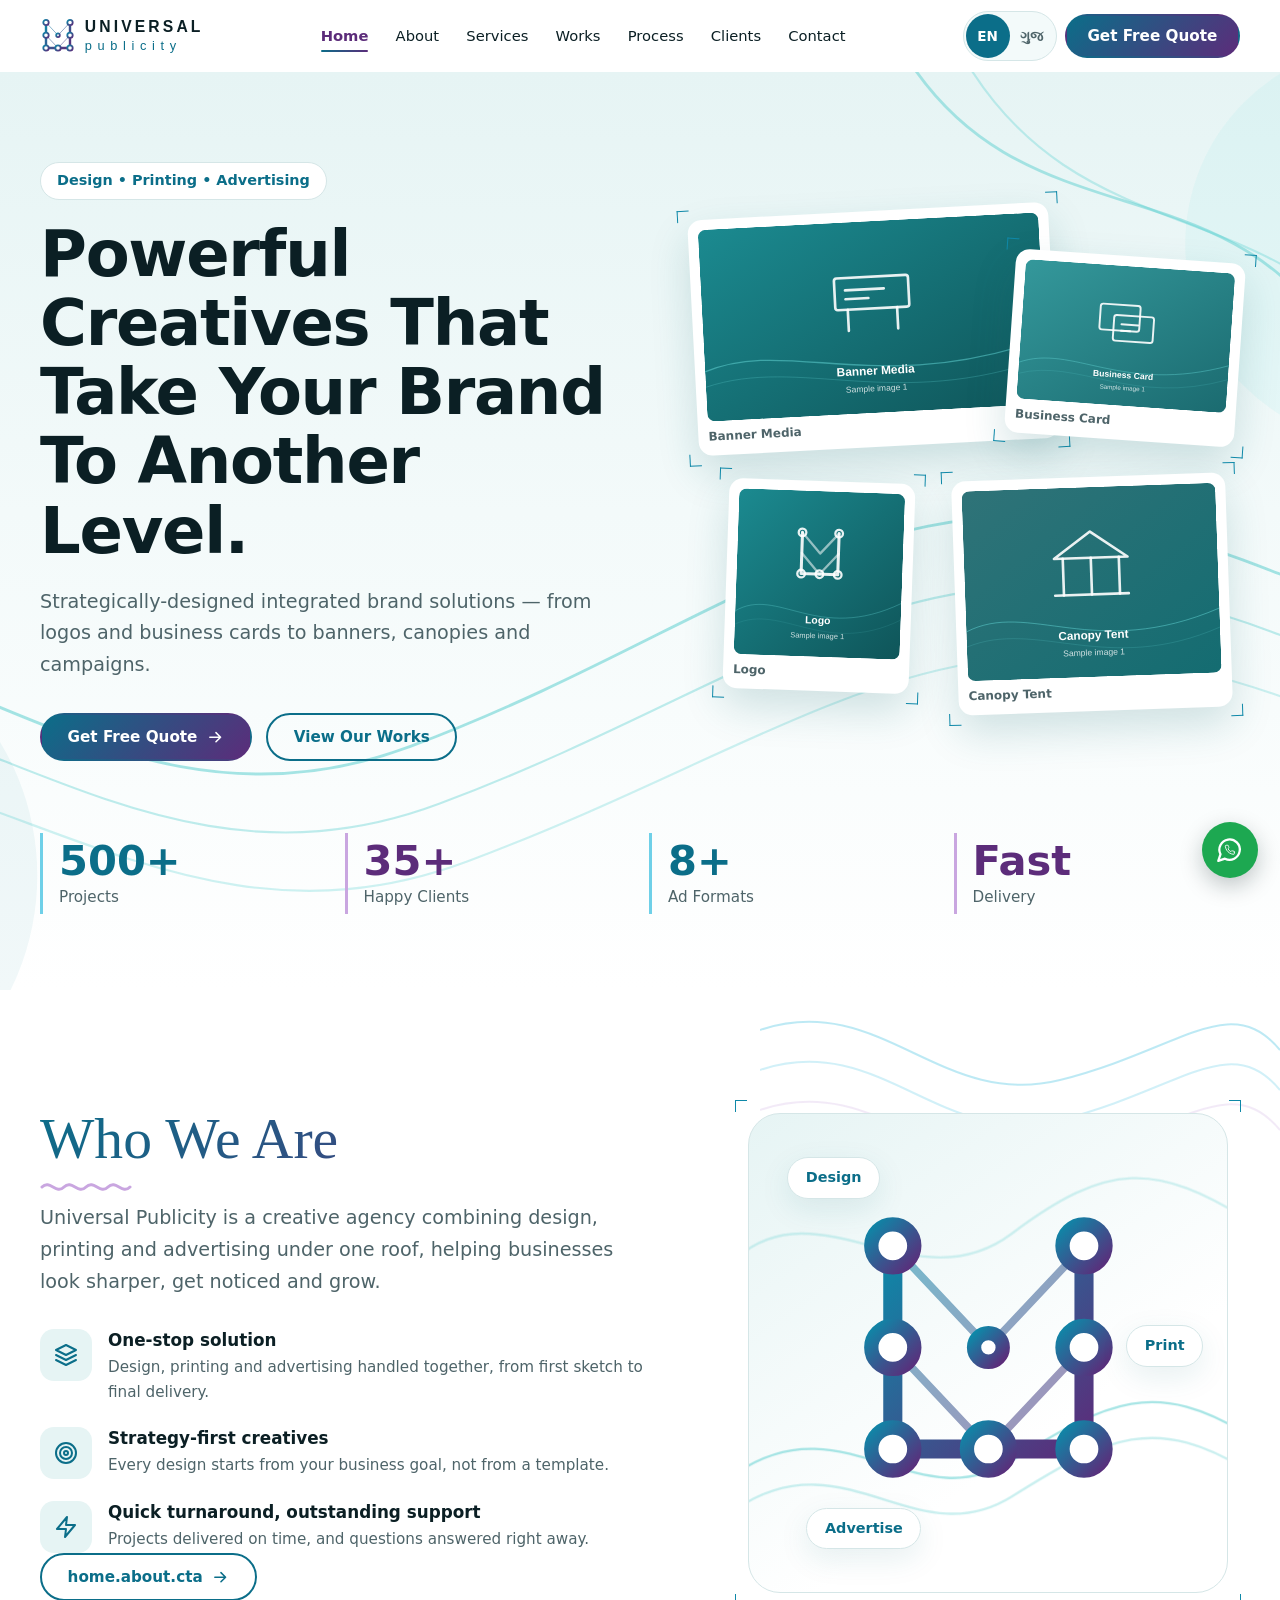
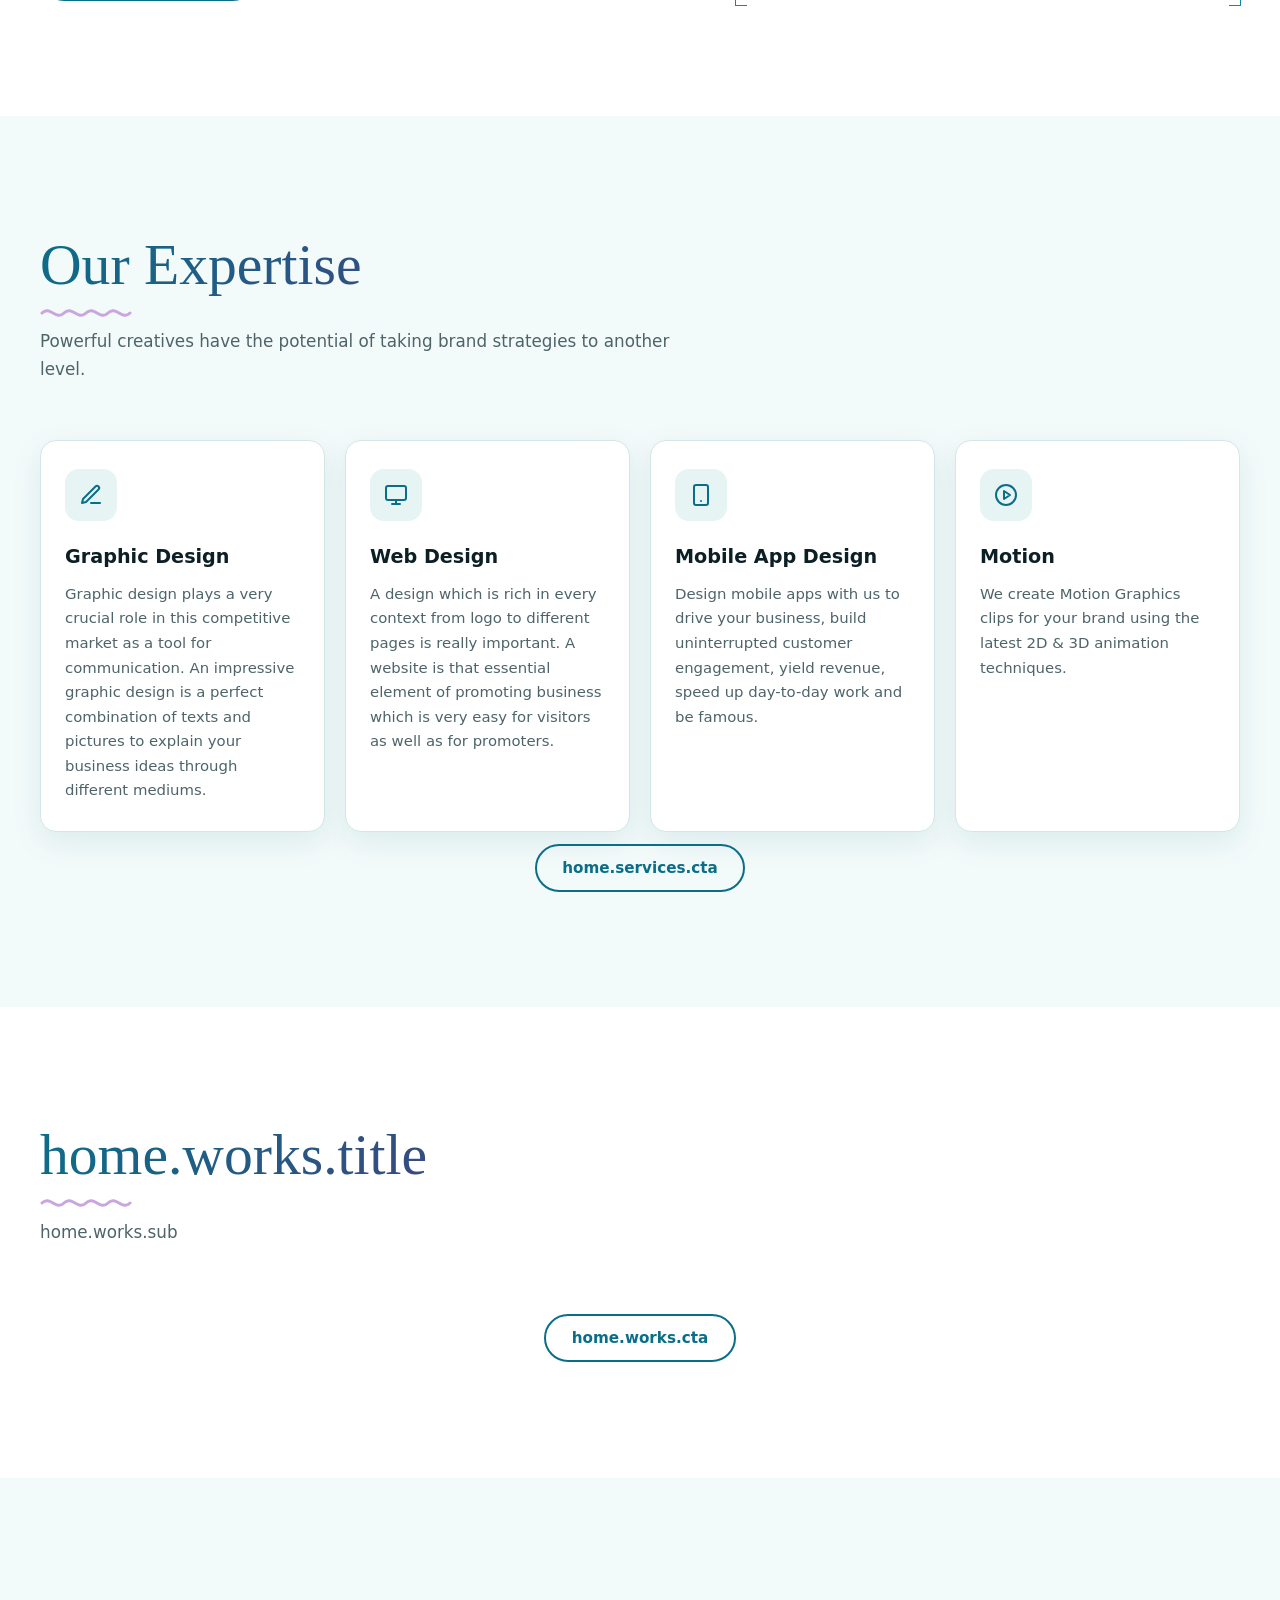
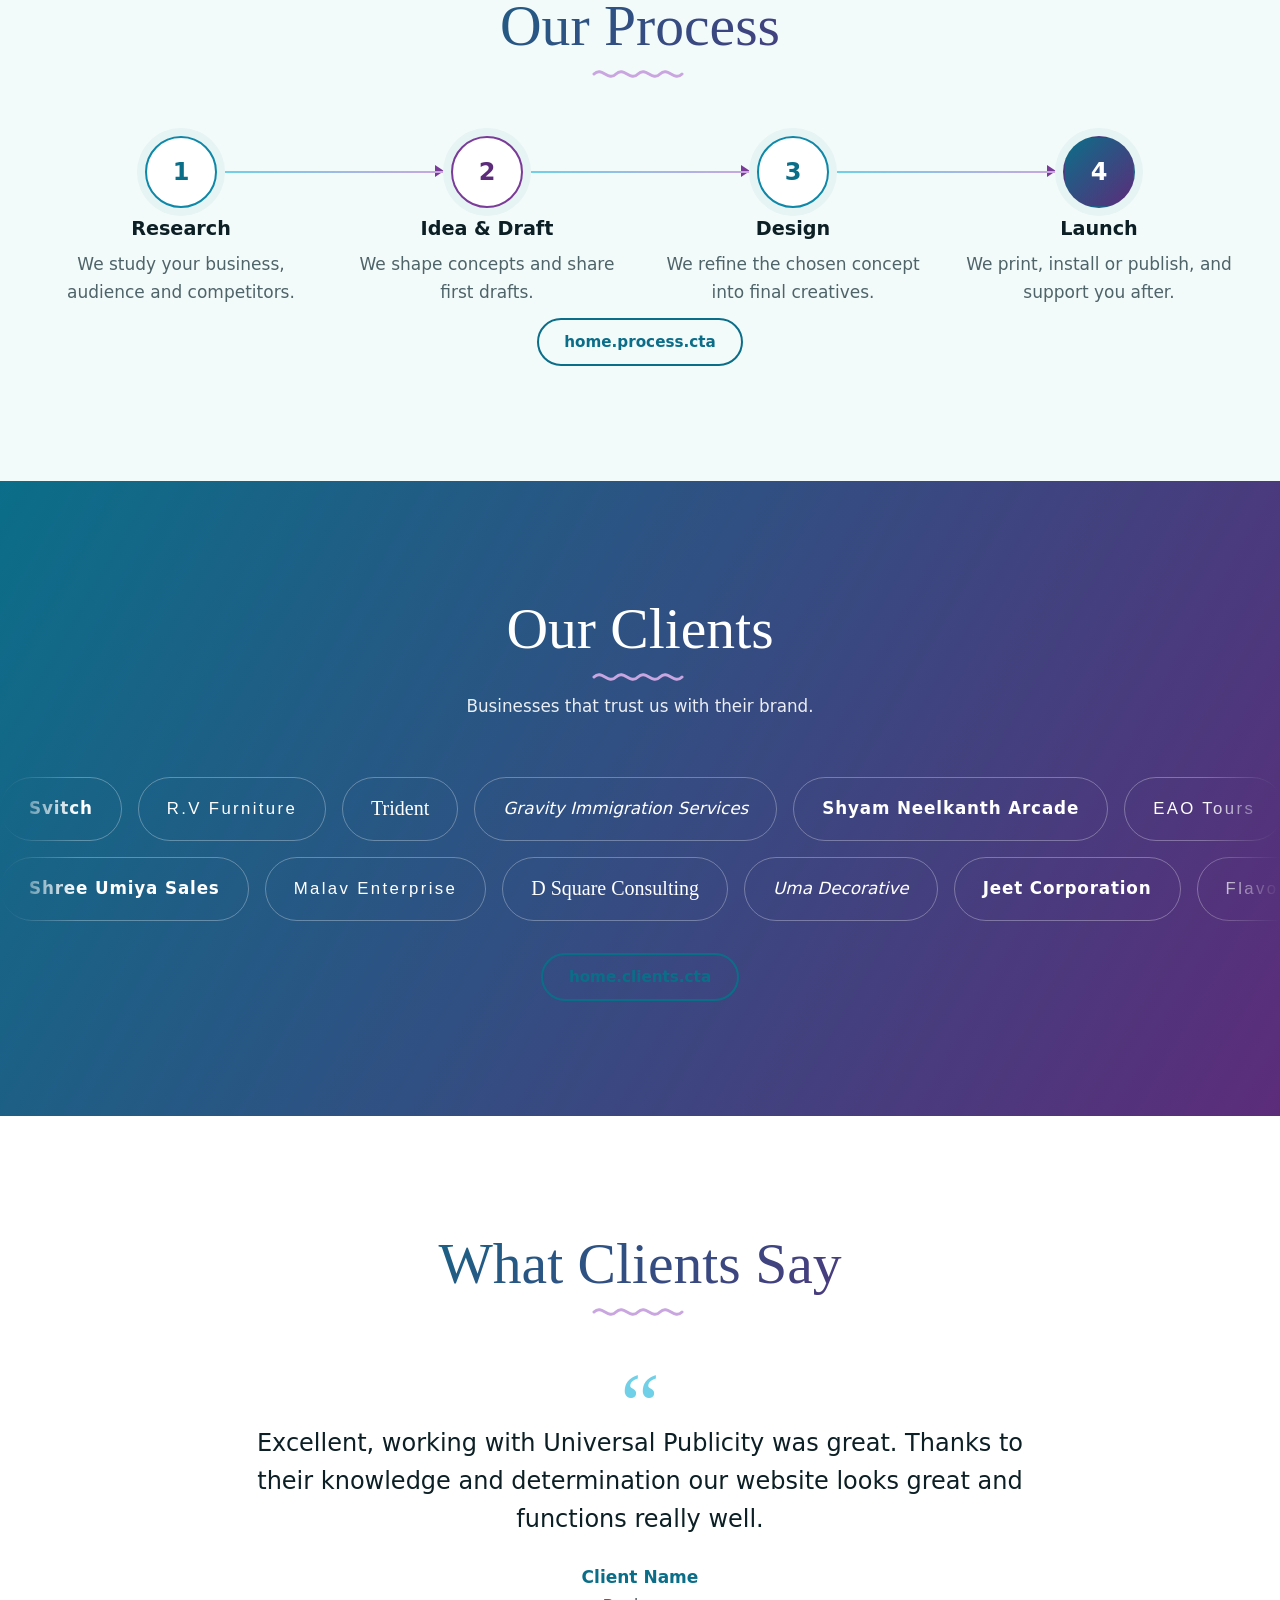
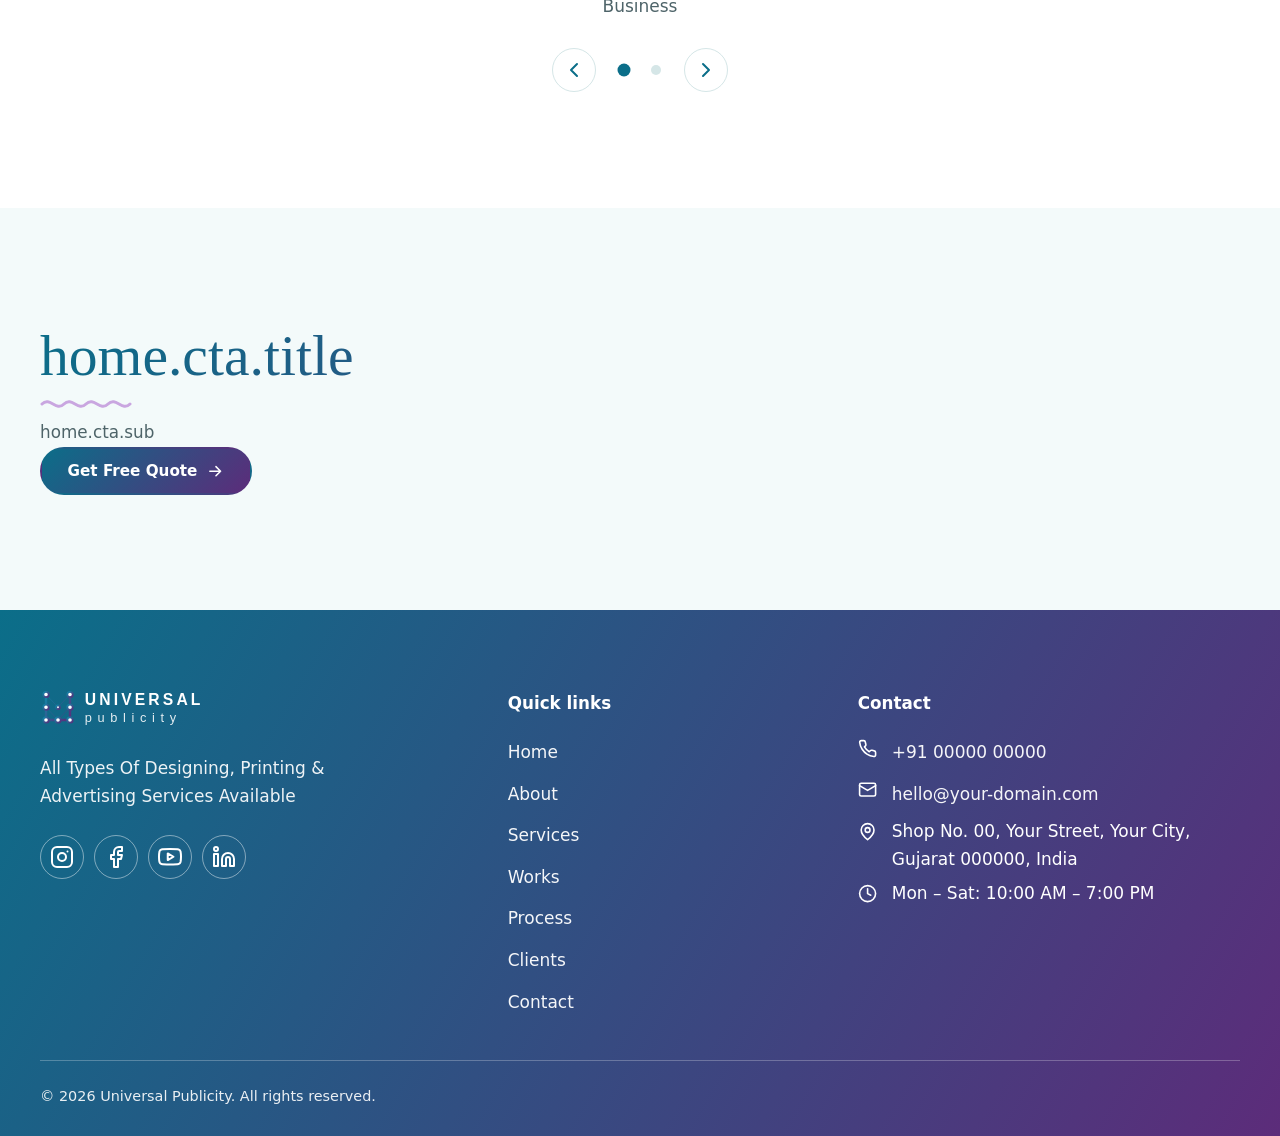
==== commit 2bf01ceb: "Update index.html" ====
--- a/index.html
+++ b/index.html
@@ -29,7 +29,13 @@
   <link rel="preconnect" href="https://fonts.gstatic.com" crossorigin>
   <link href="https://fonts.googleapis.com/css2?family=Bai+Jamjuree:wght@300;600&family=Kaushan+Script&family=Noto+Sans+Gujarati:wght@400;500;600;700&family=Poppins:ital,wght@0,400;0,500;0,600;0,700;1,500&display=swap" rel="stylesheet">
 
-  <link rel="stylesheet" href="css/style.css">
+  <link rel="stylesheet" href="css/common.css">
+  <link rel="stylesheet" href="css/home.css">
+  <link rel="stylesheet" href="css/about.css">
+  <link rel="stylesheet" href="css/services.css">
+  <link rel="stylesheet" href="css/works.css">
+  <link rel="stylesheet" href="css/process.css">
+  <link rel="stylesheet" href="css/clients.css">
 
   <!-- Runs before first paint: enables scroll-reveal styles and restores the saved language -->
   <script>
@@ -86,12 +92,16 @@
   <svg width="0" height="0" style="position:absolute" aria-hidden="true" focusable="false">
     <defs>
       <!-- Brand mark: a square "U" built from connected nodes and lines -->
+      <linearGradient id="brand-grad" x1="0" y1="0" x2="1" y2="1">
+        <stop offset="0" stop-color="#0E88A8"/>
+        <stop offset="1" stop-color="#5C2C7A"/>
+      </linearGradient>
       <symbol id="logo-mark" viewBox="0 0 48 48">
-        <g fill="none" stroke="currentColor" stroke-linecap="round" stroke-linejoin="round">
+        <g fill="none" stroke="url(#brand-grad)" stroke-linecap="round" stroke-linejoin="round">
           <path d="M8 6v34h32V6" stroke-width="3.2"/>
           <path d="M8 6l16 17 16-17M8 23l16 17 16-17" stroke-width="1.3" opacity=".55"/>
         </g>
-        <g fill="#fff" stroke="currentColor" stroke-width="2.4">
+        <g fill="#fff" stroke="url(#brand-grad)" stroke-width="2.4">
           <circle cx="8" cy="6" r="3.6"/><circle cx="8" cy="23" r="3.6"/><circle cx="8" cy="40" r="3.6"/>
           <circle cx="24" cy="40" r="3.6"/><circle cx="40" cy="40" r="3.6"/><circle cx="40" cy="23" r="3.6"/>
           <circle cx="40" cy="6" r="3.6"/><circle cx="24" cy="23" r="2.4"/>
@@ -136,7 +146,7 @@
   <!-- ======================= HEADER ======================= -->
   <header class="site-header" id="site-header">
     <div class="container header__inner">
-      <a class="logo" href="#home" aria-label="Universal Publicity, home">
+      <a class="logo" href="index.html" aria-label="Universal Publicity, home">
         <svg class="logo__mark" aria-hidden="true" focusable="false"><use href="#logo-mark"/></svg>
         <span class="logo__text">
           <span class="logo__name">UNIVERSAL</span>
@@ -147,15 +157,15 @@
       <div class="nav-backdrop" id="nav-backdrop"></div>
       <nav class="nav" id="site-nav" data-i18n-aria-label="nav.label" aria-label="Main navigation">
         <ul class="nav__list">
-          <li><a class="nav__link" data-nav href="#home" data-i18n="nav.home">Home</a></li>
-          <li><a class="nav__link" data-nav href="#about" data-i18n="nav.about">About</a></li>
-          <li><a class="nav__link" data-nav href="#services" data-i18n="nav.services">Services</a></li>
-          <li><a class="nav__link" data-nav href="#works" data-i18n="nav.works">Works</a></li>
-          <li><a class="nav__link" data-nav href="#process" data-i18n="nav.process">Process</a></li>
-          <li><a class="nav__link" data-nav href="#clients" data-i18n="nav.clients">Clients</a></li>
-          <li><a class="nav__link" data-nav href="#contact" data-i18n="nav.contact">Contact</a></li>
+          <li><a class="nav__link" data-nav href="index.html" data-i18n="nav.home">Home</a></li>
+          <li><a class="nav__link" data-nav href="about.html" data-i18n="nav.about">About</a></li>
+          <li><a class="nav__link" data-nav href="services.html" data-i18n="nav.services">Services</a></li>
+          <li><a class="nav__link" data-nav href="works.html" data-i18n="nav.works">Works</a></li>
+          <li><a class="nav__link" data-nav href="process.html" data-i18n="nav.process">Process</a></li>
+          <li><a class="nav__link" data-nav href="clients.html" data-i18n="nav.clients">Clients</a></li>
+          <li><a class="nav__link" data-nav href="contact.html" data-i18n="nav.contact">Contact</a></li>
         </ul>
-        <a class="btn btn--primary nav__quote" href="#contact"><span data-i18n="cta.quote">Get Free Quote</span></a>
+        <a class="btn btn--primary nav__quote" href="contact.html"><span data-i18n="cta.quote">Get Free Quote</span></a>
       </nav>
 
       <div class="header__actions">
@@ -163,7 +173,7 @@
           <button type="button" data-lang="en" aria-pressed="true">EN</button>
           <button type="button" data-lang="gu" aria-pressed="false" lang="gu">ગુજ</button>
         </div>
-        <a class="btn btn--primary header__quote" href="#contact"><span data-i18n="cta.quote">Get Free Quote</span></a>
+        <a class="btn btn--primary header__quote" href="contact.html"><span data-i18n="cta.quote">Get Free Quote</span></a>
         <button class="menu-btn" id="menu-btn" type="button" aria-expanded="false" aria-controls="site-nav" data-i18n-aria-label="menu.open" aria-label="Open menu">
           <svg class="icon icon--open" aria-hidden="true" focusable="false"><use href="#i-menu"/></svg>
           <svg class="icon icon--close" aria-hidden="true" focusable="false"><use href="#i-close"/></svg>
@@ -194,11 +204,11 @@
           <h1 class="hero__title" data-i18n="hero.h1">Powerful Creatives That Take Your Brand To Another Level.</h1>
           <p class="hero__sub" data-i18n="hero.sub">Strategically-designed integrated brand solutions — from logos and business cards to banners, canopies and campaigns.</p>
           <div class="hero__cta">
-            <a class="btn btn--primary" href="#contact">
+            <a class="btn btn--primary" href="contact.html">
               <span data-i18n="hero.btnQuote">Get Free Quote</span>
               <svg class="icon" aria-hidden="true" focusable="false"><use href="#i-arrow"/></svg>
             </a>
-            <a class="btn btn--secondary" href="#works"><span data-i18n="hero.btnWorks">View Our Works</span></a>
+            <a class="btn btn--secondary" href="works.html"><span data-i18n="hero.btnWorks">View Our Works</span></a>
           </div>
         </div>
 
@@ -235,12 +245,11 @@
       </div>
     </section>
 
-    <!-- ======================= ABOUT ======================= -->
+    <!-- ======================= ABOUT (teaser) ======================= -->
     <section class="section has-waves" id="about">
       <div class="container split">
         <div class="about__copy reveal">
           <h2 class="section-title" data-i18n="about.title">Who We Are</h2>
-          <!-- EDIT this paragraph to describe your business in your own words -->
           <p class="lead" data-i18n="about.p">Universal Publicity is a creative agency combining design, printing and advertising under one roof, helping businesses look sharper, get noticed and grow.</p>
           <ul class="highlights">
             <li>
@@ -256,9 +265,12 @@
               <div><h3 data-i18n="about.h3.t">Quick turnaround, outstanding support</h3><p data-i18n="about.h3.d">Projects delivered on time, and questions answered right away.</p></div>
             </li>
           </ul>
-        </div>
-
-        <!-- Replace with a real team / workshop photo when available -->
+          <a class="btn btn--secondary" href="about.html">
+            <span data-i18n="home.about.cta">Learn more about us</span>
+            <svg class="icon" aria-hidden="true" focusable="false"><use href="#i-arrow"/></svg>
+          </a>
+        </div>
+
         <div class="about__art reveal crop" style="--d:.12s" aria-hidden="true">
           <svg class="about__waves" viewBox="0 0 400 400" preserveAspectRatio="none" focusable="false">
             <g fill="none" stroke="#5FD0D0" stroke-width="2" opacity=".55">
@@ -275,7 +287,7 @@
       </div>
     </section>
 
-    <!-- ======================= SERVICES ======================= -->
+    <!-- ======================= SERVICES (teaser) ======================= -->
     <section class="section section--soft" id="services">
       <div class="container">
         <div class="section-head reveal">
@@ -306,35 +318,22 @@
           </article>
         </div>
 
-        <p class="outline-text reveal" data-i18n="services.statement">All Types Of Designing, Printing &amp; Advertising Services Available</p>
-
-        <ul class="chips" id="service-chips" data-i18n-aria-label="services.chipsLabel" aria-label="Jump to a category in our works">
-          <li><button type="button" class="chip" data-filter-link="banner-media" data-i18n="chip.banner-media">Banners &amp; Hoardings</button></li>
-          <li><button type="button" class="chip" data-filter-link="invitation-card" data-i18n="chip.invitation-card">Invitation Cards</button></li>
-          <li><button type="button" class="chip" data-filter-link="canopy-tent" data-i18n="chip.canopy-tent">Canopy Tents</button></li>
-          <li><button type="button" class="chip" data-filter-link="auto-cycle-ads" data-i18n="chip.auto-cycle-ads">Auto &amp; Cycle Ads</button></li>
-          <li><button type="button" class="chip" data-filter-link="air-balloon" data-i18n="chip.air-balloon">Air Balloons</button></li>
-          <li><button type="button" class="chip" data-filter-link="business-card" data-i18n="chip.business-card">Business Cards</button></li>
-          <li><button type="button" class="chip" data-filter-link="rollup-standee" data-i18n="chip.rollup-standee">Roll-up Standees</button></li>
-          <li><button type="button" class="chip" data-filter-link="logo" data-i18n="chip.logo">Logo Design</button></li>
-        </ul>
-      </div>
-    </section>
-
-    <!-- ======================= PORTFOLIO ======================= -->
+        <div class="works__more">
+          <a class="btn btn--secondary" href="services.html"><span data-i18n="home.services.cta">View all services</span></a>
+        </div>
+      </div>
+    </section>
+
+    <!-- ======================= FEATURED WORKS ======================= -->
     <section class="section" id="works">
       <div class="container">
         <div class="section-head reveal">
-          <h2 class="section-title" data-i18n="works.title">Our Works</h2>
-          <p class="section-sub" data-i18n="works.sub">We love to create brand experiences that make your business stand out.</p>
-        </div>
-
-        <div class="filters" id="works-filters" role="group" data-i18n-aria-label="works.filterLabel" aria-label="Filter works by category"></div>
-
-        <ul class="works-grid" id="works-grid" aria-live="polite"></ul>
-
+          <h2 class="section-title" data-i18n="home.works.title">Featured Work</h2>
+          <p class="section-sub" data-i18n="home.works.sub">A quick look at what we have created for our clients.</p>
+        </div>
+        <ul class="works-grid" id="featured-works" aria-live="polite"></ul>
         <div class="works__more">
-          <button type="button" class="btn btn--secondary" id="works-more" hidden><span data-i18n="works.more">Load more</span></button>
+          <a class="btn btn--secondary" href="works.html"><span data-i18n="home.works.cta">View all works</span></a>
         </div>
       </div>
     </section>
@@ -363,6 +362,9 @@
             <div class="step__body"><h3 data-i18n="p4.t">Launch</h3><p data-i18n="p4.d">We print, install or publish, and support you after.</p></div>
           </li>
         </ol>
+        <div class="works__more">
+          <a class="btn btn--secondary" href="process.html"><span data-i18n="home.process.cta">See our full process</span></a>
+        </div>
       </div>
     </section>
 
@@ -376,6 +378,11 @@
       </div>
       <div class="marquee" style="--dur:70s"><div class="marquee__track"></div></div>
       <div class="marquee marquee--reverse" style="--dur:80s"><div class="marquee__track"></div></div>
+      <div class="container">
+        <div class="works__more" style="margin-top: 32px;">
+          <a class="btn btn--secondary" href="clients.html"><span data-i18n="home.clients.cta">Meet all our clients</span></a>
+        </div>
+      </div>
     </section>
 
     <!-- ======================= TESTIMONIALS ======================= -->
@@ -398,139 +405,25 @@
       </div>
     </section>
 
-    <!-- ======================= CONTACT ======================= -->
-    <section class="section section--soft has-waves" id="contact">
-      <div class="container contact__grid">
-        <div class="contact__info reveal">
-          <h2 class="section-title" data-i18n="contact.title">Get a Free Quote</h2>
-          <p class="section-sub" data-i18n="contact.sub">Tell us about your project and we will get back to you.</p>
-
-          <ul class="contact-list">
-            <li>
-              <span class="icon-tile"><svg class="icon" aria-hidden="true" focusable="false"><use href="#i-phone"/></svg></span>
-              <div><span class="contact-list__label" data-i18n="contact.phone">Phone</span><a data-site-link="tel" data-site-text="phoneDisplay" href="tel:">+91 00000 00000</a></div>
-            </li>
-            <li>
-              <span class="icon-tile"><svg class="icon" aria-hidden="true" focusable="false"><use href="#i-whatsapp"/></svg></span>
-              <div><span class="contact-list__label" data-i18n="contact.whatsapp">WhatsApp</span><a data-wa data-site-text="phoneDisplay" href="#" target="_blank" rel="noopener">+91 00000 00000</a></div>
-            </li>
-            <li>
-              <span class="icon-tile"><svg class="icon" aria-hidden="true" focusable="false"><use href="#i-mail"/></svg></span>
-              <div><span class="contact-list__label" data-i18n="contact.email">Email</span><a data-site-link="mail" data-site-text="email" href="mailto:">hello@your-domain.com</a></div>
-            </li>
-            <li>
-              <span class="icon-tile"><svg class="icon" aria-hidden="true" focusable="false"><use href="#i-pin"/></svg></span>
-              <div><span class="contact-list__label" data-i18n="contact.address">Address</span><span data-site-text="address">Shop No. 00, Your Street, Your City, Gujarat</span></div>
-            </li>
-            <li>
-              <span class="icon-tile"><svg class="icon" aria-hidden="true" focusable="false"><use href="#i-clock"/></svg></span>
-              <div><span class="contact-list__label" data-i18n="contact.hours">Working hours</span><span data-site-text="hours">Mon – Sat: 10:00 AM – 7:00 PM</span></div>
-            </li>
-          </ul>
-
-          <div class="contact__buttons">
-            <a class="btn btn--wa" data-wa href="#" target="_blank" rel="noopener">
-              <svg class="icon" aria-hidden="true" focusable="false"><use href="#i-whatsapp"/></svg>
-              <span data-i18n="contact.waBtn">Chat on WhatsApp</span>
-            </a>
-            <a class="btn btn--secondary" data-site-link="tel" href="tel:">
-              <svg class="icon" aria-hidden="true" focusable="false"><use href="#i-phone"/></svg>
-              <span data-i18n="contact.callBtn">Call Now</span>
-            </a>
-          </div>
-
-          <div class="contact__social">
-            <span class="contact-list__label" data-i18n="contact.follow">Follow us</span>
-            <div class="social social--light">
-              <a data-social="instagram" href="#" target="_blank" rel="noopener" aria-label="Instagram"><svg class="icon" aria-hidden="true" focusable="false"><use href="#i-instagram"/></svg></a>
-              <a data-social="facebook" href="#" target="_blank" rel="noopener" aria-label="Facebook"><svg class="icon" aria-hidden="true" focusable="false"><use href="#i-facebook"/></svg></a>
-              <a data-social="youtube" href="#" target="_blank" rel="noopener" aria-label="YouTube"><svg class="icon" aria-hidden="true" focusable="false"><use href="#i-youtube"/></svg></a>
-              <a data-social="linkedin" href="#" target="_blank" rel="noopener" aria-label="LinkedIn"><svg class="icon" aria-hidden="true" focusable="false"><use href="#i-linkedin"/></svg></a>
-            </div>
-          </div>
-
-          <div class="map" id="map"></div>
-        </div>
-
-        <form class="form reveal" id="quote-form" style="--d:.12s" novalidate>
-          <h3 class="form__title" data-i18n="form.title">Your project details</h3>
-
-          <div class="form__row form__row--2">
-            <div class="field">
-              <label for="f-name"><span data-i18n="f.name">Full name</span> <span class="req" aria-hidden="true">*</span></label>
-              <input id="f-name" name="name" type="text" autocomplete="name" required aria-required="true" aria-describedby="err-name">
-              <p class="field__error" id="err-name" aria-live="polite"></p>
-            </div>
-            <div class="field">
-              <label for="f-phone"><span data-i18n="f.phone">Phone number</span> <span class="req" aria-hidden="true">*</span></label>
-              <div class="input-group">
-                <span class="prefix" aria-hidden="true">+91</span>
-                <input id="f-phone" name="phone" type="tel" inputmode="numeric" autocomplete="tel-national" maxlength="16" required aria-required="true" aria-describedby="err-phone" data-i18n-placeholder="f.phonePh" placeholder="98765 43210">
-              </div>
-              <p class="field__error" id="err-phone" aria-live="polite"></p>
-            </div>
-          </div>
-
-          <div class="form__row form__row--2">
-            <div class="field">
-              <label for="f-email" data-i18n="f.email">Email (optional)</label>
-              <input id="f-email" name="email" type="email" autocomplete="email" aria-describedby="err-email">
-              <p class="field__error" id="err-email" aria-live="polite"></p>
-            </div>
-            <div class="field">
-              <label for="f-service" data-i18n="f.service">Service needed</label>
-              <select id="f-service" name="service">
-                <option value="" data-i18n="f.selectService">Select a service</option>
-                <option value="Logo Design" data-i18n="opt.logo">Logo Design</option>
-                <option value="Graphic Design" data-i18n="opt.graphic">Graphic Design</option>
-                <option value="Web Design" data-i18n="opt.web">Web Design</option>
-                <option value="Mobile App Design" data-i18n="opt.app">Mobile App Design</option>
-                <option value="Motion Graphics" data-i18n="opt.motion">Motion Graphics</option>
-                <option value="Banner Media" data-i18n="opt.banner">Banner Media</option>
-                <option value="Invitation Card" data-i18n="opt.invitation">Invitation Card</option>
-                <option value="Canopy Tent" data-i18n="opt.canopy">Canopy Tent</option>
-                <option value="Auto & Cycle Ads" data-i18n="opt.auto">Auto &amp; Cycle Ads</option>
-                <option value="Air Balloon" data-i18n="opt.balloon">Air Balloon</option>
-                <option value="Business Card" data-i18n="opt.card">Business Card</option>
-                <option value="Roll-up Standee" data-i18n="opt.rollup">Roll-up Standee</option>
-                <option value="Other" data-i18n="opt.other">Other</option>
-              </select>
-            </div>
-          </div>
-
-          <div class="field">
-            <label for="f-message" data-i18n="f.message">Message</label>
-            <textarea id="f-message" name="message" rows="4" data-i18n-placeholder="f.messagePh" placeholder="Size, quantity, deadline or anything else we should know"></textarea>
-          </div>
-
-          <div class="field">
-            <label for="f-file" data-i18n="f.file">Logo or reference file (optional)</label>
-            <input id="f-file" name="file" type="file" accept="image/*,.pdf,.ai,.psd,.cdr,.zip" aria-describedby="file-hint err-file">
-            <p class="field__hint" id="file-hint" data-i18n="f.fileHint">Images, PDF, AI, PSD, CDR or ZIP. Maximum 5 MB.</p>
-            <p class="field__error" id="err-file" aria-live="polite"></p>
-          </div>
-
-          <!-- Honeypot: real visitors never see or fill this -->
-          <div class="hp" aria-hidden="true">
-            <label>Leave this field empty <input type="text" name="website" tabindex="-1" autocomplete="off"></label>
-          </div>
-
-          <button type="submit" class="btn btn--primary btn--block" id="form-submit">
-            <span class="btn__label" data-i18n="f.submit">Send Enquiry</span>
-            <span class="btn__spinner" aria-hidden="true"></span>
-          </button>
-
-          <div class="form__status" id="form-status" role="status" aria-live="polite"></div>
-        </form>
-      </div>
-    </section>
-  </main>
-
-  <!-- ======================= FOOTER ======================= -->
+    <!-- ======================= FINAL CTA ======================= -->
+    <section class="section section--soft cta-band">
+      <div class="container cta-band__inner reveal">
+        <h2 class="section-title" data-i18n="home.cta.title">Ready to start your project?</h2>
+        <p class="section-sub" data-i18n="home.cta.sub">Tell us what you need and get a free, no-obligation quote today.</p>
+        <a class="btn btn--primary" href="contact.html">
+          <span data-i18n="hero.btnQuote">Get Free Quote</span>
+          <svg class="icon" aria-hidden="true" focusable="false"><use href="#i-arrow"/></svg>
+        </a>
+      </div>
+    </section>
+
+      </main>
+
+<!-- ======================= FOOTER ======================= -->
   <footer class="footer on-dark">
     <div class="container footer__grid">
       <div class="footer__brand">
-        <a class="logo" href="#home" aria-label="Universal Publicity, back to top">
+        <a class="logo" href="index.html" aria-label="Universal Publicity, back to top">
           <svg class="logo__mark" aria-hidden="true" focusable="false"><use href="#logo-mark"/></svg>
           <span class="logo__text"><span class="logo__name">UNIVERSAL</span><span class="logo__sub">publicity</span></span>
         </a>
@@ -546,13 +439,13 @@
       <nav class="footer__col" aria-labelledby="footer-links-title">
         <h2 class="footer__title" id="footer-links-title" data-i18n="footer.links">Quick links</h2>
         <ul>
-          <li><a href="#home" data-i18n="nav.home">Home</a></li>
-          <li><a href="#about" data-i18n="nav.about">About</a></li>
-          <li><a href="#services" data-i18n="nav.services">Services</a></li>
-          <li><a href="#works" data-i18n="nav.works">Works</a></li>
-          <li><a href="#process" data-i18n="nav.process">Process</a></li>
-          <li><a href="#clients" data-i18n="nav.clients">Clients</a></li>
-          <li><a href="#contact" data-i18n="nav.contact">Contact</a></li>
+          <li><a href="index.html" data-i18n="nav.home">Home</a></li>
+          <li><a href="about.html" data-i18n="nav.about">About</a></li>
+          <li><a href="services.html" data-i18n="nav.services">Services</a></li>
+          <li><a href="works.html" data-i18n="nav.works">Works</a></li>
+          <li><a href="process.html" data-i18n="nav.process">Process</a></li>
+          <li><a href="clients.html" data-i18n="nav.clients">Clients</a></li>
+          <li><a href="contact.html" data-i18n="nav.contact">Contact</a></li>
         </ul>
       </nav>
 
--- a/css/common.css
+++ b/css/common.css
@@ -0,0 +1,357 @@
+/* ==========================================================================
+   Universal Publicity — style.css (light theme)
+   common.css — shared by every page: tokens, reset, buttons/chips,
+   header/nav, generic section utilities, footer, floating UI, motion
+   ========================================================================== */
+
+/* ---------- 1. TOKENS ---------- */
+:root {
+  --bg: #FFFFFF;
+  --bg-soft: #F3FAFA;        /* alternate sections, very light teal */
+  --bg-tint: #E6F4F4;        /* icon tiles, hover areas */
+
+  /* Teal — primary, sampled from the logo's top-left square */
+  --accent: #0E88A8;
+  --accent-dark: #0B6E89;    /* links + button fill (white text passes AA on this) */
+  --accent-light: #6FD0E8;   /* decorative lines, glows */
+
+  /* Purple — secondary, sampled from the logo's mid-right triangle */
+  --accent2: #7A3B99;
+  --accent2-dark: #5C2C7A;   /* hover states, secondary fill (white text passes AA) */
+  --accent2-light: #C9A6E0;  /* decorative lines, glows */
+
+  /* Duo-tone gradient — the logo's teal-to-purple diagonal */
+  --gradient: linear-gradient(135deg, var(--accent-dark) 0%, var(--accent2-dark) 100%);
+  --gradient-soft: linear-gradient(90deg, var(--accent-light), var(--accent2-light));
+
+  --panel: #4A2E67;           /* deep teal-purple blend — text/icon color, and solid fallback for panel-grad */
+  --panel-grad: linear-gradient(120deg, #0B6E89 0%, #5C2C7A 100%); /* clients + footer band */
+
+  --text: #0B1F24;
+  --text-muted: #4E6469;
+  --border: #D5E6E7;
+  --shadow: 0 10px 30px rgba(20, 108, 113, 0.10);
+  --radius: 16px;
+
+  --btn-hover: #0F5559;
+  --danger: #B42318;
+  --wa: #1DA851;
+  --wa-text-bg: #0B7A3E;
+
+  --font-body: 'Poppins', system-ui, -apple-system, 'Segoe UI', Roboto, sans-serif;
+  --font-display: 'Kaushan Script', 'Segoe Script', 'Brush Script MT', cursive;
+  --font-logo: 'Bai Jamjuree', 'Poppins', sans-serif;
+
+  --header-h: 72px;
+  --gutter: clamp(20px, 5vw, 40px);
+  --container: 1200px;
+  --wave: url("data:image/svg+xml,%3Csvg xmlns='http://www.w3.org/2000/svg' viewBox='0 0 520 260'%3E%3Cg fill='none' stroke='%236FD0E8' stroke-width='2'%3E%3Cpath d='M0 40C120 0 180 120 300 90S470 0 520 60'/%3E%3Cpath d='M0 80C120 40 180 160 300 130S470 40 520 100' opacity='.7'/%3E%3Cpath d='M0 120C120 80 180 200 300 170S470 80 520 140' stroke='%23C9A6E0' opacity='.5'/%3E%3C/g%3E%3C/svg%3E");
+}
+
+/* Gujarati: swap the fonts (Kaushan Script has no Gujarati glyphs) */
+html[lang="gu"] {
+  --font-body: 'Noto Sans Gujarati', 'Poppins', sans-serif;
+  --font-display: 'Noto Sans Gujarati', 'Poppins', sans-serif;
+}
+
+/* ---------- 2. BASE ---------- */
+*, *::before, *::after { box-sizing: border-box; }
+[hidden] { display: none !important; }
+html { scroll-behavior: smooth; -webkit-text-size-adjust: 100%; }
+body {
+  margin: 0;
+  font-family: var(--font-body);
+  font-size: clamp(1rem, 0.96rem + 0.2vw, 1.0625rem);
+  line-height: 1.65;
+  color: var(--text);
+  background: var(--bg);
+  -webkit-font-smoothing: antialiased;
+}
+html[lang="gu"] body { line-height: 1.85; }
+body.no-scroll { overflow: hidden; }
+img, svg { display: block; max-width: 100%; }
+h1, h2, h3, p, ul, ol, figure, blockquote { margin: 0; }
+ul, ol { padding: 0; list-style: none; }
+a { color: var(--accent-dark); }
+button, input, select, textarea { font: inherit; color: inherit; }
+button { cursor: pointer; }
+section[id] { scroll-margin-top: calc(var(--header-h) - 1px); }
+
+.container { width: min(var(--container), 100% - var(--gutter) * 2); margin-inline: auto; }
+
+.icon {
+  width: 1.5rem; height: 1.5rem; flex: none;
+  fill: none; stroke: currentColor; stroke-width: 2; stroke-linecap: round; stroke-linejoin: round;
+}
+
+:focus-visible { outline: 3px solid var(--accent); outline-offset: 3px; }
+.on-dark :focus-visible { outline-color: #fff; }
+
+.skip-link {
+  position: fixed; left: 12px; top: -80px; z-index: 400;
+  background: var(--accent-dark); color: #fff; padding: .75rem 1.25rem; border-radius: 999px; text-decoration: none;
+  transition: top .2s;
+}
+.skip-link:focus { top: 12px; }
+
+/* Printing motif: crop marks drawn around an element */
+.crop { position: relative; }
+.crop::before {
+  content: ""; position: absolute; inset: -12px; pointer-events: none;
+  --c: var(--accent);
+  background:
+    linear-gradient(var(--c), var(--c)) top left / 12px 1px no-repeat,
+    linear-gradient(var(--c), var(--c)) top left / 1px 12px no-repeat,
+    linear-gradient(var(--c), var(--c)) top right / 12px 1px no-repeat,
+    linear-gradient(var(--c), var(--c)) top right / 1px 12px no-repeat,
+    linear-gradient(var(--c), var(--c)) bottom left / 12px 1px no-repeat,
+    linear-gradient(var(--c), var(--c)) bottom left / 1px 12px no-repeat,
+    linear-gradient(var(--c), var(--c)) bottom right / 12px 1px no-repeat,
+    linear-gradient(var(--c), var(--c)) bottom right / 1px 12px no-repeat;
+}
+
+/* ---------- 3. BUTTONS + CHIPS ---------- */
+.btn {
+  display: inline-flex; align-items: center; justify-content: center; gap: .55rem;
+  min-height: 48px; padding: .7rem 1.6rem;
+  border: 2px solid transparent; border-radius: 999px;
+  font-weight: 600; font-size: .95rem; line-height: 1.2; text-decoration: none; text-align: center;
+  transition: transform .2s ease, box-shadow .2s ease, background-color .2s ease, color .2s ease, border-color .2s ease;
+}
+.btn .icon { width: 1.15rem; height: 1.15rem; }
+.btn--primary { background: var(--gradient); color: #fff; }
+.btn--primary:hover { filter: brightness(.94); transform: translateY(-2px); box-shadow: 0 10px 22px rgba(74, 46, 103, .32); }
+.btn--secondary { background: transparent; color: var(--accent-dark); border-color: var(--accent-dark); }
+.btn--secondary:hover { background: var(--bg-tint); color: var(--accent2-dark); border-color: var(--accent2-dark); transform: translateY(-2px); }
+.btn--wa { background: var(--wa-text-bg); color: #fff; }
+.btn--wa:hover { background: #096433; transform: translateY(-2px); box-shadow: 0 10px 22px rgba(11, 122, 62, .28); }
+.btn--block { width: 100%; }
+.btn:disabled { opacity: .85; cursor: progress; transform: none; }
+.btn__spinner {
+  display: none; width: 18px; height: 18px; border-radius: 50%;
+  border: 2px solid rgba(255, 255, 255, .4); border-top-color: #fff; animation: spin .7s linear infinite;
+}
+.btn.is-loading .btn__spinner { display: inline-block; }
+
+.chips { display: flex; flex-wrap: wrap; gap: 10px; }
+.chip {
+  min-height: 44px; padding: .5rem 1.15rem;
+  background: #fff; color: var(--text); border: 1px solid var(--border); border-radius: 999px;
+  font-weight: 500; font-size: .92rem; white-space: nowrap;
+  transition: background-color .2s, border-color .2s, color .2s, transform .2s;
+}
+.chip:hover { border-color: var(--accent2-dark); color: var(--accent2-dark); transform: translateY(-1px); }
+.chip[aria-pressed="true"] { background: var(--gradient); border-color: transparent; color: #fff; }
+
+/* ---------- 4. HEADER ---------- */
+.site-header { position: sticky; top: 0; z-index: 100; background: #fff; transition: box-shadow .25s ease; }
+.site-header.is-scrolled { box-shadow: var(--shadow); }
+.header__inner { display: flex; align-items: center; justify-content: space-between; height: var(--header-h); gap: .75rem; }
+
+.logo { display: inline-flex; align-items: center; gap: .55rem; color: var(--accent-dark); text-decoration: none; flex: none; }
+.logo__mark { width: 36px; height: 36px; }
+.logo__text { display: flex; flex-direction: column; }
+.logo__name { font: 600 .98rem/1 var(--font-logo); letter-spacing: .2em; color: var(--text); }
+.logo__sub { font: 300 .8rem/1 var(--font-logo); letter-spacing: .44em; color: var(--accent-dark); margin-top: .32rem; }
+
+.header__actions { position: relative; z-index: 4; display: flex; align-items: center; gap: .5rem; }
+.lang { display: inline-flex; padding: 2px; border: 1px solid var(--border); border-radius: 999px; background: var(--bg-soft); }
+.lang button {
+  min-width: 44px; min-height: 44px; padding: 0 .5rem; border: 0; border-radius: 999px; background: transparent;
+  font-weight: 600; font-size: .85rem; color: var(--text-muted); transition: background-color .2s, color .2s;
+}
+.lang button[aria-pressed="true"] { background: var(--accent-dark); color: #fff; }
+.header__quote { display: none; min-height: 44px; padding: .5rem 1.3rem; }
+.menu-btn { width: 44px; height: 44px; display: grid; place-items: center; border: 0; background: transparent; border-radius: 12px; color: var(--text); }
+.menu-btn .icon--close { display: none; }
+.menu-btn[aria-expanded="true"] .icon--open { display: none; }
+.menu-btn[aria-expanded="true"] .icon--close { display: block; }
+
+/* Mobile: slide-in panel */
+.nav-backdrop {
+  position: fixed; inset: 0; z-index: 2; background: rgba(11, 31, 36, .5);
+  opacity: 0; visibility: hidden; transition: opacity .3s ease, visibility 0s linear .3s;
+}
+.nav-backdrop.is-open { opacity: 1; visibility: visible; transition-delay: 0s; }
+.nav {
+  position: fixed; top: 0; right: 0; bottom: 0; z-index: 3; width: min(86vw, 360px);
+  display: flex; flex-direction: column; gap: 24px; overflow-y: auto;
+  padding: calc(var(--header-h) + 12px) 24px 32px; background: #fff;
+  box-shadow: -20px 0 40px rgba(11, 31, 36, .15);
+  transform: translateX(100%); visibility: hidden;
+  transition: transform .3s ease, visibility 0s linear .3s;
+}
+.nav.is-open { transform: none; visibility: visible; transition-delay: 0s; }
+.nav__list { display: flex; flex-direction: column; }
+.nav__link {
+  position: relative; display: flex; align-items: center; min-height: 52px; padding: 0 4px;
+  color: var(--text); font-weight: 500; text-decoration: none; border-bottom: 1px solid var(--border);
+}
+.nav__link.is-active { color: var(--accent2-dark); font-weight: 600; }
+.nav__quote { display: inline-flex; }
+
+@media (min-width: 640px) {
+  .header__quote { display: inline-flex; }
+  .nav__quote { display: none; }
+}
+@media (min-width: 1080px) {
+  .nav-backdrop { display: none; }
+  .menu-btn { display: none; }
+  .nav {
+    position: static; z-index: auto; width: auto; flex-direction: row; align-items: center; gap: 0; overflow: visible;
+    padding: 0; background: transparent; box-shadow: none; transform: none; visibility: visible; margin-inline: auto;
+  }
+  .nav__list { flex-direction: row; gap: .1rem; }
+  .nav__link { min-height: 44px; padding: 0 .8rem; border: 0; font-size: .92rem; }
+  .nav__link::after {
+    content: ""; position: absolute; left: .8rem; right: .8rem; bottom: 6px; height: 2px; border-radius: 2px;
+    background: var(--gradient); transform: scaleX(0); transition: transform .25s ease;
+  }
+  .nav__link:hover::after, .nav__link.is-active::after { transform: scaleX(1); }
+  .nav__link:hover { color: var(--accent-dark); }
+}
+
+
+/* ---------- SECTION UTILITIES (shared: About/Services/Works/Process/Clients/Contact) ---------- */
+/* ---------- 6. SECTIONS ---------- */
+.section { position: relative; padding: clamp(64px, 9vw, 120px) 0; }
+.section--soft { background: var(--bg-soft); }
+.has-waves { overflow: hidden; }
+.has-waves::before {
+  content: ""; position: absolute; top: 0; right: 0; width: min(520px, 62vw); height: 260px;
+  background: var(--wave) no-repeat top right / contain; opacity: .45; pointer-events: none;
+}
+.has-waves > .container { position: relative; }
+
+.section-head { max-width: 720px; margin-bottom: clamp(32px, 5vw, 56px); }
+.section-head--center { margin-inline: auto; text-align: center; }
+.section-title {
+  font-family: var(--font-display); font-weight: 400; font-size: clamp(2.2rem, 1.5rem + 3.4vw, 3.6rem);
+  line-height: 1.15; color: var(--panel); margin-bottom: .6rem;
+}
+@supports ((-webkit-background-clip: text) or (background-clip: text)) {
+  .section-title {
+    background: var(--gradient); -webkit-background-clip: text; background-clip: text; color: transparent;
+  }
+}
+html[lang="gu"] .section-title { font-weight: 700; line-height: 1.35; }
+.section-title::after {
+  content: ""; display: block; width: 96px; height: 12px; margin-top: .55rem;
+  background: url("data:image/svg+xml,%3Csvg xmlns='http://www.w3.org/2000/svg' viewBox='0 0 96 12'%3E%3Cpath d='M2 6c8-8 14 8 22 0s14 8 22 0 14 8 22 0 14 8 22 0' fill='none' stroke='%23C9A6E0' stroke-width='3' stroke-linecap='round'/%3E%3C/svg%3E") no-repeat left center;
+}
+.section-head--center .section-title::after { margin-inline: auto; background-position: center; }
+.section-sub { color: var(--text-muted); font-size: 1.05rem; max-width: 60ch; }
+.section-head--center .section-sub { margin-inline: auto; }
+.lead { font-size: clamp(1.05rem, 1rem + .35vw, 1.2rem); color: var(--text-muted); max-width: 56ch; }
+
+.split { display: grid; gap: 56px; align-items: center; }
+@media (min-width: 900px) { .split { grid-template-columns: 1.1fr .9fr; gap: 80px; } }
+
+.icon-tile {
+  width: 52px; height: 52px; flex: none; display: grid; place-items: center;
+  border-radius: 14px; background: var(--bg-tint); color: var(--accent-dark);
+  transition: background-color .25s, color .25s;
+}
+
+
+/* ---------- 12. FOOTER ---------- */
+.footer { background: var(--panel-grad); color: #fff; padding: clamp(48px, 7vw, 80px) 0 28px; }
+.footer a { color: rgba(255, 255, 255, .95); }
+.footer .logo { color: #fff; }
+.footer .logo__name { color: #fff; }
+.footer .logo__sub { color: rgba(255, 255, 255, .88); }
+.footer__grid { display: grid; gap: 40px; }
+@media (min-width: 900px) { .footer__grid { grid-template-columns: 1.4fr 1fr 1.3fr; gap: 56px; } }
+.footer__tagline { margin: 1.25rem 0 1.5rem; max-width: 34ch; color: rgba(255, 255, 255, .92); }
+.footer__title { font-size: 1.05rem; font-weight: 600; margin-bottom: 1rem; }
+.footer__col ul { display: grid; gap: .35rem; }
+.footer__col a { display: inline-flex; align-items: center; min-height: 36px; text-decoration: none; }
+.footer__col a:hover { text-decoration: underline; }
+.footer__contact li { display: grid; grid-template-columns: 22px 1fr; gap: 12px; align-items: start; }
+.footer__contact .icon { width: 1.2rem; height: 1.2rem; margin-top: .3rem; }
+.footer__bottom { margin-top: 40px; padding-top: 24px; border-top: 1px solid rgba(255, 255, 255, .25); font-size: .9rem; color: rgba(255, 255, 255, .9); }
+.social { display: flex; gap: 10px; }
+.social a {
+  width: 44px; height: 44px; display: grid; place-items: center; border-radius: 50%;
+  border: 1px solid rgba(255, 255, 255, .45); color: #fff; transition: background-color .2s, color .2s, transform .2s;
+}
+.social a:hover { background: #fff; color: var(--panel); transform: translateY(-2px); }
+.social--light a { border-color: var(--border); color: var(--accent-dark); background: #fff; }
+.social--light a:hover { background: var(--accent-dark); color: #fff; }
+
+/* ---------- 13. FLOATING UI ---------- */
+.progress { position: fixed; top: 0; left: 0; right: 0; height: 3px; z-index: 300; pointer-events: none; }
+.progress__bar { height: 100%; background: linear-gradient(90deg, var(--accent), var(--accent2-dark)); transform-origin: 0 50%; transform: scaleX(0); }
+.fab-stack { position: fixed; right: 16px; bottom: 16px; z-index: 90; display: flex; flex-direction: column; gap: 12px; }
+.fab {
+  width: 56px; height: 56px; display: grid; place-items: center; border-radius: 50%; color: #fff;
+  box-shadow: 0 8px 22px rgba(11, 31, 36, .25); transition: transform .2s ease;
+}
+.fab:hover { transform: scale(1.07); }
+.fab .icon { width: 1.7rem; height: 1.7rem; }
+.fab--wa { background: var(--wa); }
+.fab--call { background: var(--accent-dark); }
+.to-top {
+  position: fixed; left: 16px; bottom: 16px; z-index: 90; width: 48px; height: 48px; display: grid; place-items: center;
+  border-radius: 50%; border: 1px solid var(--border); background: #fff; color: var(--accent-dark); box-shadow: var(--shadow);
+  opacity: 0; visibility: hidden; transform: translateY(10px); transition: opacity .25s, transform .25s, visibility 0s linear .25s;
+}
+.to-top.is-visible { opacity: 1; visibility: visible; transform: none; transition-delay: 0s; }
+@media (min-width: 768px) {
+  .fab--call { display: none; }
+  .fab-stack { right: 22px; bottom: 22px; }
+  .to-top { left: auto; right: 26px; bottom: 92px; }
+}
+
+/* ---------- 14. LIGHTBOX ---------- */
+.lightbox {
+  position: fixed; inset: 0; z-index: 200; display: flex; align-items: center; justify-content: center;
+  background: rgba(14, 10, 28, .94); opacity: 0; transition: opacity .2s ease;
+}
+.lightbox.is-open { opacity: 1; }
+.lightbox__backdrop { position: absolute; inset: 0; }
+.lightbox__figure { position: relative; max-width: min(92vw, 1100px); display: flex; flex-direction: column; align-items: center; gap: 14px; padding-bottom: 64px; }
+.lightbox__figure img { max-width: 100%; max-height: 70vh; width: auto; height: auto; border-radius: 12px; background: #fff; }
+.lightbox figcaption { display: flex; flex-wrap: wrap; gap: .25rem 1rem; justify-content: center; text-align: center; color: #fff; font-size: .95rem; }
+.lightbox figcaption span { opacity: .9; }
+.lb-btn {
+  position: absolute; z-index: 2; width: 48px; height: 48px; display: grid; place-items: center; border: 0; border-radius: 50%;
+  background: rgba(255, 255, 255, .16); color: #fff; transition: background-color .2s;
+}
+.lb-btn:hover { background: rgba(255, 255, 255, .3); }
+.lb-btn:focus-visible { outline-color: #fff; }
+.lb-close { top: 16px; right: 16px; }
+.lb-prev { bottom: 20px; left: 20px; }
+.lb-next { bottom: 20px; right: 20px; }
+@media (min-width: 768px) {
+  .lb-prev, .lb-next { bottom: auto; top: 50%; transform: translateY(-50%); }
+  .lb-prev { left: 24px; }
+  .lb-next { right: 24px; }
+  .lightbox__figure { padding-bottom: 0; }
+}
+
+/* ---------- 15. MOTION ---------- */
+.js .reveal { opacity: 0; transform: translateY(18px); transition: opacity .7s ease var(--d, 0s), transform .7s ease var(--d, 0s); }
+.js .reveal.is-in { opacity: 1; transform: none; }
+/* Process steps animate in one by one */
+.js .steps .step { opacity: 0; transform: translateY(16px); transition: opacity .6s ease calc(var(--i) * .22s), transform .6s ease calc(var(--i) * .22s); }
+.js .steps.is-in .step { opacity: 1; transform: none; }
+
+@keyframes float { 0%, 100% { transform: translateY(0) rotate(var(--r)); } 50% { transform: translateY(-10px) rotate(var(--r)); } }
+@keyframes marquee { to { transform: translateX(-50%); } }
+@keyframes pop { from { opacity: 0; transform: translateY(12px) scale(.97); } to { opacity: 1; transform: none; } }
+@keyframes shimmer { to { background-position: -200% 0; } }
+@keyframes spin { to { transform: rotate(360deg); } }
+
+@media (prefers-reduced-motion: reduce) {
+  html { scroll-behavior: auto; }
+  *, *::before, *::after { transition-duration: .001ms !important; }
+  .js .reveal, .js .steps .step { opacity: 1; transform: none; transition: none; }
+  .collage__card, .work, .work__btn, .marquee__track { animation: none !important; }
+  /* Logos: static responsive grid instead of a moving marquee */
+  .marquee { -webkit-mask-image: none; mask-image: none; padding-inline: var(--gutter); }
+  .marquee__track { width: auto; }
+  .marquee__group { flex-wrap: wrap; justify-content: center; padding-right: 0; }
+  .marquee__group[aria-hidden="true"] { display: none; }
+  .carousel__track { transition: none; }
+}
--- a/css/home.css
+++ b/css/home.css
@@ -0,0 +1,55 @@
+/* ==========================================================================
+   Universal Publicity — home.css (index.html — Hero)
+   Loaded together with css/common.css (tokens, reset, buttons, header,
+   footer, floating UI, motion — shared across every page).
+   ========================================================================== */
+
+/* ---------- 5. HERO ---------- */
+.hero {
+  position: relative; overflow: hidden;
+  padding: clamp(40px, 7vw, 96px) 0 clamp(48px, 6vw, 80px);
+  background: linear-gradient(180deg, #E6F4F4 0%, #F3FAFA 48%, #FFFFFF 100%);
+}
+.hero__waves { position: absolute; inset: 0; width: 100%; height: 100%; pointer-events: none; }
+.hero__grid { position: relative; display: grid; gap: 48px; align-items: center; }
+.hero__label {
+  display: inline-block; padding: .4rem 1rem; margin-bottom: 1.25rem;
+  background: #fff; border: 1px solid var(--border); border-radius: 999px;
+  color: var(--accent-dark); font-weight: 600; font-size: .9rem;
+}
+.hero__title {
+  font-weight: 700; font-size: clamp(2.1rem, 1.35rem + 3.6vw, 4rem); line-height: 1.08; letter-spacing: -.02em;
+  color: var(--text); max-width: 16ch;
+}
+html[lang="gu"] .hero__title { line-height: 1.35; letter-spacing: 0; max-width: 20ch; }
+.hero__sub { margin-top: 1.25rem; max-width: 52ch; color: var(--text-muted); font-size: clamp(1rem, .95rem + .35vw, 1.2rem); }
+.hero__cta { display: flex; flex-wrap: wrap; gap: 14px; margin-top: 2rem; }
+
+.stats { position: relative; display: grid; grid-template-columns: repeat(2, 1fr); gap: 18px; margin-top: clamp(40px, 6vw, 72px); }
+.stat { padding: .25rem 0 .25rem 1rem; border-left: 3px solid var(--accent-light); }
+.stat:nth-child(even) { border-left-color: var(--accent2-light); }
+.stat__value { display: block; font-size: clamp(1.7rem, 1.2rem + 2vw, 2.6rem); font-weight: 700; line-height: 1.15; color: var(--accent-dark); }
+.stat:nth-child(even) .stat__value { color: var(--accent2-dark); }
+.stat__label { display: block; color: var(--text-muted); font-size: .95rem; }
+@media (min-width: 720px) { .stats { grid-template-columns: repeat(4, 1fr); } }
+
+/* Collage: desktop only */
+.collage { display: none; position: relative; min-height: 500px; }
+.collage__reg { position: absolute; top: -6px; right: 40%; width: 34px; height: 34px; color: var(--accent); opacity: .7; }
+.collage__card {
+  position: absolute; margin: 0; padding: 10px 10px 8px; background: #fff; border-radius: 14px;
+  box-shadow: 0 18px 40px rgba(20, 108, 113, .18);
+  transform: rotate(var(--r)); animation: float 8s ease-in-out infinite; animation-delay: var(--delay);
+}
+.collage__card img { width: 100%; height: auto; border-radius: 8px; aspect-ratio: var(--ar, 4 / 3); object-fit: cover; }
+.collage__card figcaption { margin-top: 6px; font-size: .75rem; font-weight: 600; color: var(--text-muted); }
+.collage__card:nth-of-type(1) { top: 0; left: 0; width: 66%; --ar: 16 / 9; }
+.collage__card:nth-of-type(2) { top: 9%; right: 0; width: 42%; --ar: 3 / 2; }
+.collage__card:nth-of-type(3) { bottom: 4%; left: 6%; width: 34%; --ar: 1 / 1; }
+.collage__card:nth-of-type(4) { bottom: 0; right: 2%; width: 50%; --ar: 4 / 3; }
+.collage__card::before { inset: -10px; z-index: -1; }
+@media (min-width: 960px) {
+  .hero__grid { grid-template-columns: 1.05fr .95fr; }
+  .collage { display: block; }
+}
+
--- a/css/about.css
+++ b/css/about.css
@@ -0,0 +1,28 @@
+/* ==========================================================================
+   Universal Publicity — about.css (about.html)
+   Loaded together with css/common.css (tokens, reset, buttons, header,
+   footer, floating UI, motion — shared across every page).
+   ========================================================================== */
+
+/* About */
+.highlights { display: grid; gap: 22px; margin-top: 32px; }
+.highlights li { display: grid; grid-template-columns: 52px 1fr; gap: 16px; align-items: start; }
+.highlights h3 { font-size: 1.05rem; font-weight: 600; line-height: 1.4; }
+.highlights p { color: var(--text-muted); font-size: .95rem; margin-top: .15rem; }
+
+.about__art {
+  position: relative; width: 100%; max-width: 480px; aspect-ratio: 1 / 1; margin-inline: auto;
+  border-radius: 32px; border: 1px solid var(--border);
+  background: linear-gradient(145deg, var(--bg-tint), #fff 65%);
+}
+.about__art::before { inset: -14px; }
+.about__waves { position: absolute; inset: 0; width: 100%; height: 100%; border-radius: inherit; }
+.about__mark { position: absolute; inset: 20%; width: 60%; height: 60%; color: var(--panel); }
+.tag {
+  position: absolute; padding: .5rem 1.1rem; background: #fff; border: 1px solid var(--border); border-radius: 999px;
+  box-shadow: var(--shadow); color: var(--accent-dark); font-weight: 600; font-size: .9rem;
+}
+.tag--1 { top: 9%; left: 8%; }
+.tag--2 { top: 44%; right: 5%; }
+.tag--3 { bottom: 9%; left: 12%; }
+
--- a/css/services.css
+++ b/css/services.css
@@ -0,0 +1,30 @@
+/* ==========================================================================
+   Universal Publicity — services.css (services.html)
+   Loaded together with css/common.css (tokens, reset, buttons, header,
+   footer, floating UI, motion — shared across every page).
+   ========================================================================== */
+
+/* Services */
+.services { display: grid; gap: 20px; }
+@media (min-width: 640px) { .services { grid-template-columns: repeat(2, 1fr); } }
+@media (min-width: 1024px) { .services { grid-template-columns: repeat(4, 1fr); } }
+.service {
+  padding: 28px 24px; background: #fff; border: 1px solid var(--border); border-radius: var(--radius); box-shadow: var(--shadow);
+  transition: transform .25s ease, box-shadow .25s ease, border-color .25s ease;
+}
+.service:hover { transform: translateY(-6px); border-color: var(--accent-light); box-shadow: 0 18px 40px rgba(20, 108, 113, .16); }
+.service:hover .icon-tile { background: var(--accent-dark); color: #fff; }
+.service .icon-tile { margin-bottom: 20px; }
+.service h3 { font-size: 1.2rem; font-weight: 600; margin-bottom: .6rem; }
+.service p { color: var(--text-muted); font-size: .93rem; }
+
+.outline-text {
+  max-width: 20ch; margin: clamp(48px, 7vw, 88px) 0 28px;
+  font-weight: 700; font-size: clamp(1.9rem, 1rem + 4.2vw, 4rem); line-height: 1.12; letter-spacing: -.01em;
+  color: var(--accent2-dark);
+}
+@supports (-webkit-text-stroke: 1px red) {
+  .outline-text { color: transparent; -webkit-text-stroke: 1.5px var(--accent2-dark); }
+}
+html[lang="gu"] .outline-text { line-height: 1.35; letter-spacing: 0; max-width: 24ch; }
+
--- a/css/works.css
+++ b/css/works.css
@@ -0,0 +1,73 @@
+/* ==========================================================================
+   Universal Publicity — works.css (works.html — Portfolio + Lightbox)
+   Loaded together with css/common.css (tokens, reset, buttons, header,
+   footer, floating UI, motion — shared across every page).
+   ========================================================================== */
+
+/* ---------- 7. PORTFOLIO ---------- */
+.filters {
+  display: flex; gap: 10px; overflow-x: auto; scroll-snap-type: x proximity;
+  padding: 4px var(--gutter) 14px; margin: 0 calc(var(--gutter) * -1) 28px;
+  scrollbar-width: thin;
+}
+.filters .chip { scroll-snap-align: start; }
+@media (min-width: 768px) {
+  .filters { flex-wrap: wrap; overflow: visible; padding: 0; margin: 0 0 36px; }
+}
+.works-grid { columns: 1; column-gap: 20px; transition: opacity .18s ease, transform .18s ease; }
+.works-grid.is-switching { opacity: 0; transform: scale(.98); }
+@media (min-width: 560px) { .works-grid { columns: 2; } }
+@media (min-width: 960px) { .works-grid { columns: 3; } }
+@media (min-width: 1280px) { .works-grid { columns: 4; } }
+
+.work { break-inside: avoid; margin: 0 0 20px; border-radius: var(--radius); overflow: hidden; animation: pop .45s ease both; animation-delay: calc(var(--i, 0) * 40ms); }
+.work__btn {
+  position: relative; display: block; width: 100%; padding: 0; border: 0; border-radius: inherit; overflow: hidden;
+  cursor: zoom-in; text-align: left;
+  background: linear-gradient(90deg, var(--bg-tint), var(--bg-soft), var(--bg-tint)) 0 0 / 200% 100%;
+  animation: shimmer 1.4s linear infinite;
+}
+.work.is-loaded .work__btn { animation: none; background: var(--bg-tint); }
+.work img { width: 100%; height: auto; transition: transform .5s ease; }
+.work__btn:hover img, .work__btn:focus-visible img { transform: scale(1.06); }
+.work__overlay {
+  position: absolute; inset: 0; display: flex; flex-direction: column; justify-content: flex-end; gap: 2px; padding: 16px; color: #fff;
+  background: linear-gradient(180deg, transparent 35%, rgba(24, 20, 48, .88));
+  opacity: 0; transition: opacity .3s ease;
+}
+.work__btn:hover .work__overlay, .work__btn:focus-visible .work__overlay { opacity: 1; }
+.work__title { font-weight: 600; font-size: 1rem; line-height: 1.35; }
+.work__cat { font-size: .82rem; opacity: .92; }
+@media (hover: none) {
+  .work__overlay { opacity: 1; background: linear-gradient(180deg, transparent 58%, rgba(24, 20, 48, .86)); }
+}
+.works__more { display: flex; justify-content: center; margin-top: 12px; }
+
+
+/* ---------- 14. LIGHTBOX ---------- */
+.lightbox {
+  position: fixed; inset: 0; z-index: 200; display: flex; align-items: center; justify-content: center;
+  background: rgba(14, 10, 28, .94); opacity: 0; transition: opacity .2s ease;
+}
+.lightbox.is-open { opacity: 1; }
+.lightbox__backdrop { position: absolute; inset: 0; }
+.lightbox__figure { position: relative; max-width: min(92vw, 1100px); display: flex; flex-direction: column; align-items: center; gap: 14px; padding-bottom: 64px; }
+.lightbox__figure img { max-width: 100%; max-height: 70vh; width: auto; height: auto; border-radius: 12px; background: #fff; }
+.lightbox figcaption { display: flex; flex-wrap: wrap; gap: .25rem 1rem; justify-content: center; text-align: center; color: #fff; font-size: .95rem; }
+.lightbox figcaption span { opacity: .9; }
+.lb-btn {
+  position: absolute; z-index: 2; width: 48px; height: 48px; display: grid; place-items: center; border: 0; border-radius: 50%;
+  background: rgba(255, 255, 255, .16); color: #fff; transition: background-color .2s;
+}
+.lb-btn:hover { background: rgba(255, 255, 255, .3); }
+.lb-btn:focus-visible { outline-color: #fff; }
+.lb-close { top: 16px; right: 16px; }
+.lb-prev { bottom: 20px; left: 20px; }
+.lb-next { bottom: 20px; right: 20px; }
+@media (min-width: 768px) {
+  .lb-prev, .lb-next { bottom: auto; top: 50%; transform: translateY(-50%); }
+  .lb-prev { left: 24px; }
+  .lb-next { right: 24px; }
+  .lightbox__figure { padding-bottom: 0; }
+}
+
--- a/css/process.css
+++ b/css/process.css
@@ -0,0 +1,40 @@
+/* ==========================================================================
+   Universal Publicity — process.css (process.html)
+   Loaded together with css/common.css (tokens, reset, buttons, header,
+   footer, floating UI, motion — shared across every page).
+   ========================================================================== */
+
+/* ---------- 8. PROCESS ---------- */
+.steps { --gap: 24px; display: grid; }
+.step { position: relative; display: grid; grid-template-columns: 72px 1fr; column-gap: 20px; padding-bottom: 40px; }
+.step:last-child { padding-bottom: 0; }
+.step__num {
+  width: 72px; height: 72px; display: grid; place-items: center; border-radius: 50%;
+  background: #fff; border: 2px solid var(--accent); color: var(--accent-dark);
+  font-weight: 700; font-size: 1.5rem; line-height: 1; box-shadow: 0 0 0 8px var(--bg-tint);
+}
+.step:nth-child(even) .step__num { border-color: var(--accent2); color: var(--accent2-dark); }
+.step:last-child .step__num { background: var(--gradient); border-color: transparent; color: #fff; }
+.step__body h3 { font-size: 1.2rem; font-weight: 600; margin: .35rem 0 .3rem; }
+.step__body p { color: var(--text-muted); }
+/* Vertical connector + arrow head (mobile) */
+.step:not(:last-child)::after { content: ""; position: absolute; left: 35px; top: 84px; width: 2px; height: calc(100% - 92px); background: linear-gradient(var(--accent-light), var(--accent2-light)); }
+.step:not(:last-child)::before {
+  content: ""; position: absolute; left: 29px; top: calc(100% - 16px);
+  border-top: 8px solid var(--accent2); border-left: 6px solid transparent; border-right: 6px solid transparent;
+}
+@media (min-width: 900px) {
+  .steps { grid-template-columns: repeat(4, 1fr); column-gap: var(--gap); }
+  .step { display: block; padding-bottom: 0; text-align: center; }
+  .step__num { margin-inline: auto; }
+  .step__body p { max-width: 26ch; margin-inline: auto; }
+  .step:not(:last-child)::after {
+    left: calc(50% + 44px); top: 35px; width: calc(100% + var(--gap) - 88px); height: 2px;
+    background: linear-gradient(90deg, var(--accent-light), var(--accent2-light));
+  }
+  .step:not(:last-child)::before {
+    left: calc(150% + var(--gap) - 52px); top: 29px;
+    border: 0; border-left: 9px solid var(--accent2); border-top: 6px solid transparent; border-bottom: 6px solid transparent;
+  }
+}
+
--- a/css/clients.css
+++ b/css/clients.css
@@ -0,0 +1,53 @@
+/* ==========================================================================
+   Universal Publicity — clients.css (clients.html — Clients + Testimonials)
+   Loaded together with css/common.css (tokens, reset, buttons, header,
+   footer, floating UI, motion — shared across every page).
+   ========================================================================== */
+
+/* ---------- 9. CLIENTS ---------- */
+.clients { background: var(--panel-grad); color: #fff; overflow: hidden; }
+.clients .section-title {
+  background: none; -webkit-background-clip: initial; background-clip: initial; color: #fff;
+}
+.clients .section-sub { color: rgba(255, 255, 255, .9); }
+.marquee {
+  overflow: hidden; margin-top: 16px;
+  -webkit-mask-image: linear-gradient(90deg, transparent, #000 6%, #000 94%, transparent);
+  mask-image: linear-gradient(90deg, transparent, #000 6%, #000 94%, transparent);
+}
+.marquee__track { display: flex; width: max-content; animation: marquee var(--dur, 70s) linear infinite; }
+.marquee--reverse .marquee__track { animation-direction: reverse; }
+.marquee:hover .marquee__track { animation-play-state: paused; }
+.marquee__group { display: flex; gap: 16px; padding-right: 16px; }
+.wordmark {
+  display: flex; align-items: center; justify-content: center; min-height: 64px; padding: 0 28px;
+  border: 1px solid rgba(255, 255, 255, .3); border-radius: 999px; color: #fff; white-space: nowrap; font-size: 1.05rem;
+}
+.wordmark--0 { font-weight: 700; letter-spacing: .05em; }
+.wordmark--1 { font-family: var(--font-logo); font-weight: 300; letter-spacing: .14em; }
+.wordmark--2 { font-family: var(--font-display); font-size: 1.25rem; }
+.wordmark--3 { font-weight: 500; font-style: italic; }
+.wordmark img { max-height: 36px; width: auto; }
+
+/* ---------- 10. TESTIMONIALS ---------- */
+.carousel { max-width: 820px; margin-inline: auto; }
+.carousel__viewport { overflow: hidden; }
+.carousel__track { display: flex; transition: transform .5s ease; }
+.slide { flex: 0 0 100%; padding: 0 8px; text-align: center; }
+.slide::before {
+  content: "\201C"; display: block; font: 400 5.5rem/.7 var(--font-display); color: var(--accent-light); height: 2.6rem; margin-bottom: .5rem;
+}
+.slide__quote { font-weight: 500; font-size: clamp(1.1rem, 1rem + .8vw, 1.5rem); line-height: 1.6; color: var(--text); }
+.slide__author { margin-top: 1.5rem; display: flex; flex-direction: column; gap: .1rem; color: var(--text-muted); }
+.slide__author strong { color: var(--accent-dark); font-weight: 600; }
+.carousel__controls { display: flex; align-items: center; justify-content: center; gap: 12px; margin-top: 28px; }
+.round-btn {
+  width: 44px; height: 44px; display: grid; place-items: center; border-radius: 50%;
+  border: 1px solid var(--border); background: #fff; color: var(--accent-dark); transition: background-color .2s, color .2s;
+}
+.round-btn:hover { background: var(--accent-dark); color: #fff; }
+.carousel__dots { display: flex; }
+.carousel__dot { width: 32px; height: 44px; display: grid; place-items: center; border: 0; background: transparent; }
+.carousel__dot::before { content: ""; width: 10px; height: 10px; border-radius: 50%; background: var(--border); transition: background-color .2s, transform .2s; }
+.carousel__dot[aria-current="true"]::before { background: var(--accent-dark); transform: scale(1.3); }
+
